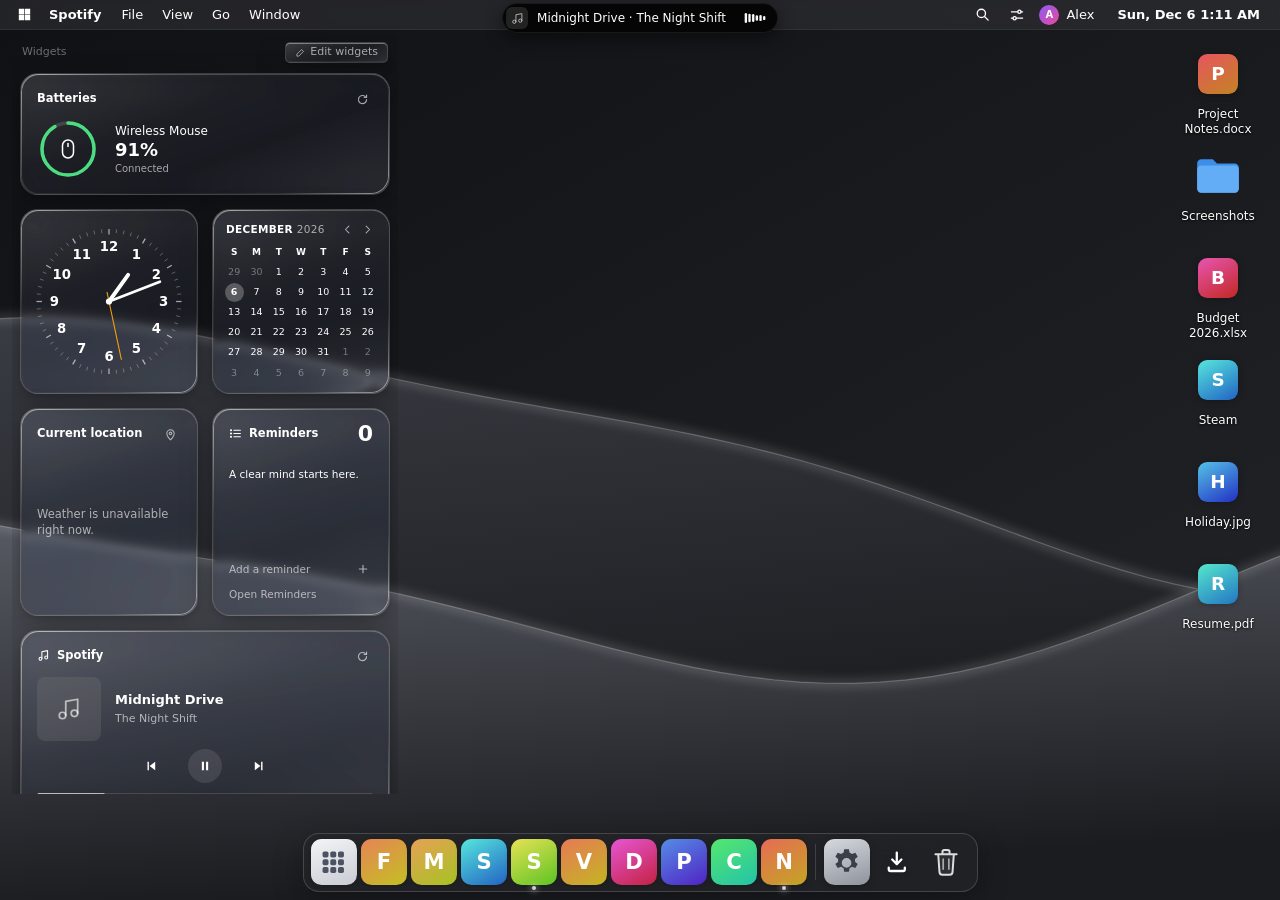
==== Haven/wwwroot/index.html @ d5eafc39 "Haven: desktop shell for Windows (baseline before release prep) Includes the settings fix: pages now" ====
<!doctype html>
<html lang="en">
<head>
  <meta charset="utf-8">
  <meta name="viewport" content="width=device-width, initial-scale=1">
  <title>Haven</title>
  <link rel="stylesheet" href="styles.css">
  <link rel="stylesheet" href="deep.css">
</head>
<body>
  <!-- Per-element refraction filters for the liquid glass effect are generated into here. -->
  <svg id="lg-defs" width="0" height="0" style="position:absolute" aria-hidden="true"><defs></defs></svg>
  <div id="wallpaper"></div>
  <div class="desktop-icons" id="desktop-icons"></div>

  <!-- ===== Menu bar ===== -->
  <header class="menubar">
    <button class="menu-title logo" id="logo-menu" aria-label="Start and system menu">
      <svg viewBox="0 0 16 16" width="13" height="13"><path fill="currentColor" d="M1 1h6.6v6.6H1zM8.4 1H15v6.6H8.4zM1 8.4h6.6V15H1zM8.4 8.4H15V15H8.4z"/></svg>
    </button>
    <button class="menu-title strong" data-menu="app">Haven</button>
    <span class="app-menus" id="app-menus"></span>
    <button class="menu-title" data-menu="file">File</button>
    <button class="menu-title" data-menu="view">View</button>
    <button class="menu-title" data-menu="go">Go</button>
    <button class="menu-title" data-menu="window">Window</button>
    <div class="spacer"></div>
    <span class="tray" id="tray" hidden></span>
    <button class="menu-icon status-icon" id="wifi-status" title="Wi-Fi" hidden></button>
    <button class="menu-icon status-icon" id="volume-status" title="Sound" hidden></button>
    <div class="status" id="battery" hidden></div>
    <button class="menu-icon" id="search-button" title="Search (Alt + Space)" aria-label="Search">
      <svg viewBox="0 0 20 20" width="15" height="15"><circle cx="8.5" cy="8.5" r="5.5" fill="none" stroke="currentColor" stroke-width="1.8"/><path d="M13 13l4.5 4.5" stroke="currentColor" stroke-width="1.8" stroke-linecap="round"/></svg>
    </button>
    <button class="menu-icon" id="control-button" title="Control Center" aria-label="Control Center">
      <svg viewBox="0 0 20 20" width="16" height="16"><g fill="none" stroke="currentColor" stroke-width="1.6" stroke-linecap="round"><path d="M3 6h8M15 6h2M3 14h2M9 14h8"/><circle cx="13" cy="6" r="2"/><circle cx="7" cy="14" r="2"/></g></svg>
    </button>
    <button class="menu-title lang" id="lang-button" title="Keyboard language (Win + Space)" hidden></button>
    <button class="menu-title account" id="account-button">
      <span class="avatar" id="avatar"></span>
      <span id="account-name"></span>
    </button>
    <div class="status clock" id="menubar-clock"></div>
  </header>

  <!-- Now-playing pill, centred at the top of the screen -->
  <div class="island" id="island" hidden>
    <span class="island-art" id="island-art"></span>
    <span class="island-title" id="island-title"></span>
    <span class="island-controls">
      <button data-island="previous" aria-label="Previous"><svg viewBox="0 0 20 20"><path d="M5 4h2v12H5zM16 4v12L8 10z" fill="currentColor"/></svg></button>
      <button data-island="toggle" id="island-toggle" aria-label="Play or pause"></button>
      <button data-island="next" aria-label="Next"><svg viewBox="0 0 20 20"><path d="M13 4h2v12h-2zM4 4v12l8-6z" fill="currentColor"/></svg></button>
    </span>
    <span class="island-eq" aria-hidden="true"><i></i><i></i><i></i><i></i></span>
  </div>

  <!-- ===== Widgets ===== -->
  <aside class="widget-panel" id="widget-panel">
    <div class="panel-head">
      <span class="panel-label">Widgets</span>
      <button class="edit-pill" id="edit-widgets">
        <svg viewBox="0 0 16 16" width="10" height="10"><path d="M10.5 2.5l3 3L6 13H3v-3z" fill="none" stroke="currentColor" stroke-width="1.4" stroke-linejoin="round"/></svg>
        <span>Edit widgets</span>
      </button>
    </div>
    <div class="hidden-widgets" id="hidden-widgets"></div>
    <div class="widget-grid" id="widget-grid">

      <section class="widget wide" data-widget="batteries">
        <div class="w-head">
          <span class="w-title">Batteries</span>
          <button class="w-icon-btn" id="batteries-refresh" aria-label="Refresh">
            <svg viewBox="0 0 16 16"><path d="M13 8a5 5 0 1 1-1.5-3.5M13 2.5v3h-3" fill="none" stroke="currentColor" stroke-width="1.4" stroke-linecap="round" stroke-linejoin="round"/></svg>
          </button>
        </div>
        <div class="battery-list" id="battery-list"></div>
      </section>

      <section class="widget square clock-widget" data-widget="clock">
        <svg class="analog" id="analog" viewBox="0 0 200 200"></svg>
      </section>

      <section class="widget square calendar-widget" data-widget="calendar">
        <div class="cal-head">
          <span class="cal-title"><b id="cal-month"></b> <span id="cal-year"></span></span>
          <span class="cal-nav">
            <button id="cal-prev" aria-label="Previous month"><svg viewBox="0 0 16 16"><path d="M10 3 5 8l5 5" fill="none" stroke="currentColor" stroke-width="1.5" stroke-linecap="round" stroke-linejoin="round"/></svg></button>
            <button id="cal-next" aria-label="Next month"><svg viewBox="0 0 16 16"><path d="m6 3 5 5-5 5" fill="none" stroke="currentColor" stroke-width="1.5" stroke-linecap="round" stroke-linejoin="round"/></svg></button>
          </span>
        </div>
        <div class="cal-grid" id="cal-grid"></div>
      </section>

      <section class="widget tall weather-widget" data-widget="weather" id="weather"></section>

      <section class="widget tall reminders-widget" data-widget="reminders">
        <div class="w-head">
          <span class="w-title with-icon">
            <svg viewBox="0 0 16 16"><g fill="none" stroke="currentColor" stroke-width="1.4" stroke-linecap="round"><path d="M6 4h8M6 8h8M6 12h8"/><circle cx="2.5" cy="4" r=".6" fill="currentColor"/><circle cx="2.5" cy="8" r=".6" fill="currentColor"/><circle cx="2.5" cy="12" r=".6" fill="currentColor"/></g></svg>
            Reminders
          </span>
          <span class="rem-count" id="reminder-count">0</span>
        </div>
        <ul class="rem-list" id="reminder-list"></ul>
        <form class="rem-add" id="reminder-form" autocomplete="off">
          <input id="reminder-input" placeholder="Add a reminder" maxlength="140">
          <button type="submit" aria-label="Add reminder">
            <svg viewBox="0 0 16 16"><path d="M8 3v10M3 8h10" stroke="currentColor" stroke-width="1.5" stroke-linecap="round"/></svg>
          </button>
        </form>
        <button class="w-link" id="open-reminders">Open Reminders</button>
      </section>

      <section class="widget wide media-widget idle" data-widget="media" id="media">
        <div class="w-head">
          <span class="w-title with-icon">
            <svg viewBox="0 0 16 16"><path d="M6 12V3.5l7-1.5v8.5" fill="none" stroke="currentColor" stroke-width="1.3" stroke-linejoin="round"/><circle cx="4.3" cy="12" r="1.8" fill="none" stroke="currentColor" stroke-width="1.3"/><circle cx="11.3" cy="10.5" r="1.8" fill="none" stroke="currentColor" stroke-width="1.3"/></svg>
            <span id="media-app">Now playing</span>
          </span>
          <button class="w-icon-btn" id="media-refresh" aria-label="Refresh">
            <svg viewBox="0 0 16 16"><path d="M13 8a5 5 0 1 1-1.5-3.5M13 2.5v3h-3" fill="none" stroke="currentColor" stroke-width="1.4" stroke-linecap="round" stroke-linejoin="round"/></svg>
          </button>
        </div>
        <div class="media-body">
          <div class="art" id="media-art"></div>
          <div class="media-text">
            <div class="media-title" id="media-title">Nothing playing</div>
            <div class="media-artist" id="media-artist">Play something in any app</div>
          </div>
        </div>
        <div class="media-controls">
          <button data-media="previous" aria-label="Previous"><svg viewBox="0 0 20 20"><path d="M5 4h2v12H5zM16 4v12L8 10z" fill="currentColor"/></svg></button>
          <button data-media="toggle" class="play" aria-label="Play or pause" id="media-toggle"></button>
          <button data-media="next" aria-label="Next"><svg viewBox="0 0 20 20"><path d="M13 4h2v12h-2zM4 4v12l8-6z" fill="currentColor"/></svg></button>
        </div>
        <div class="progress" id="media-progress"><div class="progress-fill" id="media-progress-fill"></div></div>
        <div class="media-times"><span id="media-elapsed"></span><span id="media-length"></span></div>
        <div class="media-wave" aria-hidden="true">
          <svg viewBox="0 0 800 40" preserveAspectRatio="none">
            <path class="wave-a" d="M0 20 C50 4 100 4 150 20 S250 36 300 20 S400 4 450 20 S550 36 600 20 S700 4 750 20 S850 36 900 20"/>
            <path class="wave-b" d="M0 20 C40 30 80 34 120 20 S200 6 240 20 S320 34 360 20 S440 6 480 20 S560 34 600 20 S680 6 720 20 S800 34 840 20"/>
          </svg>
        </div>
      </section>

      <section class="widget tall notes-widget" data-widget="notes">
        <div class="w-head"><span class="w-title with-icon">
          <svg viewBox="0 0 16 16"><path d="M3 2.5h7l3 3v8H3z" fill="none" stroke="currentColor" stroke-width="1.3" stroke-linejoin="round"/><path d="M5.5 7h5M5.5 9.5h5M5.5 12h3" stroke="currentColor" stroke-width="1.2" stroke-linecap="round"/></svg>
          Notes</span></div>
        <textarea id="notes-input" placeholder="Jot something down…" spellcheck="true"></textarea>
      </section>

      <section class="widget square system-widget" data-widget="system">
        <div class="w-head"><span class="w-title">System</span><span class="muted" id="sys-uptime" style="font-size:10px"></span></div>
        <div class="sys-rings" id="sys-rings"></div>
      </section>

      <section class="widget square worldclock-widget" data-widget="worldclock">
        <div class="w-head"><span class="w-title">World Clock</span></div>
        <div class="world-list" id="world-list"></div>
      </section>

      <section class="widget wide photos-widget" data-widget="photos">
        <div class="photo-frame" id="photo-frame"><div class="photo-empty muted">Photos from your Pictures folder appear here.</div></div>
      </section>

      <section class="widget wide events-widget" data-widget="events">
        <div class="w-head"><span class="w-title with-icon">
          <svg viewBox="0 0 16 16"><rect x="2" y="3" width="12" height="11" rx="2" fill="none" stroke="currentColor" stroke-width="1.3"/><path d="M2 6.5h12M5.5 1.5v3M10.5 1.5v3" stroke="currentColor" stroke-width="1.3" stroke-linecap="round"/></svg>
          Up Next</span></div>
        <ul class="event-list" id="event-list"></ul>
      </section>

      <section class="widget wide viz-widget" data-widget="visualizer">
        <canvas class="viz-canvas" id="viz-canvas"></canvas>
        <div class="viz-label" id="viz-label"></div>
      </section>

      <section class="widget wide tty-widget" data-widget="tty" tabindex="0"></section>

      <section class="widget square stocks-widget" data-widget="stocks">
        <div class="w-head"><span class="w-title">Stocks</span><span class="muted" id="stock-updated" style="font-size:10px"></span></div>
        <div class="stock-list" id="stock-list"></div>
      </section>

      <section class="widget square cpu-widget" data-widget="cpugraph">
        <div class="w-head"><span class="w-title">Activity</span><span class="muted" id="cpu-now" style="font-size:10px"></span></div>
        <canvas class="graph-canvas" id="cpu-canvas"></canvas>
        <div class="graph-legend"><span><i style="background:var(--accent)"></i>CPU</span><span><i style="background:#f5a524"></i>Memory</span></div>
      </section>

      <section class="widget square bathist-widget" data-widget="batteryhistory">
        <div class="w-head"><span class="w-title">Battery</span><span class="muted" id="bat-now" style="font-size:10px"></span></div>
        <canvas class="graph-canvas" id="bat-canvas"></canvas>
        <div class="graph-legend muted" id="bat-legend">Last 24 hours</div>
      </section>

      <section class="widget square countdown-widget" data-widget="countdown">
        <div class="w-head"><span class="w-title" id="countdown-title">Countdown</span></div>
        <div class="countdown-body" id="countdown-body"></div>
      </section>

      <section class="widget square spacenote-widget" data-widget="spacenote">
        <div class="w-head"><span class="w-title" id="spacenote-title">Space note</span></div>
        <textarea id="spacenote-input" placeholder="A note just for this space…" spellcheck="true"></textarea>
      </section>

    </div>
  </aside>

  <!-- Stack contents on the desktop -->
  <div class="desk-stack" id="desk-stack" hidden></div>

  <!-- ===== Dock ===== -->
  <nav class="dock-wrap" id="dock-wrap">
    <div class="dock" id="dock"></div>
  </nav>
  <!-- Touching the bottom edge brings back a hidden Dock. -->
  <div class="dock-reveal" id="dock-reveal"></div>

  <!-- ===== Launchpad ===== -->
  <div class="overlay launchpad" id="launchpad" hidden>
    <div class="launchpad-inner">
      <input class="launchpad-search" id="launchpad-search" placeholder="Search apps and games" autocomplete="off">
      <div class="launchpad-scroll" id="launchpad-grid"></div>
    </div>
  </div>

  <!-- ===== Search ===== -->
  <div class="overlay spotlight-backdrop" id="spotlight" hidden>
    <div class="spotlight">
      <div class="spotlight-field">
        <svg viewBox="0 0 20 20" width="22" height="22"><circle cx="8.5" cy="8.5" r="5.5" fill="none" stroke="currentColor" stroke-width="1.8"/><path d="M13 13l4.5 4.5" stroke="currentColor" stroke-width="1.8" stroke-linecap="round"/></svg>
        <input id="spotlight-input" placeholder="Search apps and games" autocomplete="off" spellcheck="false">
      </div>
      <div class="spotlight-answer" id="spotlight-answer" hidden></div>
      <ul class="spotlight-results" id="spotlight-results"></ul>
    </div>
  </div>

  <!-- ===== Modal (settings, reminders) ===== -->
  <div class="overlay modal-backdrop" id="modal" hidden>
    <div class="modal" role="dialog" aria-labelledby="modal-title">
      <div class="modal-head">
        <h2 id="modal-title"></h2>
        <button class="close" id="modal-close" aria-label="Close">×</button>
      </div>
      <div class="modal-body" id="modal-body"></div>
    </div>
  </div>

  <!-- Control Center -->
  <div class="overlay cc-backdrop" id="control-center" hidden>
    <div class="cc-panel" id="cc-panel"></div>
  </div>

  <!-- App switcher (Alt+Tab) and gesture HUD -->
  <div class="overlay switcher-backdrop" id="switcher" hidden>
    <div class="switcher" id="switcher-strip"></div>
  </div>

  <!-- Quick Look -->
  <div class="overlay ql-backdrop" id="quicklook" hidden>
    <div class="ql-panel" id="ql-panel"></div>
  </div>

  <!-- Downloads stack above the Dock -->
  <div class="overlay stack-backdrop" id="stack-pop" hidden>
    <div class="stack-panel" id="stack-panel"></div>
  </div>

  <!-- Notification Center (click the clock) -->
  <div class="overlay nc-backdrop" id="nc" hidden>
    <div class="nc-panel" id="nc-panel"></div>
  </div>

  <!-- Screen saver -->
  <div class="overlay saver" id="saver" hidden tabindex="-1">
    <div class="saver-bg"></div>
    <div class="saver-clock"><div class="saver-time" id="saver-time"></div><div class="saver-date" id="saver-date"></div></div>
  </div>

  <!-- Screenshot preview -->
  <div class="shot-preview" id="shot-preview" hidden></div>

  <!-- Lock screen (Ctrl + L) -->
  <div class="overlay lock" id="lock" hidden tabindex="-1">
    <div class="lock-bg"></div>
    <div class="lock-clock">
      <div class="lock-date" id="lock-date"></div>
      <div class="lock-time" id="lock-time"></div>
      <div class="lock-extras" id="lock-extras"></div>
    </div>
    <div class="lock-login">
      <div class="lock-avatar" id="lock-avatar"></div>
      <div class="lock-name" id="lock-name"></div>
      <form class="lock-form" id="lock-form" autocomplete="off">
        <input type="password" id="lock-input" placeholder="Enter Password" spellcheck="false" aria-label="Password">
        <button type="submit" aria-label="Unlock">
          <svg viewBox="0 0 20 20" width="14" height="14"><path d="M4 10h11M11 5.5 15.5 10 11 14.5" fill="none" stroke="currentColor" stroke-width="2" stroke-linecap="round" stroke-linejoin="round"/></svg>
        </button>
      </form>
      <div class="lock-hint" id="lock-hint"></div>
      <button class="lock-hello" id="lock-hello" hidden type="button">
        <svg viewBox="0 0 24 24" width="18" height="18"><path d="M8 3H5a2 2 0 0 0-2 2v3M16 3h3a2 2 0 0 1 2 2v3M8 21H5a2 2 0 0 1-2-2v-3M16 21h3a2 2 0 0 0 2-2v-3M9 9.5v1M15 9.5v1M12 9v4h-1M9 16c1.7 1.3 4.3 1.3 6 0" fill="none" stroke="currentColor" stroke-width="1.6" stroke-linecap="round" stroke-linejoin="round"/></svg>
        <span>Unlock with Windows Hello</span>
      </button>
    </div>
  </div>

  <div class="context-menu" id="context-menu" hidden></div>
  <div class="toast" id="toast" hidden></div>

  <script src="app.js"></script>
  <script src="settings.js"></script>
  <script src="customize.js"></script>
  <script src="shell-features.js"></script>
  <script src="desktop-features.js"></script>
  <script src="launchpad.js"></script>
  <script src="lock.js"></script>
  <script src="system-features.js"></script>
  <script src="extras.js"></script>
  <script src="looks.js"></script>
  <script src="dock-extras.js"></script>
  <script src="viz.js"></script>
  <script src="widgets2.js"></script>
  <script src="tty.js"></script>
  <script src="deep.js"></script>
  <script src="perf.js"></script>
  <script src="secondary.js"></script>
</body>
</html>
---- Haven/wwwroot/styles.css ----
:root {
  --font: "Segoe UI Variable Text", "Segoe UI", system-ui, sans-serif;
  --font-display: "Segoe UI Variable Display", "Segoe UI", system-ui, sans-serif;

  /* Dark is the primary look. */
  --text: #ffffff;
  --muted: rgba(255, 255, 255, .62);
  --faint: rgba(255, 255, 255, .38);
  --widget: rgba(66, 66, 70, .52);
  --widget-border: rgba(255, 255, 255, .10);
  --surface: rgba(40, 40, 44, .86);
  --surface-border: rgba(255, 255, 255, .12);
  --bar: rgba(52, 52, 56, .55);
  --dock: rgba(40, 40, 44, .45);
  --hover: rgba(255, 255, 255, .10);
  --pressed: rgba(255, 255, 255, .16);
  --accent: #3b82f6;
  --accent-text: #fff;
  --good: #4ade80;
  --low: #f87171;
  --shadow: 0 8px 30px rgba(0, 0, 0, .35);
  --separator: rgba(255, 255, 255, .14);
  --dock-size: 46px;
  --icon-size: 56px;
  color-scheme: dark;
}

:root[data-theme="light"] {
  --text: #1c1c1f;
  --muted: rgba(28, 28, 31, .6);
  --faint: rgba(28, 28, 31, .38);
  --widget: rgba(246, 246, 248, .62);
  --widget-border: rgba(255, 255, 255, .6);
  --surface: rgba(250, 250, 252, .9);
  --surface-border: rgba(0, 0, 0, .08);
  --bar: rgba(246, 246, 248, .55);
  --dock: rgba(246, 246, 248, .45);
  --hover: rgba(0, 0, 0, .06);
  --pressed: rgba(0, 0, 0, .1);
  --good: #16a34a;
  --low: #dc2626;
  --shadow: 0 8px 30px rgba(0, 0, 0, .15);
  --separator: rgba(0, 0, 0, .12);
  color-scheme: light;
}

* { box-sizing: border-box; }
[hidden] { display: none !important; }

html, body {
  margin: 0;
  height: 100%;
  overflow: hidden;
  background: #1a1a1d;
  color: var(--text);
  font: 13px/1.35 var(--font);
  user-select: none;
  -webkit-font-smoothing: antialiased;
}
button, input { font: inherit; color: inherit; }
button { cursor: default; }
input { user-select: text; }
svg { display: block; }

/* ===== Wallpaper ===== */

/* --wp is set from JS: an image or one of the gradient presets. */
#wallpaper {
  position: fixed; inset: 0;
  background: var(--wp, #1a1a1d);
}
.wp-dune { background: radial-gradient(120% 90% at 15% 10%, #ffd2a6 0%, transparent 55%), radial-gradient(90% 80% at 85% 20%, #ff9b8a 0%, transparent 60%), radial-gradient(120% 90% at 50% 100%, #7a4bd1 0%, transparent 65%), linear-gradient(160deg, #ffb37a, #d9668d 55%, #5a3aa8); }
.wp-lagoon { background: radial-gradient(100% 80% at 20% 15%, #a6f1e0 0%, transparent 55%), radial-gradient(90% 90% at 90% 30%, #57b7ff 0%, transparent 60%), radial-gradient(120% 100% at 40% 110%, #1e3a8a 0%, transparent 70%), linear-gradient(170deg, #6ee7d2, #2f8fe0 55%, #1b2f7a); }
.wp-dusk { background: radial-gradient(90% 70% at 80% 10%, #ffb3d9 0%, transparent 55%), radial-gradient(100% 90% at 10% 40%, #8f6bff 0%, transparent 60%), radial-gradient(120% 90% at 60% 110%, #13123a 0%, transparent 70%), linear-gradient(160deg, #f093c8, #6c4bd8 50%, #1c1848); }
.wp-meadow { background: radial-gradient(100% 80% at 25% 10%, #f4f7b0 0%, transparent 55%), radial-gradient(90% 90% at 85% 35%, #7fd4a0 0%, transparent 60%), radial-gradient(120% 90% at 50% 110%, #0f4c3a 0%, transparent 70%), linear-gradient(165deg, #d9ef8f, #3fae84 55%, #0f3d36); }
.wp-graphite { background: radial-gradient(90% 70% at 20% 0%, #4b5563 0%, transparent 60%), radial-gradient(80% 80% at 90% 90%, #312e81 0%, transparent 60%), linear-gradient(160deg, #2a2d34, #121318); }

/* ===== Glass ===== */

.menubar, .widget, .dock, .spotlight, .modal, .context-menu, .toast {
  backdrop-filter: blur(30px) saturate(160%);
  -webkit-backdrop-filter: blur(30px) saturate(160%);
}

/* ===== Menu bar ===== */

.menubar {
  position: fixed; top: 0; left: 0; right: 0;
  height: 30px;
  display: flex; align-items: center; gap: 1px;
  padding: 0 12px 0 10px;
  background: var(--bar);
  border-bottom: 1px solid rgba(255, 255, 255, .06);
  z-index: 20;
  font-size: 13px;
}
.menubar .spacer { flex: 1; }
.menu-title, .menu-icon {
  height: 24px; padding: 0 9px;
  border: 0; border-radius: 5px; background: transparent;
  display: inline-flex; align-items: center; gap: 7px;
  white-space: nowrap;
}
.menu-title:hover, .menu-icon:hover, .menu-title.open, .menu-icon.open { background: var(--hover); }
.menu-title.strong { font-weight: 700; }
.logo { padding: 0 8px; }
.exit-pill {
  height: 21px; padding: 0 9px; margin-right: 6px;
  display: inline-flex; align-items: center; gap: 6px;
  border: 1px solid var(--separator); border-radius: 5px;
  background: rgba(255, 255, 255, .06);
  font-size: 11.5px;
}
.exit-pill:hover { background: var(--hover); }
.bar-divider { width: 1px; height: 14px; background: var(--separator); margin: 0 6px; }
.status { padding: 0 8px; display: inline-flex; align-items: center; gap: 6px; font-variant-numeric: tabular-nums; white-space: nowrap; }
.clock { font-weight: 600; padding-left: 14px; }
.avatar {
  width: 20px; height: 20px; border-radius: 50%; flex: none;
  background: linear-gradient(135deg, #8b5cf6, #ec4899) center / cover;
  display: grid; place-items: center; font-size: 10px; font-weight: 700; color: #fff;
}
.account { padding: 0 8px 0 4px; }

/* ===== Widget panel ===== */

.widget-panel {
  position: fixed;
  top: 34px; left: 12px;
  width: 386px;
  padding: 8px 8px 12px; /* room for the edit-mode remove badges */
  z-index: 5;
  max-height: calc(100vh - 140px);
  overflow-y: auto;
  scrollbar-width: none;
}
.panel-head { display: flex; justify-content: space-between; align-items: center; margin-bottom: 10px; padding: 0 2px; }
.panel-label { color: var(--faint); font-size: 11px; }
.edit-pill {
  display: inline-flex; align-items: center; gap: 5px;
  height: 21px; padding: 0 9px;
  border: 1px solid var(--widget-border); border-radius: 5px;
  background: var(--widget); color: var(--muted); font-size: 11px;
  backdrop-filter: blur(20px);
}
.edit-pill:hover { color: var(--text); }
.editing .edit-pill { background: var(--accent); border-color: var(--accent); color: #fff; }

.hidden-widgets { display: flex; flex-wrap: wrap; gap: 6px; margin-bottom: 10px; }
.hidden-widgets:empty { display: none; }
.add-chip {
  border: 1px dashed var(--separator); border-radius: 999px; background: var(--widget);
  padding: 3px 10px; font-size: 11.5px; color: var(--muted);
}
.add-chip:hover { color: var(--text); border-color: var(--muted); }

.widget-grid { display: grid; grid-template-columns: 1fr 1fr; gap: 14px; }
.widget {
  position: relative;
  background: var(--widget);
  border: 1px solid var(--widget-border);
  border-radius: 18px;
  padding: 14px 16px;
  box-shadow: var(--shadow);
  min-width: 0;
}
.widget.wide { grid-column: span 2; }
.widget.square { height: 185px; padding: 10px; }
.widget.tall { height: 208px; display: flex; flex-direction: column; }
.editing .widget { animation: jiggle .3s ease-in-out infinite alternate; }
.editing .widget:nth-child(2n) { animation-delay: -.15s; }
@keyframes jiggle { from { transform: rotate(-.5deg); } to { transform: rotate(.5deg); } }
.remove-badge {
  position: absolute; top: -7px; left: -7px; z-index: 2;
  width: 22px; height: 22px; border-radius: 50%;
  border: 1px solid var(--surface-border); background: var(--surface);
  display: grid; place-items: center; font-size: 15px; line-height: 1; padding: 0 0 2px;
  box-shadow: 0 2px 6px rgba(0, 0, 0, .3);
}

.w-head { display: flex; align-items: center; justify-content: space-between; gap: 8px; min-height: 18px; }
.w-title { font-size: 11.5px; font-weight: 600; color: var(--text); display: inline-flex; align-items: center; gap: 7px; min-width: 0; }
.w-title span { white-space: nowrap; overflow: hidden; text-overflow: ellipsis; }
.w-title.with-icon svg { width: 13px; height: 13px; flex: none; }
.w-icon-btn { width: 22px; height: 22px; border: 0; border-radius: 6px; background: transparent; color: var(--muted); display: grid; place-items: center; padding: 0; }
.w-icon-btn:hover { background: var(--hover); color: var(--text); }
.w-icon-btn svg { width: 13px; height: 13px; }
.w-icon-btn.spin svg { animation: spin .7s linear; }
@keyframes spin { to { transform: rotate(360deg); } }
.w-link { border: 0; background: transparent; padding: 0; color: var(--muted); font-size: 10.5px; text-align: left; align-self: flex-start; }
.w-link:hover { color: var(--text); text-decoration: underline; }
.muted { color: var(--muted); }

/* Batteries */
.battery-list { display: flex; flex-direction: column; gap: 10px; margin-top: 8px; }
.battery-row { display: flex; align-items: center; gap: 16px; }
.ring { width: 62px; height: 62px; position: relative; flex: none; }
.ring svg.gauge { width: 100%; height: 100%; transform: rotate(-90deg); }
.ring .device-icon { position: absolute; inset: 0; display: grid; place-items: center; color: var(--text); }
.ring .device-icon svg { width: 24px; height: 24px; }
.battery-name { font-size: 12px; }
.battery-pct { font: 600 18px/1.25 var(--font-display); }
.battery-state { font-size: 10px; color: var(--muted); }
.battery-empty { color: var(--muted); font-size: 12px; padding: 6px 0 2px; }
.battery-list.multi .ring { width: 48px; height: 48px; }
.battery-list.multi .ring .device-icon svg { width: 19px; height: 19px; }
.battery-list.multi { display: grid; grid-template-columns: 1fr 1fr; gap: 10px 14px; }
.battery-list.multi .battery-row { gap: 10px; }
.battery-list.multi .battery-name { white-space: nowrap; overflow: hidden; text-overflow: ellipsis; max-width: 110px; }

/* Analog clock */
.clock-widget { display: grid; place-items: center; }
.analog { width: 100%; height: 100%; }
.analog .num { font: 600 17px var(--font-display); fill: var(--text); text-anchor: middle; dominant-baseline: central; }
.analog .tick { stroke: var(--faint); stroke-width: 1; }
.analog .tick.major { stroke: var(--muted); stroke-width: 1.6; }
.analog .hand { stroke: var(--text); stroke-linecap: round; }
.analog .hand.hour { stroke-width: 5; }
.analog .hand.minute { stroke-width: 3.5; }
.analog .hand.second { stroke: #f59e0b; stroke-width: 1.4; }
.analog .pin { fill: var(--text); }

/* Calendar */
.calendar-widget { display: flex; flex-direction: column; padding: 11px 10px 8px; }
.cal-head { display: flex; align-items: center; justify-content: space-between; padding: 0 3px 4px; }
.cal-title { font-size: 10.5px; text-transform: uppercase; letter-spacing: .03em; }
.cal-title b { font-weight: 700; }
.cal-title span { color: var(--muted); }
.cal-nav { display: flex; gap: 2px; }
.cal-nav button { width: 18px; height: 18px; border: 0; border-radius: 5px; background: transparent; color: var(--muted); padding: 0; display: grid; place-items: center; }
.cal-nav button:hover { background: var(--hover); color: var(--text); }
.cal-nav svg { width: 11px; height: 11px; }
.cal-grid { flex: 1; display: grid; grid-template-columns: repeat(7, 1fr); grid-auto-rows: 1fr; align-items: center; justify-items: center; font-size: 9.5px; font-variant-numeric: tabular-nums; }
.cal-grid .dow { font-weight: 700; font-size: 9px; }
.cal-grid .day { width: 19px; height: 19px; display: grid; place-items: center; border-radius: 50%; }
.cal-grid .day.other { color: var(--faint); }
.cal-grid .day.today { background: rgba(255, 255, 255, .26); font-weight: 700; }
:root[data-theme="light"] .cal-grid .day.today { background: var(--accent); color: #fff; }

/* Weather */
.weather-widget .temp { font: 300 42px/1 var(--font-display); margin-top: 14px; letter-spacing: -.02em; }
.weather-widget .now { display: flex; justify-content: space-between; align-items: flex-start; }
.weather-widget .w-glyph { width: 32px; height: 32px; margin-top: 16px; color: var(--text); }
.weather-widget .cond { font-size: 11.5px; font-weight: 600; margin-top: 12px; }
.weather-widget .range { font-size: 10.5px; color: var(--text); margin-top: 3px; }
.weather-widget .foot { margin-top: auto; font-size: 9px; color: var(--muted); line-height: 1.6; }
.weather-widget .foot a { color: inherit; text-decoration: none; }
.weather-widget .setup { margin-top: auto; margin-bottom: auto; display: flex; flex-direction: column; gap: 10px; align-items: flex-start; color: var(--muted); font-size: 11.5px; }
.pill-button { border: 0; background: var(--accent); color: #fff; border-radius: 999px; padding: 5px 12px; font-size: 11.5px; font-weight: 600; }
.pill-button:hover { filter: brightness(1.1); }

/* Reminders */
.rem-count { font: 600 22px/1 var(--font-display); }
.rem-list { list-style: none; margin: 10px 0 0; padding: 0; flex: 1; overflow: auto; scrollbar-width: none; min-height: 0; }
.rem-list li { display: flex; align-items: center; gap: 8px; padding: 3px 0; font-size: 11.5px; }
.rem-list li .text { flex: 1; min-width: 0; overflow: hidden; text-overflow: ellipsis; white-space: nowrap; }
.rem-list li.done .text { color: var(--muted); text-decoration: line-through; }
.rem-list li .remove { opacity: 0; border: 0; background: transparent; color: var(--muted); font-size: 14px; padding: 0 2px; }
.rem-list li:hover .remove { opacity: 1; }
.rem-list .empty-note { color: var(--text); font-size: 10.5px; padding-top: 12px; }
.check {
  width: 14px; height: 14px; border-radius: 50%; flex: none; padding: 0;
  border: 1.4px solid var(--muted); background: transparent; display: grid; place-items: center;
}
li.done .check { background: var(--accent); border-color: var(--accent); }
li.done .check::after { content: ""; width: 6px; height: 3.5px; border: 1.6px solid #fff; border-top: 0; border-right: 0; transform: translateY(-.5px) rotate(-45deg); }
.rem-add { display: flex; align-items: center; gap: 6px; margin: 6px 0 8px; }
.rem-add input { flex: 1; min-width: 0; border: 0; outline: 0; background: transparent; font-size: 10.5px; padding: 3px 0; }
.rem-add input::placeholder { color: var(--muted); }
.rem-add button { width: 20px; height: 20px; border: 0; border-radius: 50%; background: transparent; padding: 0; display: grid; place-items: center; color: var(--muted); }
.rem-add button:hover { background: var(--hover); color: var(--text); }
.rem-add button svg { width: 12px; height: 12px; }

/* Media */
.media-body { display: flex; align-items: center; gap: 14px; margin-top: 10px; }
.media-widget .art {
  width: 64px; height: 64px; border-radius: 8px; flex: none;
  background: rgba(127, 127, 127, .25) center / cover;
  display: grid; place-items: center; color: var(--muted);
}
.media-widget .art svg { width: 26px; height: 26px; }
.media-text { min-width: 0; flex: 1; }
.media-title { font-weight: 600; font-size: 13px; white-space: nowrap; overflow: hidden; text-overflow: ellipsis; }
.media-artist { font-size: 11px; color: var(--muted); margin-top: 3px; white-space: nowrap; overflow: hidden; text-overflow: ellipsis; }
.media-controls { display: flex; justify-content: center; align-items: center; gap: 22px; margin-top: 8px; }
.media-controls button { width: 30px; height: 30px; border: 0; border-radius: 50%; background: transparent; display: grid; place-items: center; padding: 0; }
.media-controls button:hover { background: var(--hover); }
.media-controls button svg { width: 14px; height: 14px; }
.media-controls .play { width: 34px; height: 34px; background: var(--hover); }
.media-controls .play:hover { background: var(--pressed); }
.media-widget.idle .media-controls { opacity: .35; pointer-events: none; }
.progress { height: 3px; border-radius: 2px; background: var(--separator); margin-top: 10px; overflow: hidden; }
.progress-fill { height: 100%; width: 0; background: var(--muted); border-radius: 2px; }
.progress.none { visibility: hidden; }

/* ===== Dock ===== */

.dock-wrap {
  position: fixed; left: 0; right: 0; bottom: 8px;
  display: flex; justify-content: center;
  pointer-events: none; z-index: 10;
}
.dock {
  pointer-events: auto;
  display: flex; align-items: flex-end; gap: 4px;
  padding: 5px 7px 6px;
  border-radius: 16px;
  background: var(--dock);
  border: 1px solid rgba(255, 255, 255, .16);
  box-shadow: 0 10px 30px rgba(0, 0, 0, .3);
}
.dock-item {
  --s: 1;
  position: relative;
  width: calc(var(--dock-size) * var(--s));
  height: calc(var(--dock-size) * var(--s));
  transition: width .12s ease-out, height .12s ease-out;
  border: 0; padding: 0; background: transparent; flex: none;
}
.dock-item .app-icon { width: 100%; height: 100%; }
.dock-item::after {
  content: ""; position: absolute; left: 50%; bottom: -5px;
  width: 4px; height: 4px; margin-left: -2px; border-radius: 50%;
  background: var(--text); opacity: 0;
}
.dock-item.running::after { opacity: .8; }
.dock-item .label {
  position: absolute; bottom: calc(100% + 12px); left: 50%; transform: translateX(-50%);
  white-space: nowrap; pointer-events: none;
  padding: 3px 9px; border-radius: 6px;
  background: var(--surface); border: 1px solid var(--surface-border); box-shadow: var(--shadow);
  font-size: 12px; opacity: 0; transition: opacity .1s;
}
.dock-item:hover .label { opacity: 1; }
.dock-item.bounce { animation: bounce .7s ease 2; }
@keyframes bounce { 0%, 100% { transform: translateY(0); } 40% { transform: translateY(-16px); } 70% { transform: translateY(-4px); } }
.dock-sep { width: 1px; align-self: stretch; margin: 5px 4px; background: var(--separator); flex: none; }

/* ===== Icons ===== */

.app-icon { display: block; object-fit: contain; filter: drop-shadow(0 1px 3px rgba(0, 0, 0, .25)); -webkit-user-drag: none; }
.letter-icon { display: grid; place-items: center; border-radius: 23%; color: #fff; font-weight: 700; container-type: size; }
.letter-icon span { font-size: 46cqh; }
.tile-icon { border-radius: 23%; display: grid; place-items: center; }
.tile-icon svg { width: 60%; height: 60%; }
.tile-launchpad { background: linear-gradient(160deg, #f4f4f6, #c9ccd4); color: #4b5262; }
.tile-launchpad svg { width: 62%; height: 62%; }
.tile-settings { background: linear-gradient(160deg, #d6d9de, #8e939c); color: #3a3f48; }
.tile-settings svg { width: 72%; height: 72%; }
.tile-folder { background: linear-gradient(160deg, #6cb6ff, #2a7de1); color: #fff; }
.tile-trash { background: transparent; color: var(--text); filter: none; }
.tile-trash svg { width: 74%; height: 74%; opacity: .85; }

/* ===== Overlays ===== */

.overlay { position: fixed; inset: 0; z-index: 30; }

.launchpad {
  background: rgba(10, 10, 14, .42);
  backdrop-filter: blur(40px) saturate(140%);
  -webkit-backdrop-filter: blur(40px) saturate(140%);
  animation: fade-in .16s ease;
  color: #fff;
}
.launchpad-inner { height: 100%; display: flex; flex-direction: column; align-items: center; padding-top: 58px; }
.launchpad-search {
  width: 260px; padding: 6px 12px; border-radius: 8px; outline: 0;
  border: 1px solid rgba(255, 255, 255, .22); background: rgba(255, 255, 255, .14); color: #fff;
  text-align: center;
}
.launchpad-search:focus { text-align: left; }
.launchpad-search::placeholder { color: rgba(255, 255, 255, .65); }
.launchpad-scroll { flex: 1; width: min(1100px, 92vw); overflow: auto; padding: 34px 0 120px; scrollbar-width: thin; }
.launchpad-scroll h3 { font-size: 12px; font-weight: 600; text-transform: uppercase; letter-spacing: .08em; opacity: .7; margin: 8px 12px 10px; }
.grid { display: grid; grid-template-columns: repeat(auto-fill, minmax(118px, 1fr)); gap: 22px 8px; margin-bottom: 30px; }
.tile {
  border: 0; background: transparent; border-radius: 14px;
  display: flex; flex-direction: column; align-items: center; gap: 8px; padding: 8px 4px;
  color: #fff; text-shadow: 0 1px 2px rgba(0, 0, 0, .4);
}
.tile:hover, .tile:focus-visible { background: rgba(255, 255, 255, .12); outline: 0; }
.tile .app-icon { width: 68px; height: 68px; }
.tile .name { font-size: 12px; max-width: 110px; text-align: center; line-height: 1.25; display: -webkit-box; -webkit-line-clamp: 2; -webkit-box-orient: vertical; overflow: hidden; }
.tile.game .app-icon { width: 60px; height: 88px; border-radius: 8px; object-fit: cover; }
.empty { text-align: center; opacity: .75; margin-top: 60px; font-size: 15px; }

.spotlight-backdrop { background: rgba(0, 0, 0, .15); animation: fade-in .12s ease; }
.spotlight {
  position: absolute; top: 20vh; left: 50%; transform: translateX(-50%);
  width: min(640px, 92vw);
  background: var(--surface); border: 1px solid var(--surface-border);
  border-radius: 16px; box-shadow: 0 24px 80px rgba(0, 0, 0, .4); overflow: hidden;
  animation: pop-center .14s ease;
}
.spotlight-field { display: flex; align-items: center; gap: 12px; padding: 13px 18px; color: var(--muted); }
#spotlight-input { flex: 1; border: 0; outline: 0; background: transparent; font-size: 21px; color: var(--text); }
#spotlight-input::placeholder { color: var(--muted); }
.spotlight-results { list-style: none; margin: 0; padding: 8px; border-top: 1px solid var(--separator); }
.spotlight-results:empty { display: none; }
.spotlight-results li { display: flex; align-items: center; gap: 12px; padding: 6px 10px; border-radius: 8px; }
.spotlight-results li .app-icon { width: 28px; height: 28px; }
.spotlight-results li .name { flex: 1; font-size: 14px; }
.spotlight-results li .kind { font-size: 12px; color: var(--muted); }
.spotlight-results li.active { background: var(--accent); color: #fff; }
.spotlight-results li.active .kind { color: rgba(255, 255, 255, .8); }

.modal-backdrop { background: rgba(0, 0, 0, .3); display: grid; place-items: center; animation: fade-in .14s ease; }
.modal {
  width: min(540px, 92vw); max-height: 86vh; display: flex; flex-direction: column;
  background: var(--surface); border: 1px solid var(--surface-border);
  border-radius: 16px; box-shadow: 0 24px 80px rgba(0, 0, 0, .4); animation: pop .14s ease;
}
.modal-head { display: flex; align-items: center; justify-content: space-between; padding: 14px 18px 4px; }
.modal-head h2 { margin: 0; font: 600 17px var(--font-display); }
.close { border: 0; background: transparent; font-size: 22px; line-height: 1; width: 28px; height: 28px; border-radius: 7px; }
.close:hover { background: var(--hover); }
.modal-body { overflow: auto; padding: 4px 18px 18px; }
.modal-body .rem-list { max-height: 50vh; }
.modal-body .rem-list li { font-size: 13px; padding: 6px 0; }
.modal-body .rem-list li .text { white-space: normal; overflow-wrap: anywhere; }
.modal-body .rem-add input { font-size: 13px; padding: 7px 10px; background: var(--hover); border-radius: 8px; }
.setting { padding: 12px 0; border-bottom: 1px solid var(--separator); }
.setting:last-child { border-bottom: 0; }
.setting > label, .setting > .setting-label { display: block; font-weight: 600; margin-bottom: 8px; }
.setting .hint { color: var(--muted); font-size: 12px; margin-top: 6px; }
.field { width: 100%; padding: 7px 10px; border-radius: 8px; border: 1px solid var(--separator); background: var(--hover); outline: 0; }
.field:focus { border-color: var(--accent); }
.row { display: flex; gap: 8px; align-items: center; flex-wrap: wrap; }
.row .field { flex: 1; }
.button { border: 1px solid var(--separator); background: var(--hover); border-radius: 8px; padding: 6px 13px; }
.button:hover { background: var(--pressed); }
.button.primary { background: var(--accent); border-color: var(--accent); color: #fff; }
.segmented { display: inline-flex; background: var(--hover); border-radius: 8px; padding: 2px; }
.segmented button { border: 0; background: transparent; padding: 4px 13px; border-radius: 6px; }
.segmented button.on { background: var(--pressed); font-weight: 600; }
.swatches { display: flex; gap: 10px; flex-wrap: wrap; }
.swatch {
  width: 64px; height: 42px; border-radius: 8px; padding: 0;
  border: 2px solid transparent; background-size: cover; background-position: center;
  box-shadow: inset 0 0 0 1px rgba(0, 0, 0, .15);
}
.swatch.on { border-color: var(--accent); }
.swatch.add { display: grid; place-items: center; background: var(--hover); font-size: 20px; color: var(--muted); }
.swatch-label { font-size: 10.5px; color: var(--muted); text-align: center; margin-top: 3px; }
.kbd-list { display: grid; grid-template-columns: auto 1fr; gap: 6px 14px; }
kbd { font: 12px var(--font); padding: 2px 7px; border-radius: 6px; border: 1px solid var(--separator); background: var(--hover); white-space: nowrap; }

/* ===== Menus & toast ===== */

.context-menu {
  position: fixed; z-index: 50; min-width: 210px; padding: 5px;
  background: var(--surface); border: 1px solid var(--surface-border);
  border-radius: 9px; box-shadow: var(--shadow); animation: pop .08s ease;
  max-height: 70vh; overflow: auto;
}
.context-menu button {
  display: flex; justify-content: space-between; gap: 24px; width: 100%; text-align: left;
  border: 0; background: transparent; padding: 4px 10px; border-radius: 5px;
}
.context-menu button:hover { background: var(--accent); color: #fff; }
.context-menu button .hint { color: var(--muted); font-size: 12px; }
.context-menu button:hover .hint { color: rgba(255, 255, 255, .8); }
.context-menu button.checked::before { content: "✓"; position: absolute; margin-left: -12px; }
.context-menu button.checked { padding-left: 22px; position: relative; }
.context-menu button:not(.checked).checkable { padding-left: 22px; }
.context-menu hr { border: 0; border-top: 1px solid var(--separator); margin: 4px 6px; }
.context-menu .menu-note { padding: 4px 10px; color: var(--muted); font-size: 12px; }

.toast {
  position: fixed; left: 50%; bottom: 90px; transform: translateX(-50%); z-index: 60;
  max-width: min(520px, 90vw); padding: 9px 15px; border-radius: 10px;
  background: var(--surface); border: 1px solid var(--surface-border); box-shadow: var(--shadow);
  animation: pop-center .14s ease;
}

/* ===== Desktop icons ===== */

.desktop-icons { position: fixed; inset: 0; z-index: 2; }
.desk-icon {
  position: absolute;
  display: flex; flex-direction: column; align-items: center; gap: 4px;
  padding: 4px 2px; border-radius: 8px;
  color: #fff;
}
.desk-img {
  width: var(--icon-size); height: var(--icon-size);
  display: grid; place-items: center;
  border-radius: 8px; padding: 3px;
}
.desk-img img { max-width: 100%; max-height: 100%; object-fit: contain; filter: drop-shadow(0 2px 4px rgba(0, 0, 0, .35)); -webkit-user-drag: none; }
.desk-img .letter-icon { width: 80%; height: 80%; }
.desk-label {
  max-width: 100%;
  font-size: 12px; line-height: 1.25; text-align: center;
  padding: 1px 5px; border-radius: 4px;
  text-shadow: 0 1px 3px rgba(0, 0, 0, .8), 0 0 1px rgba(0, 0, 0, .9);
  display: -webkit-box; -webkit-line-clamp: 2; -webkit-box-orient: vertical; overflow: hidden;
  overflow-wrap: anywhere;
}
.desk-icon.selected .desk-img { background: rgba(255, 255, 255, .2); }
.desk-icon.selected .desk-label { background: var(--accent); text-shadow: none; -webkit-line-clamp: 4; }
.desk-icon.dragging { opacity: .8; z-index: 3; pointer-events: none; }
.desk-rename {
  width: 100%; font-size: 12px; text-align: center; border: 1px solid var(--accent);
  border-radius: 4px; outline: 0; padding: 1px 4px; background: #fff; color: #111;
}

/* ===== Two-layer shell =====
   part-desktop: wallpaper, widgets and icons, kept behind every window.
   part-shell: menu bar, Dock and overlays in a see-through layer above every window. */

.part-desktop .menubar, .part-desktop .dock-wrap, .part-desktop .overlay,
.part-desktop .context-menu, .part-desktop .toast { display: none !important; }
.part-shell #wallpaper, .part-shell .widget-panel, .part-shell .desktop-icons { display: none !important; }
html.part-shell, html.part-shell body { background: transparent; }

/* In the shell layer, blur comes from native acrylic panes behind the bar and Dock (glass on);
   with glass off the bar and Dock are solid. --shell-alpha is set from JS. */
:root { --shell-rgb: 30 30 33; --shell-alpha: 1; }
:root[data-theme="light"] { --shell-rgb: 244 244 246; }
.part-shell .menubar { background: rgb(var(--shell-rgb) / var(--shell-alpha)); backdrop-filter: none; border-bottom-color: rgba(255, 255, 255, .08); }
/* No blur pane behind the Dock (see updateGlass), so its own tint never gets too thin to read icons over busy windows. */
.part-shell .dock { background: rgb(var(--shell-rgb) / max(.7, var(--shell-alpha))); backdrop-filter: none; }
.part-shell .spotlight, .part-shell .modal, .part-shell .context-menu, .part-shell .toast { background: rgba(36, 36, 40, .97); }
:root[data-theme="light"].part-shell .spotlight, :root[data-theme="light"].part-shell .modal,
:root[data-theme="light"].part-shell .context-menu, :root[data-theme="light"].part-shell .toast { background: rgba(250, 250, 252, .98); }
.part-shell .spotlight-backdrop { background: transparent; }

/* Glass off: widgets become solid panels too. */
.no-glass .widget, .no-glass .edit-pill { backdrop-filter: none; background: rgb(var(--shell-rgb) / .96); }

/* Auto-hiding Dock */
.dock-wrap { transition: transform .22s ease; }
.dock-wrap.tucked { transform: translateY(calc(100% + 14px)); }
.dock-reveal { position: fixed; left: 0; right: 0; bottom: 0; height: 3px; z-index: 11; }
.part-desktop .dock-reveal, .part-preview .dock-reveal { display: none; }
.exit-pill.off { display: none; }

/* ===== Liquid glass =====
   Clear, refractive glass: the backdrop bends at the edges (per-element SVG filters built in
   app.js), a bright rim catches the light, a soft sheen follows the pointer, and controls
   respond with a springy squish. */

:root { --spring: cubic-bezier(.34, 1.56, .64, 1); --lg-rim: rgba(255, 255, 255, .55); --lg-rim-faint: rgba(255, 255, 255, .06); }
:root[data-theme="light"] { --lg-rim: rgba(255, 255, 255, .95); --lg-rim-faint: rgba(255, 255, 255, .25); }

.liquid .widget,
.liquid .edit-pill {
  background:
    linear-gradient(160deg, rgb(255 255 255 / .14), rgb(255 255 255 / .03) 38%, rgb(255 255 255 / .01) 62%, rgb(255 255 255 / .08)),
    rgb(var(--shell-rgb) / calc(var(--shell-alpha) * .55));
  backdrop-filter: blur(4px) saturate(185%) brightness(1.06);
  border-color: rgb(255 255 255 / .14);
  box-shadow:
    inset 0 1px 0 rgb(255 255 255 / .38),
    inset 0 -1px 0 rgb(255 255 255 / .06),
    inset 0 0 22px rgb(255 255 255 / .05),
    0 12px 32px rgb(0 0 0 / .28),
    0 2px 6px rgb(0 0 0 / .12);
}

/* Bright rim: a thin gradient border, brightest where the light hits (top-left) and the opposite corner. */
.liquid .widget::before,
.liquid.part-shell .dock::before,
.liquid .spotlight::before,
.liquid .modal::before,
.liquid .context-menu::before {
  content: ""; position: absolute; inset: 0; border-radius: inherit; padding: 1.2px; pointer-events: none; z-index: 1;
  background: linear-gradient(135deg, var(--lg-rim), var(--lg-rim-faint) 28%, transparent 52%, var(--lg-rim-faint) 78%, var(--lg-rim));
  -webkit-mask: linear-gradient(#000 0 0) content-box, linear-gradient(#000 0 0);
  -webkit-mask-composite: xor;
  mask-composite: exclude;
}

/* Sheen that follows the pointer (--mx/--my set from JS). */
.liquid .widget::after,
.liquid.part-shell .dock::after {
  content: ""; position: absolute; inset: 0; border-radius: inherit; pointer-events: none; z-index: 1;
  background: radial-gradient(220px circle at var(--mx, -999px) var(--my, -999px), rgb(255 255 255 / .16), transparent 65%);
  opacity: var(--sheen, 0);
  transition: opacity .35s ease;
}

.liquid.part-shell .dock {
  position: relative;
  background:
    linear-gradient(180deg, rgb(255 255 255 / .16), rgb(255 255 255 / .03) 45%, rgb(255 255 255 / .07)),
    rgb(var(--shell-rgb) / max(.62, var(--shell-alpha)));
  border-color: rgb(255 255 255 / .2);
  border-radius: 20px;
  box-shadow:
    inset 0 1px 0 rgb(255 255 255 / .45),
    inset 0 -1px 1px rgb(255 255 255 / .1),
    inset 0 0 16px rgb(255 255 255 / .06),
    0 14px 36px rgb(0 0 0 / .35);
}
.liquid.part-shell .menubar {
  background:
    linear-gradient(180deg, rgb(255 255 255 / .08), rgb(255 255 255 / 0) 70%),
    rgb(var(--shell-rgb) / calc(var(--shell-alpha) * .6));
  border-bottom: 1px solid rgb(255 255 255 / .14);
  box-shadow: inset 0 -1px 0 rgb(0 0 0 / .18);
}
.liquid .spotlight, .liquid .modal, .liquid .context-menu, .liquid .toast {
  box-shadow: inset 0 1px 0 rgb(255 255 255 / .3), 0 24px 70px rgb(0 0 0 / .45);
}
.liquid .modal { position: relative; }
.liquid.part-shell .spotlight, .liquid.part-shell .modal, .liquid.part-shell .context-menu, .liquid.part-shell .toast {
  background: linear-gradient(160deg, rgb(255 255 255 / .1), rgb(255 255 255 / .02) 45%), rgb(var(--shell-rgb) / .9);
}

/* Springy motion */
.liquid .dock-item { transition: width .18s var(--spring), height .18s var(--spring), transform .25s var(--spring); }
.liquid .dock-item:active { transform: scale(.88); }
.liquid .dock-item.running::after { box-shadow: 0 0 6px 1px rgb(255 255 255 / .6); }
.liquid .widget { transition: transform .35s var(--spring), box-shadow .35s ease; }
.liquid .widget:hover { transform: translateY(-1px); }
.liquid .widget:active:not(:has(input:focus)) { transform: scale(.985); }
.liquid button:not(.dock-item):not(.switch):active { transform: scale(.93); transition: transform .12s var(--spring); }
.liquid .menu-title, .liquid .menu-icon, .liquid .w-icon-btn, .liquid .media-controls button { transition: background .15s, transform .25s var(--spring); }
.liquid .tile:hover .app-icon { transform: scale(1.06); }
.liquid .tile .app-icon { transition: transform .25s var(--spring); }
.liquid .context-menu, .liquid .spotlight, .liquid .modal { animation-timing-function: var(--spring); }

/* Content sits above the rim and sheen layers. */
.liquid .widget > *, .liquid.part-shell .dock > * { position: relative; z-index: 2; }

/* The refraction layer, clipped to the widget's rounded shape (set from JS). */
.lg-backdrop { position: absolute !important; inset: 0; z-index: 0 !important; border-radius: inherit; pointer-events: none; }
.widgets-solid .lg-backdrop { display: none; }
.liquid .widget > .remove-badge { position: absolute; z-index: 3; }

/* ===== Now-playing pill ===== */

.island {
  position: fixed; top: 3px; left: 50%; transform: translateX(-50%); z-index: 22;
  height: 30px; max-width: 360px;
  display: flex; align-items: center; gap: 9px; padding: 0 12px 0 4px;
  background: #050505; color: #fff; border-radius: 999px;
  box-shadow: 0 6px 18px rgba(0, 0, 0, .45), inset 0 0 0 1px rgba(255, 255, 255, .08);
  font-size: 12px; font-weight: 500;
  transition: max-width .35s var(--spring), padding .3s var(--spring);
}
.part-desktop .island { display: none !important; }
.island-art {
  width: 22px; height: 22px; border-radius: 6px; flex: none;
  background: #222 center / cover; display: grid; place-items: center; color: rgba(255, 255, 255, .7);
}
.island-art svg { width: 13px; height: 13px; }
.island-title { white-space: nowrap; overflow: hidden; text-overflow: ellipsis; max-width: 190px; }
.island-controls { display: flex; gap: 2px; max-width: 0; overflow: hidden; transition: max-width .3s var(--spring); }
.island:hover .island-controls { max-width: 100px; }
.island-controls button { width: 26px; height: 24px; border: 0; border-radius: 6px; background: transparent; color: #fff; display: grid; place-items: center; padding: 0; }
.island-controls button:hover { background: rgba(255, 255, 255, .14); }
.island-controls svg { width: 12px; height: 12px; }
.island-eq { display: flex; align-items: center; gap: 2px; height: 14px; flex: none; }
.island-eq i { width: 2.5px; height: 4px; border-radius: 2px; background: var(--accent); }
.island.playing .island-eq i { animation: eq .9s ease-in-out infinite alternate; }
.island-eq i:nth-child(2) { animation-delay: -.3s !important; }
.island-eq i:nth-child(3) { animation-delay: -.6s !important; }
.island-eq i:nth-child(4) { animation-delay: -.15s !important; }
@keyframes eq { from { height: 3px; } to { height: 14px; } }
.lang { font-size: 11.5px; font-weight: 600; letter-spacing: .03em; }

/* ===== Media widget extras ===== */

.media-times { display: flex; justify-content: space-between; font-size: 9.5px; color: var(--muted); margin-top: 4px; font-variant-numeric: tabular-nums; }
.media-wave { height: 34px; margin-top: 6px; overflow: hidden; opacity: .55; }
.media-wave svg { width: 200%; height: 100%; animation: wave 6s linear infinite; animation-play-state: paused; }
.media-widget.playing .media-wave svg { animation-play-state: running; }
.media-widget.idle .media-wave { opacity: .15; }
.media-wave path { fill: none; stroke-width: 1.6; }
.media-wave .wave-a { stroke: var(--text); opacity: .8; }
.media-wave .wave-b { stroke: var(--accent); opacity: .7; }
@keyframes wave { to { transform: translateX(-37.5%); } }

/* Reminder editing */
.rem-list li .edit { opacity: 0; border: 0; background: transparent; color: var(--muted); padding: 0 2px; width: 18px; height: 18px; display: grid; place-items: center; }
.rem-list li .edit svg { width: 11px; height: 11px; }
.rem-list li:hover .edit { opacity: 1; }
.rem-edit { flex: 1; min-width: 0; font-size: 11.5px; border: 0; border-bottom: 1px solid var(--accent); outline: 0; background: transparent; padding: 1px 0; }

/* ===== Icon styles (Dock, Launchpad, search) ===== */

.icons-dark :is(.dock, .tile, .spotlight-results) img.app-icon { filter: brightness(.66) saturate(.85) contrast(1.12) drop-shadow(0 1px 3px rgba(0, 0, 0, .35)); }
.icons-dark :is(.dock, .tile, .spotlight-results) .letter-icon { filter: brightness(.6) saturate(.8); }
.icons-clear :is(.dock, .tile, .spotlight-results) img.app-icon { filter: grayscale(1) brightness(1.5) contrast(.82) drop-shadow(0 1px 2px rgba(0, 0, 0, .4)); opacity: .9; }
.icons-clear :is(.dock, .tile, .spotlight-results) .letter-icon { background: rgba(255, 255, 255, .22) !important; box-shadow: inset 0 0 0 1px rgba(255, 255, 255, .35); }

/* ===== Widget styles ===== */

.widgets-solid .widget { background: rgb(var(--shell-rgb) / .97) !important; backdrop-filter: none !important; }
.widgets-tinted .widget {
  background: linear-gradient(160deg, rgb(255 255 255 / .14), rgb(255 255 255 / .02) 50%), rgb(var(--widget-tint) / .62) !important;
}

/* ===== System Settings window ===== */

.modal.settings-window {
  width: min(1000px, 94vw); height: min(720px, 90vh); max-height: none;
  padding: 0; overflow: hidden; display: flex; flex-direction: column;
  border-radius: 14px;
}
.modal.settings-window.zoomed { width: 96vw; height: 92vh; }
.settings-window .modal-head { display: none; }
.settings-window .modal-body { padding: 0; flex: 1; min-height: 0; display: flex; overflow: hidden; }
.sw { display: grid; grid-template-columns: 232px 1fr; grid-template-rows: 52px 1fr; flex: 1; min-height: 0; width: 100%; }
.sw-titlebar { grid-column: 1 / -1; display: grid; grid-template-columns: 232px 1fr; align-items: center; border-bottom: 1px solid var(--separator); cursor: default; }
.sw-lights { display: flex; gap: 8px; padding-left: 18px; height: 100%; align-items: center; border-right: 1px solid var(--separator); }
.sw-lights button { width: 12px; height: 12px; border-radius: 50%; border: 0; padding: 0; display: grid; place-items: center; color: transparent; font-size: 9px; line-height: 1; }
.sw-lights:hover button { color: rgba(0, 0, 0, .55); }
.sw-lights .red { background: #ff5f57; }
.sw-lights .yellow { background: #febc2e; }
.sw-lights .green { background: #28c840; }
.sw-title { font: 600 15px var(--font-display); padding-left: 22px; }
.sw-side { border-right: 1px solid var(--separator); overflow: auto; padding: 14px 12px; min-height: 0; scrollbar-width: thin; }
.sw-profile { display: flex; align-items: center; gap: 12px; padding: 6px 8px 14px; border: 0; background: transparent; width: 100%; text-align: left; border-radius: 10px; }
.sw-profile:hover { background: var(--hover); }
.sw-profile .avatar { width: 46px; height: 46px; font-size: 18px; }
.sw-profile b { display: block; font-size: 13px; }
.sw-profile span { font-size: 11.5px; color: var(--muted); }
.sw-search { display: flex; align-items: center; gap: 8px; border: 1px solid var(--separator); border-radius: 8px; padding: 6px 10px; margin-bottom: 12px; background: var(--hover); color: var(--muted); }
.sw-search input { flex: 1; border: 0; outline: 0; background: transparent; min-width: 0; }
.sw-exit {
  display: flex; align-items: center; gap: 10px; width: 100%; margin-top: 12px; padding: 8px 10px;
  border: 1px solid var(--separator); border-radius: 8px; background: transparent; color: var(--muted);
}
.sw-exit:hover { color: #fff; background: #d9443f; border-color: #d9443f; }
.sw-nav-sep { height: 1px; background: var(--separator); margin: 8px 6px; }
.sw-nav button {
  display: flex; align-items: center; gap: 10px; width: 100%; padding: 6px 8px; margin: 1px 0;
  border: 0; border-radius: 8px; background: transparent; text-align: left; font-size: 13px;
}
.sw-nav button:hover { background: var(--hover); }
.sw-nav button.on { background: var(--accent); color: var(--accent-text); }
.sw-nav .ext { margin-left: auto; opacity: .45; font-size: 11px; }
.nav-icon { width: 24px; height: 24px; border-radius: 7px; display: grid; place-items: center; color: #fff; flex: none; box-shadow: inset 0 1px 0 rgba(255, 255, 255, .25); }
.nav-icon svg { width: 15px; height: 15px; }
.sw-page { overflow: auto; padding: 18px 28px 36px; min-height: 0; scrollbar-width: thin; }
.sw-page-head { display: flex; align-items: center; gap: 14px; margin: 4px 0 18px; }
.sw-page-head .nav-icon { width: 44px; height: 44px; border-radius: 12px; }
.sw-page-head .nav-icon svg { width: 26px; height: 26px; }
.sw-page-head h3 { margin: 0; font: 700 24px var(--font-display); }
.sw-section { font-weight: 600; font-size: 13px; margin: 22px 2px 8px; }
.sw-section:first-of-type { margin-top: 4px; }
.sw-group { border: 1px solid var(--separator); border-radius: 12px; background: rgb(255 255 255 / .03); overflow: hidden; }
:root[data-theme="light"] .sw-group { background: rgb(255 255 255 / .55); }
.sw-row { display: flex; align-items: center; gap: 18px; padding: 13px 16px; min-height: 58px; }
.sw-row + .sw-row { border-top: 1px solid var(--separator); }
.sw-row-text { flex: 1; min-width: 0; }
.sw-row-title { font-size: 13.5px; font-weight: 500; }
.sw-row-desc { font-size: 11.5px; color: var(--muted); margin-top: 2px; }
.sw-row-control { display: flex; align-items: center; gap: 8px; flex-wrap: wrap; justify-content: flex-end; }
.sw-note { font-size: 11.5px; color: var(--muted); margin: 8px 4px 0; }
.sw-pad { padding: 16px; }

.card-grid { display: grid; grid-template-columns: repeat(auto-fill, minmax(124px, 1fr)); gap: 14px; }
.card-grid.wide { grid-template-columns: repeat(auto-fill, minmax(190px, 1fr)); }
.pick-card { border: 0; background: transparent; padding: 0; display: flex; flex-direction: column; align-items: center; gap: 7px; font-size: 12px; }
.pick-card .frame { width: 100%; border-radius: 10px; outline: 2px solid transparent; outline-offset: 2px; position: relative; overflow: hidden; box-shadow: inset 0 0 0 1px rgba(255, 255, 255, .1); }
.pick-card.on .frame { outline-color: var(--accent); }
.pick-card.on span { color: var(--muted); }
.pick-card.on .frame::after {
  content: "✓"; position: absolute; right: 6px; bottom: 6px; width: 18px; height: 18px; border-radius: 50%;
  background: var(--accent); color: var(--accent-text); font-size: 11px; display: grid; place-items: center; font-weight: 700;
}

/* Theme previews: a tiny desktop in each theme's colours */
.theme-prev { aspect-ratio: 16 / 10; background: linear-gradient(150deg, #8a94a3, #5d6774); display: block; padding: 10% 9% 0; }
.theme-prev .tp-win { display: grid; grid-template-columns: 34% 1fr; height: 70%; border-radius: 5px 5px 0 0; overflow: hidden; box-shadow: 0 2px 8px rgba(0, 0, 0, .3); }
.theme-prev .tp-side { background: rgb(var(--p) / .82); }
.theme-prev .tp-main { background: rgb(var(--p)); padding: 14% 12%; display: flex; flex-direction: column; gap: 5px; }
.theme-prev .tp-main i { height: 3px; border-radius: 2px; background: var(--p-line); opacity: .45; }
.theme-prev .tp-main i:first-child { background: var(--accent); opacity: 1; width: 70%; }
.theme-prev .tp-dock { width: 40%; height: 7%; margin: 6% auto 0; border-radius: 3px; background: rgb(var(--p) / .7); }
.theme-prev.split { background: linear-gradient(135deg, #b9c6d8 50%, #2a2e36 50%); }

.icon-sample { aspect-ratio: 16 / 8; background: linear-gradient(150deg, #8a94a3, #66717f); display: flex; align-items: center; justify-content: center; gap: 8px; }
.icon-sample i { width: 30px; height: 30px; border-radius: 8px; display: grid; place-items: center; }
.icon-sample svg { width: 17px; height: 17px; }

.wall-thumb { aspect-ratio: 16 / 10; display: block; background: #222 center / cover no-repeat; }
.wall-add { aspect-ratio: 16 / 10; display: grid; place-items: center; font-size: 26px; color: var(--muted); background: var(--hover); }

.accent-row { display: flex; gap: 18px; flex-wrap: wrap; padding: 16px; justify-content: space-around; }
.accent-pick { border: 0; background: transparent; padding: 0; display: flex; flex-direction: column; align-items: center; gap: 6px; font-size: 11px; }
.accent-pick i { width: 30px; height: 30px; border-radius: 50%; display: grid; place-items: center; box-shadow: inset 0 0 0 1px rgba(0, 0, 0, .2); }
.accent-pick.on i { outline: 2px solid var(--text); outline-offset: 2px; }
.accent-pick.on i::after { content: "✓"; color: var(--accent-text); font-size: 13px; font-weight: 700; }
.color-input { width: 34px; height: 28px; border: 1px solid var(--separator); border-radius: 7px; padding: 2px; background: transparent; }
.hex-input { width: 96px; font-family: ui-monospace, Consolas, monospace; }
.scale-sample { aspect-ratio: 4 / 3; display: grid; place-items: center; background: var(--hover); font-family: var(--font-display); font-weight: 600; }
.sw-profile-big { display: flex; align-items: center; gap: 18px; padding: 18px 16px; }
.sw-profile-big .avatar { width: 72px; height: 72px; font-size: 28px; }

/* ===== Menu bar status icons ===== */
.status-icon { padding: 0 6px; }
.status-icon svg { display: block; }

/* ===== Control Center ===== */
.cc-backdrop { background: transparent; }
.cc-panel {
  position: absolute; top: 36px; right: 10px; width: 330px;
  display: flex; flex-direction: column; gap: 10px; padding: 12px;
  border-radius: 20px; background: rgb(var(--shell-rgb) / .94);
  border: 1px solid rgb(255 255 255 / .14);
  box-shadow: inset 0 1px 0 rgb(255 255 255 / .2), 0 20px 60px rgb(0 0 0 / .45);
  animation: pop .16s var(--spring); transform-origin: top right;
}
.cc-grid { display: grid; grid-template-columns: 1.25fr 1fr; gap: 10px; }
.cc-block { background: rgb(255 255 255 / .07); border: 1px solid rgb(255 255 255 / .08); border-radius: 14px; }
:root[data-theme="light"] .cc-block { background: rgb(0 0 0 / .05); border-color: rgb(0 0 0 / .06); }
.cc-tiles { padding: 6px; display: flex; flex-direction: column; gap: 2px; }
.cc-tile { display: flex; align-items: center; gap: 10px; border: 0; background: transparent; padding: 6px; border-radius: 10px; text-align: left; }
.cc-tile:hover { background: var(--hover); }
.cc-tile.disabled { opacity: .45; }
.cc-tile-icon { width: 30px; height: 30px; border-radius: 50%; background: rgb(255 255 255 / .14); display: grid; place-items: center; flex: none; }
.cc-tile-icon svg { width: 16px; height: 16px; }
.cc-tile.on .cc-tile-icon, .cc-square.on .cc-tile-icon { background: var(--accent); color: var(--accent-text); }
.cc-tile-text { display: flex; flex-direction: column; min-width: 0; }
.cc-tile-text b { font-size: 12px; }
.cc-tile-text span { font-size: 11px; color: var(--muted); white-space: nowrap; overflow: hidden; text-overflow: ellipsis; max-width: 110px; }
.cc-col { display: flex; flex-direction: column; gap: 10px; }
.cc-square { flex: 1; display: flex; flex-direction: column; align-items: center; justify-content: center; gap: 6px; font-size: 11.5px; padding: 8px; }
.cc-square:hover { background: var(--hover); }
.cc-block > .cc-label { font-size: 12px; font-weight: 600; padding: 9px 12px 0; }
.cc-slider { display: flex; align-items: center; gap: 8px; padding: 8px 12px 11px; }
.cc-slider-icon svg { width: 15px; height: 15px; opacity: .8; }
.cc-range {
  flex: 1; height: 22px; -webkit-appearance: none; appearance: none; border-radius: 999px; outline: 0;
  background: linear-gradient(90deg, rgb(255 255 255 / .92) var(--fill, 50%), rgb(255 255 255 / .14) var(--fill, 50%));
}
:root[data-theme="light"] .cc-range { background: linear-gradient(90deg, #fff var(--fill, 50%), rgb(0 0 0 / .1) var(--fill, 50%)); box-shadow: inset 0 0 0 1px rgb(0 0 0 / .08); }
.cc-range::-webkit-slider-thumb { -webkit-appearance: none; width: 22px; height: 22px; border-radius: 50%; background: #fff; box-shadow: 0 1px 4px rgb(0 0 0 / .35); }
.cc-mute { width: 28px; height: 28px; border: 0; border-radius: 50%; background: transparent; display: grid; place-items: center; }
.cc-mute:hover { background: var(--hover); }
.cc-mute svg { width: 15px; height: 15px; }
.cc-media { display: flex; align-items: center; gap: 10px; padding: 10px; }
.cc-art { width: 42px; height: 42px; border-radius: 8px; background: rgb(127 127 127 / .3) center / cover; flex: none; display: grid; place-items: center; }
.cc-art svg { width: 18px; height: 18px; }
.cc-media-text { flex: 1; min-width: 0; display: flex; flex-direction: column; }
.cc-media-text b, .cc-media-text span { white-space: nowrap; overflow: hidden; text-overflow: ellipsis; font-size: 12px; }
.cc-media-text span { color: var(--muted); font-size: 11px; }
.cc-media-controls { display: flex; }
.cc-media-controls button { width: 28px; height: 28px; border: 0; border-radius: 8px; background: transparent; display: grid; place-items: center; }
.cc-media-controls button:hover { background: var(--hover); }
.cc-media-controls svg { width: 13px; height: 13px; }
.cc-links { display: flex; gap: 4px; justify-content: space-between; }
.cc-links button { border: 0; background: transparent; color: var(--muted); font-size: 11.5px; padding: 4px 6px; border-radius: 6px; }
.cc-links button:hover { color: var(--text); background: var(--hover); }

/* ===== App switcher / swipe HUD ===== */
.switcher-backdrop { background: transparent; display: grid; place-items: center; pointer-events: none; }
.switcher {
  display: flex; gap: 10px; padding: 16px; max-width: 92vw; overflow: hidden;
  border-radius: 24px; background: rgb(var(--shell-rgb) / .9);
  border: 1px solid rgb(255 255 255 / .16);
  box-shadow: inset 0 1px 0 rgb(255 255 255 / .25), 0 24px 70px rgb(0 0 0 / .5);
  animation: fade-in .1s ease;
}
.sw-app { width: 96px; display: flex; flex-direction: column; align-items: center; gap: 8px; padding: 10px 6px; border-radius: 16px; }
.sw-app .app-icon { width: 64px; height: 64px; }
.sw-app span { font-size: 11.5px; opacity: 0; white-space: nowrap; overflow: hidden; text-overflow: ellipsis; max-width: 100%; }
.sw-app.on { background: rgb(255 255 255 / .16); box-shadow: inset 0 0 0 1px rgb(255 255 255 / .2); }
.sw-app.on span { opacity: 1; }

/* ===== Quick Look ===== */
.ql-backdrop { background: rgb(0 0 0 / .35); display: grid; place-items: center; animation: fade-in .14s ease; }
.ql-panel {
  width: min(900px, 90vw); max-height: 86vh; display: flex; flex-direction: column; overflow: hidden;
  border-radius: 16px; background: rgb(var(--shell-rgb) / .97); border: 1px solid rgb(255 255 255 / .14);
  box-shadow: 0 30px 90px rgb(0 0 0 / .55); animation: pop .18s var(--spring);
}
.ql-head { display: flex; align-items: center; gap: 10px; padding: 10px 14px; border-bottom: 1px solid var(--separator); }
.ql-close { width: 26px; height: 26px; border: 0; border-radius: 50%; background: var(--hover); font-size: 18px; line-height: 1; }
.ql-title { flex: 1; min-width: 0; display: flex; flex-direction: column; }
.ql-title b { white-space: nowrap; overflow: hidden; text-overflow: ellipsis; }
.ql-title span { font-size: 11.5px; color: var(--muted); }
.ql-body { overflow: auto; display: grid; place-items: center; min-height: 240px; background: rgb(0 0 0 / .15); }
.ql-image { max-width: 100%; max-height: 74vh; object-fit: contain; display: block; }
.ql-text { margin: 0; padding: 18px 22px; width: 100%; align-self: start; white-space: pre-wrap; font: 12.5px/1.55 ui-monospace, Consolas, monospace; user-select: text; }

/* ===== Downloads stack & desktop stacks ===== */
.stack-backdrop { background: transparent; }
.stack-panel, .desk-stack {
  position: absolute; width: 380px; max-height: 62vh; overflow: auto; padding: 12px;
  border-radius: 18px; background: rgb(var(--shell-rgb) / .95); border: 1px solid rgb(255 255 255 / .14);
  box-shadow: inset 0 1px 0 rgb(255 255 255 / .2), 0 20px 60px rgb(0 0 0 / .45);
  animation: pop .18s var(--spring); transform-origin: bottom center;
}
.desk-stack { position: fixed; z-index: 8; transform-origin: top center; }
.stack-head { display: flex; justify-content: space-between; align-items: center; padding: 2px 4px 10px; }
.link { border: 0; background: transparent; color: var(--accent); font-size: 12px; padding: 0; }
.link:hover { text-decoration: underline; }
.stack-grid { display: grid; grid-template-columns: repeat(4, 1fr); gap: 6px; }
.stack-item { border: 0; background: transparent; border-radius: 10px; padding: 8px 4px; display: flex; flex-direction: column; align-items: center; gap: 6px; font-size: 11px; min-width: 0; }
.stack-item:hover { background: var(--hover); }
.stack-item img, .stack-item svg, .stack-item .letter-icon { width: 52px; height: 52px; object-fit: contain; }
.stack-item span { max-width: 100%; overflow: hidden; text-overflow: ellipsis; white-space: nowrap; }
.desk-icon.stack .desk-img { position: relative; }
.stack-card {
  position: absolute; inset: 8%; border-radius: 8px; background: rgb(255 255 255 / .85);
  box-shadow: 0 2px 6px rgb(0 0 0 / .35); overflow: hidden; display: grid; place-items: center;
}
.stack-card img { width: 100%; height: 100%; object-fit: cover; }
.desk-icon.stack .desk-img > img { position: relative; z-index: 1; }

/* ===== Dock extras ===== */
.dock-item.drag-source { opacity: .35; }
.dock-item.drop-before { box-shadow: -6px 0 0 -3px var(--accent); }
.dock-item.drop-after { box-shadow: 6px 0 0 -3px var(--accent); }
.dock-item.drop-target { transform: scale(1.12); filter: brightness(1.15); }
.dock-item.attention { animation: bounce .8s ease 3; }
.dock-item.attention::before {
  content: ""; position: absolute; top: -2px; right: -2px; width: 11px; height: 11px; border-radius: 50%;
  background: #ff3b30; box-shadow: 0 0 0 2px rgb(var(--shell-rgb)); z-index: 3;
}
.minimized-icon { width: 100%; height: 100%; border-radius: 10px; background: rgb(255 255 255 / .12); display: grid; place-items: center; box-shadow: inset 0 0 0 1px rgb(255 255 255 / .18); }
.minimized-icon .app-icon { width: 62%; height: 62%; }

/* ===== Search results ===== */
.spotlight-results { max-height: 60vh; overflow: auto; }
.sl-group { font-size: 11px; font-weight: 600; color: var(--muted); padding: 8px 10px 3px !important; text-transform: uppercase; letter-spacing: .04em; }
.sl-row .name { display: flex; flex-direction: column; min-width: 0; }
.sl-row .name small { font-size: 11px; color: var(--muted); white-space: nowrap; overflow: hidden; text-overflow: ellipsis; }
.sl-row.active .name small { color: rgb(255 255 255 / .8); }
.sl-glyph { width: 28px; height: 28px; border-radius: 8px; display: grid; place-items: center; background: var(--hover); font-weight: 700; flex: none; }
.sl-glyph svg { width: 16px; height: 16px; }
.sl-nav-icon { width: 28px !important; height: 28px !important; }

/* ===== New widgets ===== */
#notes-input {
  flex: 1; margin-top: 8px; width: 100%; resize: none; border: 0; outline: 0; background: transparent;
  font: 12px/1.5 var(--font); color: var(--text);
}
#notes-input::placeholder { color: var(--muted); }
.sys-rings { display: flex; justify-content: space-around; align-items: center; height: calc(100% - 22px); }
.sys-ring { display: flex; flex-direction: column; align-items: center; gap: 3px; font-size: 10.5px; }
.sys-ring-g { position: relative; width: 50px; height: 50px; }
.sys-gauge { width: 100%; height: 100%; }
.sys-ring-g b { position: absolute; inset: 0; display: grid; place-items: center; font-size: 11px; }
.sys-ring small { font-size: 9px; }
.world-list { display: flex; flex-direction: column; gap: 8px; margin-top: 10px; }
.world-row { display: flex; justify-content: space-between; align-items: center; }
.world-row b { display: block; font-size: 12px; }
.world-row small { font-size: 10px; }
.world-time { font: 600 15px var(--font-display); font-variant-numeric: tabular-nums; }
.photos-widget { padding: 6px; height: 200px; }
.photo-frame { position: relative; width: 100%; height: 100%; border-radius: 13px; overflow: hidden; display: grid; place-items: center; }
.photo { position: absolute; inset: 0; background: center / cover; opacity: 0; transform: scale(1.04); transition: opacity .8s ease, transform 9s linear; }
.photo.in { opacity: 1; transform: scale(1.12); }
.photo-empty { font-size: 12px; text-align: center; padding: 20px; }
.event-list { list-style: none; margin: 8px 0 0; padding: 0; display: flex; flex-direction: column; gap: 8px; font-size: 12px; }
.event-list li { display: flex; gap: 10px; align-items: flex-start; }
.event-list li small { display: block; font-size: 10.5px; }
.event-dot { width: 4px; align-self: stretch; border-radius: 2px; background: var(--accent); flex: none; }

/* ===== Launchpad pages & folders ===== */
.launchpad-scroll { overflow: hidden; position: relative; display: flex; flex-direction: column; }
.launchpad-scroll.searching { overflow: auto; }
.lp-track { display: flex; flex: 1; transition: transform .45s cubic-bezier(.2, .8, .2, 1); }
.lp-page { flex: 0 0 100%; display: grid; align-content: start; gap: 18px 6px; padding: 0 6px; }
.lp-dots { display: flex; justify-content: center; gap: 8px; padding: 14px 0 6px; }
.lp-dots button { width: 8px; height: 8px; border-radius: 50%; border: 0; padding: 0; background: rgb(255 255 255 / .35); }
.lp-dots button.on { background: #fff; }
.tile.drag-source { opacity: .3; }
.tile.drop-into .app-icon, .tile.drop-into .folder-icon { transform: scale(1.18); box-shadow: 0 0 0 3px rgb(255 255 255 / .55); border-radius: 22%; }
.tile.drop-before { box-shadow: -4px 0 0 -1px rgb(255 255 255 / .8); }
.folder-icon {
  width: 68px; height: 68px; border-radius: 22%; padding: 7px; background: rgb(255 255 255 / .22);
  display: grid; grid-template-columns: repeat(3, 1fr); grid-auto-rows: 1fr; gap: 3px;
  box-shadow: inset 0 0 0 1px rgb(255 255 255 / .25); transition: transform .25s var(--spring);
}
.folder-icon .app-icon { width: 100% !important; height: 100% !important; filter: none; }
.lp-folder { position: absolute; inset: 0; display: grid; place-items: center; background: rgb(0 0 0 / .25); animation: fade-in .15s ease; z-index: 2; }
.folder-panel {
  width: min(640px, 86vw); max-height: 70vh; overflow: auto; padding: 18px 22px 22px; border-radius: 28px;
  background: rgb(255 255 255 / .16); border: 1px solid rgb(255 255 255 / .22);
  box-shadow: inset 0 1px 0 rgb(255 255 255 / .35), 0 30px 80px rgb(0 0 0 / .4);
  animation: pop .2s var(--spring);
}
.folder-name { display: block; margin: 0 auto 16px; width: 70%; text-align: center; font: 600 22px var(--font-display); color: #fff; background: transparent; border: 0; outline: 0; }
.folder-name:focus { background: rgb(255 255 255 / .12); border-radius: 8px; }
.folder-hint { text-align: center; font-size: 11.5px; opacity: .6; margin-top: 10px; }
.launchpad.dragging-out { opacity: .15; pointer-events: none; transition: opacity .2s; }

/* Hot corners picker: a little screen with a menu in each corner */
.corner-grid { display: grid; grid-template-columns: 1fr 1.2fr 1fr; grid-template-rows: auto 70px auto; gap: 10px; padding: 16px; align-items: center; }
.corner { display: flex; flex-direction: column; gap: 4px; font-size: 11.5px; color: var(--muted); }
.corner-tl { grid-area: 1 / 1; } .corner-tr { grid-area: 1 / 3; } .corner-bl { grid-area: 3 / 1; } .corner-br { grid-area: 3 / 3; }
.corner-select { padding: 5px 8px; }
.corner-screen { grid-area: 1 / 2 / 4 / 3; height: 100%; min-height: 120px; border-radius: 10px; background: var(--wp, #333); box-shadow: inset 0 0 0 1px rgb(255 255 255 / .2); }

/* ===== Custom icons ===== */
.custom-icon { object-fit: contain; border-radius: 0; }
.custom-logo { width: 15px; height: 15px; object-fit: contain; display: block; }
.custom-thumb { width: 34px; height: 34px; object-fit: contain; border-radius: 8px; background: var(--hover); padding: 3px; }
.css-editor {
  width: 100%; min-height: 220px; resize: vertical; border: 1px solid var(--separator); border-radius: 10px;
  background: rgb(0 0 0 / .25); color: var(--text); padding: 12px; outline: 0;
  font: 12.5px/1.55 ui-monospace, Consolas, monospace; tab-size: 2;
}
.css-editor:focus { border-color: var(--accent); }
.part-row-label { display: flex; align-items: center; gap: 10px; }

/* ===== Widgets placed anywhere ===== */
.widget-float { position: fixed; inset: 0; z-index: 5; pointer-events: none; }
.widget-float > .widget { position: absolute; pointer-events: auto; }
.widget.lifted, .widget.dragging { transform: scale(1.03) !important; box-shadow: 0 24px 60px rgb(0 0 0 / .45) !important; z-index: 10; animation: none !important; }
.widget.dragging { transition: none !important; cursor: grabbing; opacity: .96; }
/* Resize grip: bottom-right corner, shown on hover (always while editing widgets). */
.widget > .widget-resize {
  position: absolute; right: 3px; bottom: 3px; width: 18px; height: 18px; z-index: 4;
  cursor: nwse-resize; opacity: 0; transition: opacity .15s; border-radius: 0 0 14px 0;
  background:
    linear-gradient(135deg, transparent 52%, rgb(255 255 255 / .75) 52% 60%, transparent 60% 70%, rgb(255 255 255 / .75) 70% 78%, transparent 78%);
  filter: drop-shadow(0 0 1px rgb(0 0 0 / .5));
}
.widget:hover > .widget-resize, .editing .widget > .widget-resize, .widget.resizing > .widget-resize { opacity: 1; }
.widget.resizing { transition: none !important; }
.widget-panel.drop-zone .widget-grid { outline: 2px dashed transparent; outline-offset: 6px; border-radius: 20px; transition: outline-color .15s; }
.widget-panel.drop-zone.drop-hover .widget-grid { outline-color: rgb(255 255 255 / .45); }
.widget-panel.drop-zone .widget-grid:empty { min-height: 120px; }

/* ===== Lock screen ===== */
.lock { z-index: 200; color: #fff; overflow: hidden; outline: 0; animation: fade-in .35s ease; user-select: none; }
.part-desktop .lock { display: none !important; }
.lock-bg { position: absolute; inset: -40px; background: var(--wp, #1a1a1d); transition: filter .5s ease, transform .5s ease; }
.lock.login .lock-bg { filter: blur(22px) brightness(.85); transform: scale(1.04); }
.lock-clock {
  position: absolute; left: 0; right: 0; top: 9vh; text-align: center;
  text-shadow: 0 2px 24px rgb(0 0 0 / .25);
  transition: transform .5s cubic-bezier(.2, .8, .2, 1), opacity .5s;
}
.lock-date { font: 600 clamp(15px, 1.5vw, 22px) var(--font-display); opacity: .92; letter-spacing: .01em; }
.lock-time {
  font: 700 clamp(60px, 7vw, 112px)/1 var(--font-display); letter-spacing: -.02em;
  font-variant-numeric: tabular-nums; margin-top: .06em;
  color: rgb(255 255 255 / .9); mix-blend-mode: overlay;
}
.lock-time { mix-blend-mode: normal; background: linear-gradient(180deg, rgb(255 255 255 / .96), rgb(255 255 255 / .78)); -webkit-background-clip: text; background-clip: text; color: transparent; }
.lock-login {
  position: absolute; left: 50%; bottom: 24vh; transform: translate(-50%, 24px);
  display: flex; flex-direction: column; align-items: center; gap: 14px;
  opacity: 0; pointer-events: none;
  transition: opacity .35s ease, transform .45s cubic-bezier(.2, .8, .2, 1);
}
.lock.login .lock-login { opacity: 1; transform: translate(-50%, 0); pointer-events: auto; }
.lock-avatar {
  width: 128px; height: 128px; border-radius: 50%;
  background: linear-gradient(135deg, #8b5cf6, #ec4899) center / cover;
  display: grid; place-items: center; font: 600 52px var(--font-display);
  box-shadow: 0 8px 30px rgb(0 0 0 / .35), inset 0 0 0 1px rgb(255 255 255 / .25);
}
.lock-name { font: 600 22px var(--font-display); text-shadow: 0 1px 8px rgb(0 0 0 / .35); }
.lock-form {
  position: relative; display: flex; align-items: center; width: 290px; height: 42px; margin-top: 4px;
  border-radius: 999px; background: rgb(255 255 255 / .2); backdrop-filter: blur(20px) saturate(160%);
  box-shadow: inset 0 0 0 1px rgb(255 255 255 / .25);
}
.lock-form input {
  flex: 1; min-width: 0; height: 100%; border: 0; outline: 0; background: transparent; color: #fff;
  padding: 0 42px 0 18px; font-size: 15px; letter-spacing: .08em;
}
.lock-form input::placeholder { color: rgb(255 255 255 / .7); letter-spacing: 0; }
.lock-form button {
  position: absolute; right: 5px; width: 32px; height: 32px; border: 0; border-radius: 50%;
  background: rgb(255 255 255 / .25); color: #fff; display: grid; place-items: center; padding: 0;
}
.lock-form button:hover { background: rgb(255 255 255 / .38); }
.lock-form.shake { animation: lock-shake .42s cubic-bezier(.36, .07, .19, .97); }
@keyframes lock-shake { 10%, 90% { transform: translateX(-2px); } 20%, 80% { transform: translateX(5px); } 30%, 50%, 70% { transform: translateX(-9px); } 40%, 60% { transform: translateX(9px); } }
.lock-hint { min-height: 18px; font-size: 13.5px; color: rgb(255 255 255 / .85); text-shadow: 0 1px 6px rgb(0 0 0 / .4); }
.lock.unlocking { animation: lock-out .38s ease forwards; }
@keyframes lock-out { to { opacity: 0; transform: scale(1.04); } }

/* ===== Tray icons & app menus in the menu bar ===== */
.tray { display: inline-flex; align-items: center; gap: 0; margin-right: 2px; }
.tray-icon { padding: 0 5px; }
.tray-icon img { width: 16px; height: 16px; display: block; object-fit: contain; }
.tray-icon span { font-size: 11px; font-weight: 700; }
.app-menus { display: inline-flex; }

/* ===== Notification Center ===== */
.nc-backdrop { background: transparent; }
.nc-panel {
  position: absolute; top: 36px; right: 10px; bottom: 10px; width: 350px; overflow: auto; padding: 14px 12px;
  display: flex; flex-direction: column; gap: 8px; scrollbar-width: none;
  border-radius: 20px; background: rgb(var(--shell-rgb) / .9); border: 1px solid rgb(255 255 255 / .14);
  box-shadow: inset 0 1px 0 rgb(255 255 255 / .2), 0 20px 60px rgb(0 0 0 / .45);
  animation: nc-in .28s var(--spring);
}
@keyframes nc-in { from { transform: translateX(40px); opacity: 0; } }
.nc-date { padding: 4px 6px 8px; display: flex; flex-direction: column; }
.nc-date b { font: 700 22px var(--font-display); }
.nc-date span { color: var(--muted); font-size: 13px; }
.nc-head { display: flex; justify-content: space-between; align-items: center; padding: 8px 6px 2px; font-size: 12px; font-weight: 600; color: var(--muted); }
.nc-list { display: flex; flex-direction: column; gap: 6px; }
.nc-card { display: flex; align-items: center; gap: 10px; padding: 10px 12px; border-radius: 14px; background: rgb(255 255 255 / .07); border: 1px solid rgb(255 255 255 / .06); cursor: default; }
.nc-card:hover { background: rgb(255 255 255 / .11); }
:root[data-theme="light"] .nc-card { background: rgb(0 0 0 / .04); }
.nc-text { flex: 1; min-width: 0; display: flex; flex-direction: column; gap: 1px; font-size: 12px; }
.nc-text b { white-space: nowrap; overflow: hidden; text-overflow: ellipsis; }
.nc-text span { color: var(--muted); white-space: nowrap; overflow: hidden; text-overflow: ellipsis; }
.nc-row { display: flex; justify-content: space-between; gap: 8px; }
.nc-row small { color: var(--muted); flex: none; }
.nc-thumb { width: 54px; height: 36px; object-fit: cover; border-radius: 6px; flex: none; }
.nc-empty { color: var(--muted); font-size: 12px; padding: 6px 8px 10px; }
.menubar .clock { cursor: default; border-radius: 5px; }
.menubar .clock:hover { background: var(--hover); }

/* ===== Screen saver ===== */
.saver { z-index: 190; overflow: hidden; color: #fff; outline: 0; cursor: none; animation: fade-in 1.2s ease; }
.saver-bg { position: absolute; inset: -6%; background: var(--wp, #111); animation: saver-drift 60s ease-in-out infinite alternate; }
@keyframes saver-drift { from { transform: scale(1.04) translate(-1.5%, -1%); } to { transform: scale(1.14) translate(1.5%, 1%); } }
.saver-clock { position: absolute; left: 6vw; bottom: 9vh; text-shadow: 0 2px 30px rgb(0 0 0 / .35); }
.saver-time { font: 300 clamp(70px, 9vw, 150px)/1 var(--font-display); letter-spacing: -.02em; font-variant-numeric: tabular-nums; }
.saver-date { font: 500 clamp(16px, 1.6vw, 24px) var(--font-display); opacity: .9; margin-top: 8px; }

/* ===== Screenshot preview ===== */
.shot-preview {
  position: fixed; right: 18px; bottom: 90px; z-index: 40; width: 220px; border-radius: 10px; overflow: hidden;
  box-shadow: 0 12px 40px rgb(0 0 0 / .45), 0 0 0 1px rgb(255 255 255 / .25); animation: shot-in .35s var(--spring); cursor: default;
}
.shot-preview img { width: 100%; display: block; }
.shot-preview.leaving { animation: shot-out .3s ease forwards; }
@keyframes shot-in { from { transform: translateX(60px) scale(.9); opacity: 0; } }
@keyframes shot-out { to { transform: translateX(260px); opacity: 0; } }
.part-desktop .shot-preview, .part-desktop .nc-backdrop, .part-desktop .saver { display: none !important; }

/* ===== Settings window ===== */

.modal.settings { width: min(820px, 94vw); height: min(600px, 88vh); max-height: none; }
.settings .modal-body { display: flex; padding: 0; overflow: hidden; flex: 1; min-height: 0; border-top: 1px solid var(--separator); }
.settings-nav { width: 190px; flex: none; padding: 10px 8px; border-right: 1px solid var(--separator); overflow: auto; }
.settings-nav button {
  display: flex; align-items: center; gap: 10px; width: 100%;
  border: 0; background: transparent; border-radius: 7px; padding: 6px 10px; text-align: left;
}
.settings-nav button:hover { background: var(--hover); }
.settings-nav button.on { background: var(--accent); color: #fff; }
.settings-nav .nav-icon { width: 22px; height: 22px; border-radius: 6px; display: grid; place-items: center; color: #fff; flex: none; }
.settings-nav .nav-icon svg { width: 14px; height: 14px; }
.settings-page { flex: 1; overflow: auto; padding: 6px 22px 22px; }
.settings-page h3 { font: 600 20px var(--font-display); margin: 12px 0 8px; }
.group { background: var(--hover); border-radius: 10px; padding: 2px 14px; margin: 10px 0 4px; }
.group .setting { display: flex; align-items: center; gap: 16px; padding: 11px 0; }
.group .setting.stack { display: block; }
.group .setting > .setting-label { margin: 0; font-weight: 500; flex: 1; }
.group .setting .hint { margin-top: 3px; }
.group-title { font-size: 12px; font-weight: 600; color: var(--muted); margin: 18px 4px 0; }
.switch {
  position: relative; width: 38px; height: 22px; border-radius: 999px; border: 0; padding: 0; flex: none;
  background: var(--pressed); transition: background .15s;
}
.switch::after {
  content: ""; position: absolute; top: 2px; left: 2px; width: 18px; height: 18px; border-radius: 50%;
  background: #fff; box-shadow: 0 1px 3px rgba(0, 0, 0, .3); transition: transform .15s;
}
.switch.on { background: var(--accent); }
.switch.on::after { transform: translateX(16px); }
.accent-swatches { display: flex; gap: 8px; }
.accent-dot { width: 22px; height: 22px; border-radius: 50%; border: 2px solid transparent; padding: 0; box-shadow: inset 0 0 0 1px rgba(0, 0, 0, .15); }
.accent-dot.on { border-color: var(--text); }

/* Launchpad shows a blurred copy of the wallpaper behind the app grid. */
.launchpad { isolation: isolate; overflow: hidden; }
.launchpad::before {
  content: ""; position: absolute; inset: -80px; z-index: -1;
  background: var(--wp, #1a1a1d);
  filter: blur(40px) brightness(.55) saturate(1.2);
}
.part-shell .launchpad { backdrop-filter: none; background: rgba(10, 10, 14, .25); }

.range-row { display: flex; align-items: center; gap: 12px; }
.range-row input[type=range] { flex: 1; accent-color: var(--accent); }
.range-row .value { width: 44px; text-align: right; color: var(--muted); font-variant-numeric: tabular-nums; }
.confirm-actions { display: flex; justify-content: flex-end; gap: 8px; margin-top: 16px; }

@keyframes fade-in { from { opacity: 0; } }
@keyframes pop { from { opacity: 0; transform: scale(.97); } }
@keyframes pop-center { from { opacity: 0; transform: translateX(-50%) scale(.97); } }

@media (prefers-reduced-motion: reduce) {
  *, *::before, *::after { animation: none !important; transition: none !important; }
}

/* ---------- Search: Claude answers and clipboard history ---------- */
.spotlight-answer { border-top: 1px solid var(--line, rgb(255 255 255 / .08)); padding: 12px 16px 14px; display: flex; flex-direction: column; gap: 8px; }
.sa-head { display: flex; align-items: center; gap: 10px; }
.sa-q { flex: 1; font-weight: 600; overflow: hidden; text-overflow: ellipsis; white-space: nowrap; }
.sa-actions { display: flex; gap: 6px; }
.sa-body { white-space: pre-wrap; line-height: 1.5; max-height: 38vh; overflow: auto; font-size: 14px; user-select: text; }
.sa-error { color: #ff8a80; }
.sa-dots { display: inline-flex; gap: 4px; }
.sa-dots i { width: 6px; height: 6px; border-radius: 50%; background: currentColor; opacity: .3; animation: sa-dot 1s infinite; }
.sa-dots i:nth-child(2) { animation-delay: .15s; } .sa-dots i:nth-child(3) { animation-delay: .3s; }
@keyframes sa-dot { 50% { opacity: 1; } }
.claude-glyph { color: #d97757; }
.sl-glyph.pinned { color: var(--accent); }
.clip-thumb { object-fit: cover; border-radius: 6px; }
.spotlight-backdrop.clip-mode .spotlight-results { max-height: 60vh; }

/* ---------- System check ---------- */
.check-row { align-items: flex-start; gap: 12px; }
.check-dot { flex: none; width: 20px; height: 20px; border-radius: 50%; display: grid; place-items: center; font: 700 12px/1 var(--font-display, system-ui); color: #fff; margin-top: 2px; }
.check-dot.ok { background: #30b158; } .check-dot.bad { background: #e5484d; } .check-dot.info { background: #8e8e93; }
.check-fix { color: var(--accent); }

/* ---------- Lock screen extras ---------- */
.lock-extras { display: flex; flex-direction: column; align-items: center; gap: 10px; margin-top: 18px; }
.lock-media { display: flex; align-items: center; gap: 12px; padding: 10px 12px; min-width: 300px; max-width: 380px; border-radius: 18px;
  background: rgb(255 255 255 / .16); backdrop-filter: blur(24px) saturate(1.4); color: #fff; }
.lock-art { width: 46px; height: 46px; border-radius: 10px; background: rgb(255 255 255 / .18) center / cover; display: grid; place-items: center; flex: none; }
.lock-art svg { width: 22px; height: 22px; }
.lock-media-text { flex: 1; min-width: 0; display: flex; flex-direction: column; text-align: left; }
.lock-media-text b, .lock-media-text span { overflow: hidden; text-overflow: ellipsis; white-space: nowrap; }
.lock-media-text span { opacity: .75; font-size: 13px; }
.lock-media-controls { display: flex; gap: 2px; }
.lock-media-controls button { width: 32px; height: 32px; border: 0; border-radius: 50%; background: transparent; color: #fff; display: grid; place-items: center; cursor: pointer; }
.lock-media-controls button:hover { background: rgb(255 255 255 / .16); }
.lock-media-controls svg { width: 16px; height: 16px; }
.lock-status { display: flex; gap: 14px; font-size: 13px; color: rgb(255 255 255 / .85); text-shadow: 0 1px 6px rgb(0 0 0 / .4); }
.lock-hello { margin-top: 14px; display: inline-flex; align-items: center; gap: 8px; padding: 7px 14px; border-radius: 999px; border: 0;
  background: rgb(255 255 255 / .16); color: #fff; backdrop-filter: blur(20px); cursor: pointer; font: inherit; font-size: 13px; }
.lock-hello:hover { background: rgb(255 255 255 / .26); }
.lock:not(.login) .lock-hello { display: none; }

/* ---------- Themes, Focus ---------- */
.look-prev { aspect-ratio: 16 / 10; position: relative; display: block; border-radius: 6px; overflow: hidden; }
.look-bar { position: absolute; inset: 0 0 auto; height: 9%; background: rgb(255 255 255 / .28); backdrop-filter: blur(4px); }
.look-dock { position: absolute; left: 50%; bottom: 7%; transform: translateX(-50%); display: flex; gap: 3px; padding: 3px 5px; border-radius: 6px; background: rgb(255 255 255 / .3); }
.look-dock i { width: 9px; height: 9px; border-radius: 3px; background: rgb(255 255 255 / .8); }
.focus-indicator { border: 0; background: transparent; display: inline-grid; place-items: center; padding: 0 6px; cursor: pointer; }
.focus-indicator svg { width: 14px; height: 14px; }
.mini-prompt { position: absolute; left: 50%; top: 30%; transform: translateX(-50%); z-index: 50; width: 300px; padding: 16px; border-radius: 14px;
  display: flex; flex-direction: column; gap: 10px; background: var(--menu, rgb(40 40 44 / .97)); box-shadow: 0 20px 60px rgb(0 0 0 / .45); border: 1px solid var(--separator); }
.mini-prompt-actions { display: flex; justify-content: flex-end; gap: 8px; }

/* ---------- Dock folders ---------- */
.folder-tile { width: 100%; height: 100%; display: grid; place-items: center; border-radius: 22%; background: linear-gradient(160deg, #5ab0ff, #2a7de1); color: #fff; }
.folder-tile svg { width: 58%; height: 58%; }

/* ---------- Visualizers ---------- */
.viz-widget { height: 150px; padding: 10px; position: relative; overflow: hidden; }
.viz-canvas { width: 100%; height: 100%; display: block; }
.viz-label { position: absolute; left: 14px; top: 10px; font-size: 10px; opacity: 0; transition: opacity .2s; color: var(--muted); }
.viz-widget:hover .viz-label { opacity: 1; }
.ambient-viz { position: fixed; left: 0; right: 0; z-index: 1; pointer-events: none; width: 100vw; opacity: .85; }
.ambient-viz.bottom { bottom: 0; height: 22vh; }
.ambient-viz.center { top: 25vh; height: 50vh; opacity: .55; }
.saver-viz { position: absolute; inset: 0; width: 100%; height: 100%; z-index: 1; }
.island-eq.live { display: inline-block; width: 22px; height: 14px; }
.island-viz { width: 22px; height: 14px; display: block; }
.viz-prev-wrap { padding: 10px; }
.viz-prev { width: 100%; height: 90px; display: block; border-radius: 10px; background: rgb(0 0 0 / .25); }

/* ---------- New widgets ---------- */
.stock-list { display: flex; flex-direction: column; gap: 7px; margin-top: 6px; }
.stock-row { display: grid; grid-template-columns: 1fr 52px auto; align-items: center; gap: 8px; }
.stock-name { display: flex; flex-direction: column; min-width: 0; line-height: 1.15; }
.stock-name small { font-size: 9px; overflow: hidden; white-space: nowrap; text-overflow: ellipsis; }
.stock-price { display: flex; flex-direction: column; align-items: flex-end; line-height: 1.2; font-variant-numeric: tabular-nums; font-size: 12px; }
.stock-chip { font-size: 10px; padding: 0 5px; border-radius: 5px; color: #fff; }
.stock-chip.up { background: #30b158; } .stock-chip.down { background: #e5484d; }
.sparkline { width: 52px; height: 20px; }
.cpu-widget, .bathist-widget { display: flex; flex-direction: column; }
.graph-canvas { flex: 1; width: 100%; min-height: 0; display: block; margin-top: 6px; }
.graph-legend { display: flex; gap: 10px; font-size: 10px; margin-top: 4px; }
.graph-legend i { display: inline-block; width: 8px; height: 8px; border-radius: 2px; margin-right: 4px; vertical-align: -1px; }
.countdown-widget { display: flex; flex-direction: column; }
.countdown-body { flex: 1; display: flex; flex-direction: column; align-items: center; justify-content: center; text-align: center; gap: 2px; }
.countdown-num { font: 700 48px/1 var(--font-display, system-ui); letter-spacing: -1px; }
.countdown-date { font-size: 11px; margin-top: 6px; }
.spacenote-widget { display: flex; flex-direction: column; }
.spacenote-widget textarea { flex: 1; resize: none; border: 0; outline: 0; background: transparent; color: inherit; font: inherit; font-size: 13px; margin-top: 6px; }

/* ---------- Widget Gallery ---------- */
.widget-gallery { width: min(720px, 92vw); }
.wg-grid { display: grid; grid-template-columns: repeat(auto-fill, minmax(300px, 1fr)); gap: 8px; margin-bottom: 8px; }
.wg-card { display: flex; align-items: center; gap: 12px; padding: 10px 12px; border-radius: 12px; background: var(--hover); }
.wg-card.on { outline: 1px solid color-mix(in srgb, var(--accent) 50%, transparent); }
.wg-glyph { font-size: 26px; width: 40px; text-align: center; }
.wg-text { flex: 1; display: flex; flex-direction: column; min-width: 0; }
.wg-text span { font-size: 12px; }

/* ---------- Haven terminal widget ---------- */
.tty-widget { height: 330px; padding: 0 !important; display: flex; flex-direction: column; overflow: hidden;
  background: #0d0d0d !important; color: #ececec; border-color: #262626 !important; font: 11px/1.4 ui-monospace, Consolas, monospace; outline: none; }
.tty-widget:focus-visible { box-shadow: 0 0 0 1px #e5483a; }
.tty-top { display: flex; align-items: center; gap: 10px; padding: 8px 12px; border-bottom: 1px solid #1f1f1f; }
.tty-lights { display: flex; gap: 6px; }
.tty-lights i { width: 9px; height: 9px; border-radius: 50%; background: #3a3a3a; }
.tty-lights i.r { background: #e5483a; }
.tty-title { flex: 1; text-align: center; font-weight: 700; }
.tty-size { color: #6b6b6b; font-size: 10px; }
.tty-frame { flex: 1; min-height: 0; margin: 8px 10px 4px; border: 1px solid #262626; border-radius: 4px; display: flex; flex-direction: column; padding: 4px 8px 6px; }
.tty-frame-head { display: flex; justify-content: space-between; color: #9a9a9a; font-size: 10px; }
.tty-dot { display: inline-block; width: 5px; height: 5px; border-radius: 50%; background: #e5483a; vertical-align: 1px; }
.tty-sub { color: #6b6b6b; font-size: 10px; margin-top: 2px; }
.tty-screen { flex: 1; min-height: 0; width: 100%; display: block; cursor: crosshair; }
.tty-prompt { display: flex; justify-content: space-between; gap: 10px; padding: 0 12px; font-size: 10.5px; white-space: nowrap; overflow: hidden; }
.tty-prompt > span { overflow: hidden; text-overflow: ellipsis; }
.tty-tab { white-space: nowrap; }
.tty-title { white-space: nowrap; overflow: hidden; text-overflow: ellipsis; }
.tty-hint { color: #6b6b6b; }
.tty-red { color: #e5483a; }
.muted-ink { color: #8a8a8a; }
.tty-status { display: flex; justify-content: space-between; align-items: center; padding: 6px 10px 8px; border-top: 1px solid #1a1a1a; margin-top: 6px; font-size: 10px; }
.tty-tabs { display: flex; gap: 4px; }
.tty-tab { border: 0; background: transparent; color: #8a8a8a; font: inherit; padding: 1px 5px; border-radius: 3px; cursor: pointer; }
.tty-tab.on { background: #ececec; color: #0d0d0d; font-weight: 700; }
.tty-now { color: #cfcfcf; white-space: nowrap; overflow: hidden; text-overflow: ellipsis; max-width: 60%; }
---- Haven/wwwroot/deep.css ----
/* =================== Deep Customization =================== */

/* Surfaces that follow the corner, border and shadow settings. */
:root { --corner: 14px; --corner-shape: round; --dc-bw: 1px; }
html[data-corners] :is(.widget, .context-menu, .spotlight, .cc-panel, .dock, .modal, .nc-panel, .stack-panel, .ql-panel, .lock-media, .lock-w, .dc-surface, .wg-card, .shot-preview) {
  border-radius: var(--corner) !important; corner-shape: var(--corner-shape);
}
html[data-corners] :is(.widget, .modal, .dock, .dc-surface) > .lg-backdrop { border-radius: var(--corner) !important; corner-shape: var(--corner-shape); }
html[data-corners="sharp"] .dock-item img, html[data-corners="sharp"] .dock-item .app-icon { border-radius: 2px; }

html[data-dc-border="none"] :is(.widget, .context-menu, .spotlight, .cc-panel, .dock, .modal, .nc-panel, .stack-panel, .dc-surface) { border-color: transparent !important; }
html[data-dc-border="none"].liquid :is(.widget, .dock, .spotlight, .modal, .context-menu)::before { display: none; }
html[data-dc-border="hairline"] :is(.widget, .context-menu, .spotlight, .cc-panel, .modal, .nc-panel, .stack-panel, .dc-surface) { border-width: var(--dc-bw) !important; }
html[data-dc-border="glow"] :is(.widget, .spotlight, .cc-panel, .modal, .nc-panel, .stack-panel, .dc-surface, .dock) {
  border-color: color-mix(in srgb, var(--accent) 70%, transparent) !important; border-width: var(--dc-bw) !important;
  box-shadow: 0 0 0 1px color-mix(in srgb, var(--accent) 25%, transparent), 0 0 22px color-mix(in srgb, var(--accent) 35%, transparent), var(--shadow) !important;
}
@property --dc-angle { syntax: '<angle>'; initial-value: 0deg; inherits: false; }
html[data-dc-border="gradient"] :is(.widget, .spotlight, .cc-panel, .modal, .nc-panel, .stack-panel, .dc-surface, .dock) { border-color: transparent !important; }
html[data-dc-border="gradient"] :is(.widget, .spotlight, .cc-panel, .modal, .nc-panel, .stack-panel, .dc-surface, .dock)::before {
  content: ""; position: absolute; inset: 0; border-radius: inherit; corner-shape: inherit; padding: calc(var(--dc-bw) + .5px); pointer-events: none; z-index: 2; display: block !important;
  background: conic-gradient(from var(--dc-angle), var(--accent), #ff4fd8, #3aa0ff, #1fd1c1, var(--accent)) !important;
  -webkit-mask: linear-gradient(#000 0 0) content-box, linear-gradient(#000 0 0); -webkit-mask-composite: xor; mask-composite: exclude;
}
html[data-dc-spin="1"][data-dc-border="gradient"] :is(.widget, .spotlight, .cc-panel, .modal, .nc-panel, .stack-panel, .dc-surface, .dock)::before { animation: dc-spin 6s linear infinite; }
@keyframes dc-spin { to { --dc-angle: 360deg; } }

html[data-dc-shadow="none"] :is(.widget, .context-menu, .spotlight, .cc-panel, .modal, .nc-panel, .stack-panel, .dock, .dc-surface) { box-shadow: none !important; }
html[data-dc-shadow="deep"] :is(.widget, .context-menu, .spotlight, .cc-panel, .modal, .nc-panel, .stack-panel, .dock, .dc-surface) { box-shadow: 0 30px 80px rgb(0 0 0 / .55), 0 8px 24px rgb(0 0 0 / .35) !important; }

/* Type and titles. */
html[data-dc-font="mono"] { --font-display: ui-monospace, "Cascadia Mono", Consolas, monospace; }
html[data-dc-font="mono"] body { font-family: ui-monospace, "Cascadia Mono", Consolas, monospace; }
html[data-dc-font="rounded"] { --font-display: ui-rounded, "Segoe UI Variable Display", "Nunito", "Segoe UI", sans-serif; }
html[data-dc-font="serif"] { --font-display: "Iowan Old Style", Georgia, "Times New Roman", serif; }
html[data-titles="caps"] :is(.modal-head h2, .w-title, .sw-title, .sw-page-head h3, .sw-section, .menubar .app-name, .stack-head b, .dc-title, .tty-title) { text-transform: uppercase; letter-spacing: .08em; }

/* Window controls in Haven's own windows. */
html[data-dc-controls="mono"] .sw-lights button, html[data-dc-controls="mono"] .dc-lights i { background: #6b6b70 !important; }
html[data-dc-controls="signal"] .sw-lights .red, html[data-dc-controls="signal"] .dc-lights .c { background: #e5483a !important; }
html[data-dc-controls="signal"] .sw-lights :is(.yellow, .green), html[data-dc-controls="signal"] .dc-lights :is(.m, .x) { background: transparent !important; box-shadow: inset 0 0 0 1.5px #8a8a8e; }
html[data-dc-controls="windows"] .sw-lights button { width: 34px !important; height: 26px !important; border-radius: 5px !important; background: transparent !important; font-size: 0 !important; }
html[data-dc-controls="windows"] .sw-lights button::after { font-size: 14px; color: var(--text); }
html[data-dc-controls="windows"] .sw-lights button:hover { background: var(--hover) !important; }
html[data-dc-controls="windows"] .sw-lights .red:hover { background: #c42b1c !important; }
html[data-dc-controls="windows"] .sw-lights .red::after { content: "\00D7"; }
html[data-dc-controls="windows"] .sw-lights .yellow::after { content: "\2013"; }
html[data-dc-controls="windows"] .sw-lights .green::after { content: "\25A1"; font-size: 12px; }
html[data-dc-controls="windows"] .sw-lights { flex-direction: row-reverse; gap: 2px !important; }
html[data-dc-controls="windows"] .dc-lights i { width: 12px !important; height: 7px !important; border-radius: 2px !important; background: var(--hover) !important; }
html[data-dc-side="right"] .sw-titlebar { display: flex !important; }
html[data-dc-side="right"] .sw-lights { order: 2; margin-left: auto; padding: 0 12px !important; border-right: 0 !important; border-left: 1px solid var(--separator); }
html[data-dc-side="right"] .sw-title { order: 1; padding-left: 250px !important; }
html[data-dc-side="right"] .dc-titlebar { flex-direction: row-reverse; }

/* Motion: how Haven's windows and panels open. */
html[data-motion]:not([data-motion="none"]) :is(.modal-backdrop:not([hidden]) .modal, .spotlight-backdrop:not([hidden]) .spotlight, .cc-backdrop:not([hidden]) .cc-panel, .overlay:not([hidden]) > .stack-panel),
html:not([data-motion="none"]) .dc-window.dc-play {
  animation: var(--dc-open, dc-scale) .34s cubic-bezier(.2, .9, .3, 1.1) both;
}
html[data-motion="genie"] { --dc-open: dc-genie; }
html[data-motion="scale"] { --dc-open: dc-scale; }
html[data-motion="popin"] { --dc-open: dc-popin; }
html[data-motion="slide"] { --dc-open: dc-slide; }
html[data-motion="zoom"] { --dc-open: dc-zoom; }
html[data-motion="fade"] { --dc-open: dc-fade; }
html[data-motion="fold"] { --dc-open: dc-fold; }
html[data-motion="signal"] { --dc-open: dc-signal; }
html[data-motion="dots"] { --dc-open: dc-dots; }
@keyframes dc-genie { from { opacity: .2; transform: translateY(42%) scale(.18, .08); transform-origin: 50% 100%; filter: blur(2px); } 55% { transform: translateY(6%) scale(.75, .7); } to { opacity: 1; transform: none; } }
@keyframes dc-scale { from { opacity: 0; transform: scale(.86) translateY(12px); } to { opacity: 1; transform: none; } }
@keyframes dc-popin { from { opacity: 0; transform: scale(.6); } 70% { opacity: 1; transform: scale(1.04); } to { transform: none; } }
@keyframes dc-slide { from { opacity: 0; transform: translateY(46px); } to { opacity: 1; transform: none; } }
@keyframes dc-zoom { from { opacity: 0; transform: scale(1.16); } to { opacity: 1; transform: none; } }
@keyframes dc-fade { from { opacity: 0; } to { opacity: 1; } }
@keyframes dc-fold { from { opacity: 0; transform: perspective(900px) rotateX(-72deg); transform-origin: 50% 0; } to { opacity: 1; transform: none; } }
@keyframes dc-signal { 0% { clip-path: inset(49.5% 50% 49.5% 50%); filter: brightness(3); } 40% { clip-path: inset(49.5% 0 49.5% 0); } 100% { clip-path: inset(0 0 0 0); filter: none; } }
@keyframes dc-dots { from { -webkit-mask: radial-gradient(circle, #000 0 0, transparent 1px) 0 0 / 10px 10px; opacity: .4; } 60% { -webkit-mask: radial-gradient(circle, #000 0 3px, transparent 4px) 0 0 / 10px 10px; } to { -webkit-mask: radial-gradient(circle, #000 0 8px, transparent 8px) 0 0 / 10px 10px; opacity: 1; } }

/* Screen effects. */
html.part-desktop[data-fx-grain="1"] body::after, html.part-preview[data-fx-grain="1"] body::after {
  content: ""; position: fixed; inset: 0; pointer-events: none; z-index: 3;
  background-image: radial-gradient(rgb(255 255 255 / .09) .6px, transparent .9px); background-size: 4px 4px; mix-blend-mode: overlay;
}
html.part-desktop[data-fx-scan="1"] body::before, html.part-preview[data-fx-scan="1"] body::before {
  content: ""; position: fixed; inset: 0; pointer-events: none; z-index: 3;
  background: repeating-linear-gradient(to bottom, rgb(0 0 0 / .22) 0 1px, transparent 1px 3px); mix-blend-mode: multiply;
}
html[data-fx-scan="1"] :is(.modal, .spotlight, .cc-panel)::after { content: ""; position: absolute; inset: 0; border-radius: inherit; pointer-events: none; z-index: 3; background: repeating-linear-gradient(to bottom, rgb(0 0 0 / .14) 0 1px, transparent 1px 3px); }
html[data-fx-grain="1"] :is(.modal, .spotlight, .cc-panel) { background-image: radial-gradient(rgb(255 255 255 / .05) .6px, transparent .9px); background-size: 4px 4px; }
html[data-fx-hud="1"] { --hud: color-mix(in srgb, var(--accent) 80%, #fff); }
html[data-fx-hud="1"] :is(.widget, .modal, .dc-window) {
  background-image:
    linear-gradient(var(--hud), var(--hud)), linear-gradient(var(--hud), var(--hud)),
    linear-gradient(var(--hud), var(--hud)), linear-gradient(var(--hud), var(--hud)),
    linear-gradient(var(--hud), var(--hud)), linear-gradient(var(--hud), var(--hud)),
    linear-gradient(var(--hud), var(--hud)), linear-gradient(var(--hud), var(--hud)) !important;
  background-size: 14px 2px, 2px 14px, 14px 2px, 2px 14px, 14px 2px, 2px 14px, 14px 2px, 2px 14px !important;
  background-position: 6px 6px, 6px 6px, calc(100% - 6px) 6px, calc(100% - 6px) 6px, 6px calc(100% - 6px), 6px calc(100% - 6px), calc(100% - 6px) calc(100% - 6px), calc(100% - 6px) calc(100% - 6px) !important;
  background-repeat: no-repeat !important;
}
.led-spectrum { position: fixed; top: 34px; left: 50%; transform: translateX(-50%); width: min(720px, 56vw); height: 58px; z-index: 2; pointer-events: none; opacity: .9; }

/* Wallpaper transitions: the old wallpaper sits on top and leaves. */
.wall-ghost { position: fixed; inset: 0; z-index: 0; pointer-events: none; animation: .9s cubic-bezier(.6, 0, .25, 1) forwards; }
.wall-ghost.t-circle { animation-name: wt-circle; }
.wall-ghost.t-wipe { animation-name: wt-wipe; }
.wall-ghost.t-fade { animation-name: wt-fade; }
.wall-ghost.t-dots { animation-name: wt-dots; }
/* The new wallpaper grows in a circle from the click: the old one keeps everything outside it. */
@keyframes wt-circle { from { -webkit-mask: radial-gradient(circle at var(--wx) var(--wy), transparent 0, #000 1px); } to { -webkit-mask: radial-gradient(circle at var(--wx) var(--wy), transparent 150vmax, #000 150vmax); } }
@keyframes wt-wipe { from { clip-path: inset(0 0 0 0); } to { clip-path: inset(0 0 0 100%); } }
@keyframes wt-fade { to { opacity: 0; } }
@keyframes wt-dots { from { -webkit-mask: radial-gradient(circle, #000 0 9px, transparent 9px) 0 0 / 14px 14px; } to { -webkit-mask: radial-gradient(circle, #000 0 0, transparent 0) 0 0 / 14px 14px; } }

/* Wallpaper switcher. */
.wall-switcher { background: rgb(0 0 0 / .55); backdrop-filter: blur(18px); display: flex; flex-direction: column; align-items: center; justify-content: center; gap: 22px; overflow: hidden; outline: none; }
.ws-title { font: 600 22px var(--font-display); color: #fff; }
.ws-track { display: flex; gap: 22px; transform: translateX(calc(50vw - 160px - var(--i) * 342px)); align-self: flex-start; transition: transform .35s cubic-bezier(.2, .8, .2, 1); }
.ws-card { flex: none; width: 320px; height: 200px; border: 0; border-radius: 18px; position: relative; cursor: pointer; opacity: .55; transform: scale(.88); transition: transform .3s, opacity .3s; box-shadow: 0 20px 50px rgb(0 0 0 / .5); }
.ws-card.on { opacity: 1; transform: scale(1.04); outline: 2px solid #fff; outline-offset: 3px; }
.ws-card span { position: absolute; left: 12px; bottom: 10px; color: #fff; font-weight: 600; text-shadow: 0 1px 8px rgb(0 0 0 / .6); }
.ws-hint { color: rgb(255 255 255 / .7); font-size: 13px; }

/* The Deep Customization page. */
.dc-hero { display: grid; grid-template-columns: minmax(0, 1.2fr) minmax(0, 1fr); gap: 20px; align-items: center; margin: 4px 0 18px; }
.dc-preview { position: relative; aspect-ratio: 16 / 10; border-radius: 16px; overflow: hidden; box-shadow: inset 0 0 0 1px var(--separator); }
.dc-wall { position: absolute; inset: 0; background: var(--wp, #222); }
.dc-window { position: absolute; left: 14%; right: 14%; top: 13%; bottom: 26%; background: var(--panel, rgb(30 30 33 / .92)); border: 1px solid var(--separator); border-radius: var(--corner); display: flex; flex-direction: column; overflow: hidden; }
.dc-titlebar { display: flex; align-items: center; gap: 8px; padding: 6px 9px; border-bottom: 1px solid var(--separator); font-size: 10px; }
.dc-lights { display: flex; gap: 4px; }
.dc-lights i { width: 7px; height: 7px; border-radius: 50%; background: #ff5f57; }
.dc-lights .m { background: #febc2e; } .dc-lights .x { background: #28c840; }
.dc-body { flex: 1; display: grid; grid-template-columns: 30% 1fr; gap: 8px; padding: 8px; }
.dc-side { display: flex; flex-direction: column; gap: 5px; }
.dc-side i { height: 5px; border-radius: 3px; background: var(--hover); }
.dc-side i.on { background: var(--accent); }
.dc-tiles { display: grid; grid-template-columns: 1fr 1fr; gap: 6px; }
.dc-tiles i { border-radius: calc(var(--corner) / 2.5); background: var(--hover); }
.dc-tiles i.on { background: linear-gradient(120deg, var(--accent), color-mix(in srgb, var(--accent) 60%, #fff)); }
.dc-dock { position: absolute; left: 50%; bottom: 6%; transform: translateX(-50%); display: flex; gap: 5px; padding: 5px 7px; background: var(--panel, rgb(30 30 33 / .8)); border: 1px solid var(--separator); border-radius: var(--corner); }
.dc-dock i { width: 16px; height: 16px; border-radius: calc(var(--corner) / 3); background: var(--hover); }
.dc-dock i.icon { background: linear-gradient(150deg, #f6b26b, #e06a2c); }
.dc-dock i.on { background: var(--accent); }
.dc-kicker { font-size: 11px; letter-spacing: .12em; color: var(--muted); }
.dc-name { font: 700 26px var(--font-display); margin: 6px 0 4px; }
.dc-actions { display: flex; flex-wrap: wrap; gap: 6px; margin-top: 12px; }
.dt-grid { display: grid; grid-template-columns: repeat(auto-fill, minmax(130px, 1fr)); gap: 10px; }
.dt-card { display: flex; flex-direction: column; gap: 2px; padding: 6px 6px 8px; border-radius: 12px; border: 1px solid var(--separator); background: var(--hover); text-align: left; cursor: pointer; color: inherit; font: inherit; }
.dt-card:hover { border-color: color-mix(in srgb, var(--accent) 60%, transparent); }
.dt-card.on { border-color: var(--accent); box-shadow: 0 0 0 1px var(--accent); }
.dt-card b { font-size: 12.5px; margin-top: 4px; }
.dt-card span { font-size: 11px; color: var(--muted); }
.dt-mini { position: relative; aspect-ratio: 16 / 10; border-radius: 8px; overflow: hidden; display: grid; place-items: center; }
.dt-mini.dt-plus { background: repeating-linear-gradient(135deg, var(--hover) 0 8px, transparent 8px 16px); font-size: 28px; color: var(--muted); }
.dt-dots { position: absolute; top: 6px; right: 7px; width: 16px; height: 4px; background: radial-gradient(circle at 2px 2px, var(--a) 2px, transparent 2.4px) 0 0 / 6px 4px repeat-x; }
.dt-win { width: 60%; height: 52%; padding: 7px; display: flex; flex-direction: column; gap: 5px; box-shadow: 0 8px 20px rgb(0 0 0 / .4); border: 1px solid rgb(255 255 255 / .08); color: #fff; }
.dt-line { height: 3px; width: 70%; border-radius: 2px; background: currentColor; opacity: .3; }
.dt-line.short { width: 45%; }
.dt-btn { height: 26%; border-radius: 3px; }
.dc-picks { display: flex; flex-wrap: wrap; gap: 8px; }
.dc-pick { display: flex; flex-direction: column; align-items: center; gap: 6px; padding: 10px 12px; min-width: 74px; border-radius: 10px; border: 1px solid var(--separator); background: var(--hover); color: inherit; font: inherit; font-size: 11.5px; cursor: pointer; }
.dc-pick.on { border-color: var(--accent); box-shadow: 0 0 0 1px var(--accent); }
.dc-glyph { display: flex; gap: 5px; align-items: center; height: 14px; }
.dc-glyph i { width: 9px; height: 9px; border-radius: 50%; background: #6b6b70; }
.dc-glyph i.r { background: #ff5f57; } .dc-glyph i.y { background: #febc2e; } .dc-glyph i.g { background: #28c840; }
.ctl-signal i.r { background: #e5483a; } .ctl-signal i.o { background: transparent; box-shadow: inset 0 0 0 1.5px #8a8a8e; }
.dc-glyph b { font-weight: 400; font-size: 12px; width: 10px; text-align: center; }
.motion-pick { min-width: 76px; }
.mp-glyph { width: 30px; height: 18px; display: grid; place-items: center; }
.mp-glyph i { width: 18px; height: 12px; border-radius: 3px; background: var(--accent); }
.motion-pick:hover .mp-glyph i { animation: var(--mp) .7s ease both; }
.mp-genie { --mp: dc-genie; } .mp-scale { --mp: dc-scale; } .mp-popin { --mp: dc-popin; } .mp-slide { --mp: dc-slide; } .mp-zoom { --mp: dc-zoom; }
.mp-fade { --mp: dc-fade; } .mp-fold { --mp: dc-fold; } .mp-signal { --mp: dc-signal; } .mp-dots { --mp: dc-dots; } .mp-none i { opacity: .35; }
.icon-picks { margin-top: 4px; }
.icon-pick img { width: 40px; height: 40px; }
.ip-plus { width: 40px; height: 40px; border-radius: 10px; border: 1px dashed var(--separator); display: grid; place-items: center; font-size: 20px; color: var(--muted); }

/* Lock screen editor and the custom layout. */
.lock-editor { width: min(680px, 94vw); }
.le-grid { display: grid; grid-template-columns: repeat(4, 1fr); grid-template-rows: repeat(2, 74px); gap: 8px; padding: 12px; border-radius: 14px; background: var(--wp, #222); }
.le-cell { border: 0; border-radius: 12px; cursor: pointer; font: inherit; color: #fff; }
.le-empty { background: rgb(255 255 255 / .08); border: 1px dashed rgb(255 255 255 / .35); font-size: 22px; }
.le-w { background: rgb(255 255 255 / .2); backdrop-filter: blur(12px); display: flex; flex-direction: column; align-items: flex-start; justify-content: center; padding: 8px 12px; text-align: left; }
.le-w span { font-size: 11px; opacity: .75; }
.le-w.st-solid { background: rgb(20 20 22 / .85); }
.le-w.st-clear { background: transparent; box-shadow: inset 0 0 0 1px rgb(255 255 255 / .35); }
.lock-grid { display: grid; grid-template-columns: repeat(4, 150px); grid-auto-rows: 74px; gap: 10px; justify-content: center; }
.lock-w { display: flex; flex-direction: column; justify-content: center; gap: 2px; padding: 10px 14px; border-radius: 18px; color: #fff; background: rgb(255 255 255 / .16); backdrop-filter: blur(24px) saturate(1.4); overflow: hidden; }
.lock-w.lw-media { flex-direction: row; align-items: center; gap: 10px; }
.lock-w.st-solid { background: rgb(18 18 20 / .82); }
.lock-w.st-clear { background: transparent; backdrop-filter: none; text-shadow: 0 1px 8px rgb(0 0 0 / .5); }
.lock-w span { font-size: 12px; opacity: .8; }
.lw-big { font: 600 24px/1.1 var(--font-display); }
.lw-note { font-size: 12px; white-space: pre-wrap; }
.lock .lock-time { transform: scale(var(--clock-scale, 1)); transform-origin: 50% 100%; }
.lock[data-clock-font="mono"] .lock-time { font-family: ui-monospace, Consolas, monospace; }
.lock[data-clock-font="rounded"] .lock-time { font-family: ui-rounded, "Segoe UI Variable Display", sans-serif; }
.lock[data-clock-font="serif"] .lock-time { font-family: Georgia, "Times New Roman", serif; }
.lock[data-clock-font="thin"] .lock-time { font-weight: 200; }
.lock[data-clock-color="accent"] .lock-time { color: var(--accent); }
.lock[data-clock-color="soft"] .lock-time { color: rgb(255 255 255 / .72); }
.lock[data-clock-pos="center"] .lock-clock { top: 30vh; }

/* Speed: nothing animates behind an app that fills the screen. */
html.covered *, html.covered *::before, html.covered *::after { animation-play-state: paused !important; }

/* ---------- Other displays ---------- */
html.part-secondary body > *:not(#wallpaper):not(.sec-root):not(script) { display: none !important; }
.sec-root { position: fixed; inset: 0; pointer-events: none; }
.sec-bar { pointer-events: auto; position: absolute; inset: 0 0 auto; height: 28px; display: flex; align-items: center; gap: 12px; padding: 0 14px;
  background: rgb(20 20 24 / .55); backdrop-filter: blur(24px) saturate(1.5); color: #fff; font-size: 13px; }
.sec-logo, .sec-icon { border: 0; background: transparent; color: inherit; display: grid; place-items: center; padding: 3px; border-radius: 5px; cursor: pointer; }
.sec-logo:hover, .sec-icon:hover { background: rgb(255 255 255 / .14); }
.sec-app { font-weight: 700; }
.sec-spacer { flex: 1; }
.sec-dock-wrap { position: absolute; left: 0; right: 0; bottom: 6px; display: flex; justify-content: center; pointer-events: none; }
.sec-dock { pointer-events: auto; position: static !important; transform: none !important; display: flex; gap: 6px; padding: 6px 8px; border-radius: 20px;
  background: rgb(30 30 34 / .55); backdrop-filter: blur(28px) saturate(1.6); border: 1px solid rgb(255 255 255 / .14); }
.sec-dock .dock-item { width: 52px; height: 52px; }
.sec-dock:empty { display: none; }
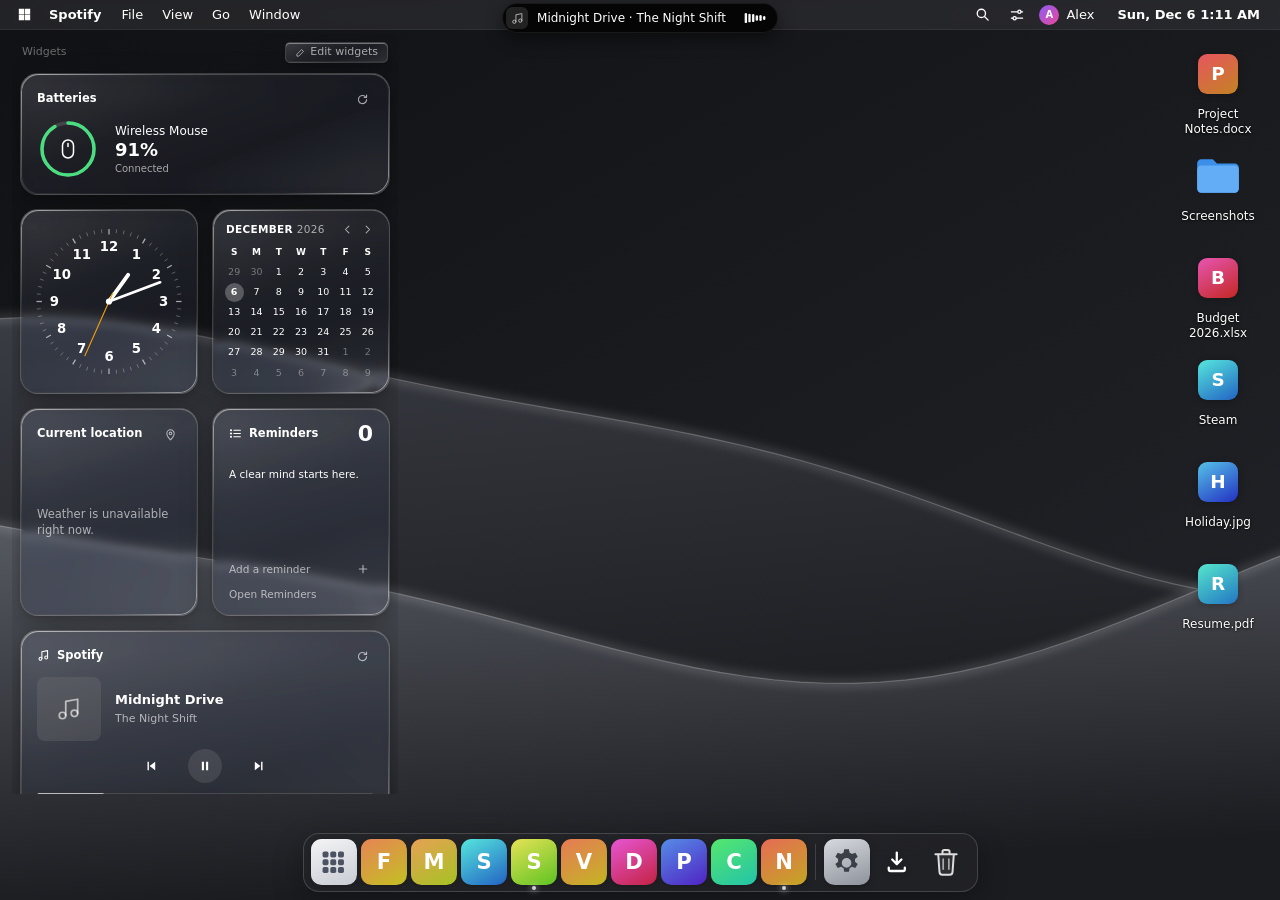
==== commit ab0bade9: "Release prep: reliable settings, installer, updates, crash logs, renames - Settings: pages send only" ====
--- a/Haven/wwwroot/index.html
+++ b/Haven/wwwroot/index.html
@@ -32,7 +32,7 @@
     <button class="menu-icon" id="search-button" title="Search (Alt + Space)" aria-label="Search">
       <svg viewBox="0 0 20 20" width="15" height="15"><circle cx="8.5" cy="8.5" r="5.5" fill="none" stroke="currentColor" stroke-width="1.8"/><path d="M13 13l4.5 4.5" stroke="currentColor" stroke-width="1.8" stroke-linecap="round"/></svg>
     </button>
-    <button class="menu-icon" id="control-button" title="Control Center" aria-label="Control Center">
+    <button class="menu-icon" id="control-button" title="Quick Controls" aria-label="Quick Controls">
       <svg viewBox="0 0 20 20" width="16" height="16"><g fill="none" stroke="currentColor" stroke-width="1.6" stroke-linecap="round"><path d="M3 6h8M15 6h2M3 14h2M9 14h8"/><circle cx="13" cy="6" r="2"/><circle cx="7" cy="14" r="2"/></g></svg>
     </button>
     <button class="menu-title lang" id="lang-button" title="Keyboard language (Win + Space)" hidden></button>
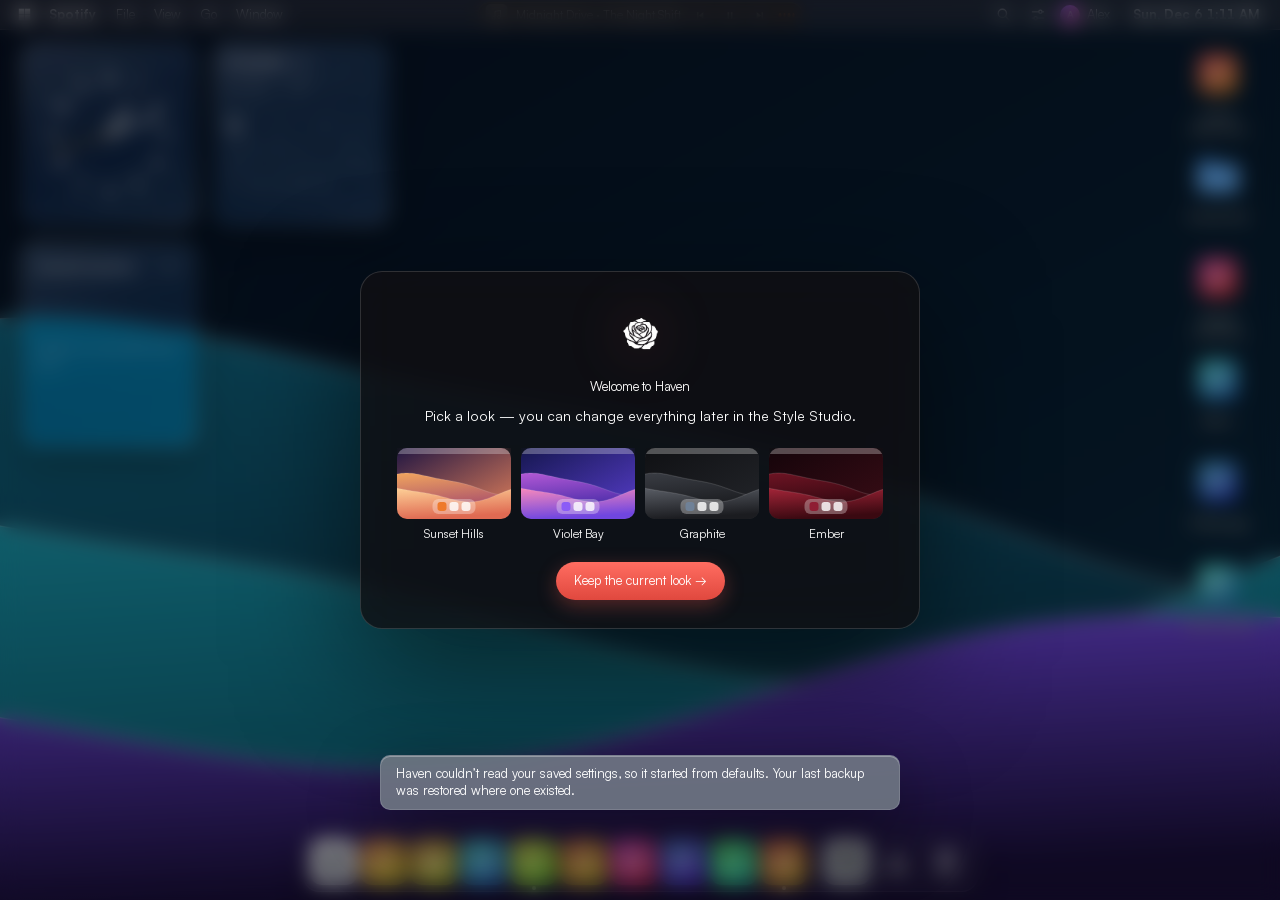
==== commit c724228e: "Update comments and commit workspace changes" ====
--- a/Haven/wwwroot/index.html
+++ b/Haven/wwwroot/index.html
@@ -4,6 +4,7 @@
   <meta charset="utf-8">
   <meta name="viewport" content="width=device-width, initial-scale=1">
   <title>Haven</title>
+  <link rel="stylesheet" href="fonts.css">
   <link rel="stylesheet" href="styles.css">
   <link rel="stylesheet" href="deep.css">
 </head>
@@ -12,6 +13,8 @@
   <svg id="lg-defs" width="0" height="0" style="position:absolute" aria-hidden="true"><defs></defs></svg>
   <div id="wallpaper"></div>
   <div class="desktop-icons" id="desktop-icons"></div>
+  <div class="boot-splash" id="boot-splash" hidden aria-hidden="true"><img class="boot-mark" src="rose-logo.png" alt="Haven"><div class="boot-caption">A CALMER DESKTOP</div><div class="boot-progress"><i></i></div></div>
+  <div class="hud-overlay" id="hud-overlay" hidden aria-hidden="true"><div class="hud-corner hud-tl"></div><div class="hud-corner hud-tr"></div><div class="hud-corner hud-bl"></div><div class="hud-corner hud-br"></div><div class="hud-readout" id="hud-readout"></div><div class="hud-pointer" id="hud-pointer"></div></div>
 
   <!-- ===== Menu bar ===== -->
   <header class="menubar">
@@ -43,7 +46,10 @@
     <div class="status clock" id="menubar-clock"></div>
   </header>
 
-  <!-- Now-playing pill, centred at the top of the screen -->
+  <!-- Now-playing player pinned to the top of the screen -->
+  <span class="bar-player" id="bar-player" hidden></span>
+
+    <!-- Now-playing pill, centred at the top of the screen -->
   <div class="island" id="island" hidden>
     <span class="island-art" id="island-art"></span>
     <span class="island-title" id="island-title"></span>
@@ -55,17 +61,16 @@
     <span class="island-eq" aria-hidden="true"><i></i><i></i><i></i><i></i></span>
   </div>
 
+  <!-- Media panel pulled down from the pill -->
+  <div class="overlay media-backdrop" id="media-panel" hidden>
+    <div class="media-panel" id="media-panel-box" role="dialog" aria-label="Now playing"></div>
+  </div>
+
   <!-- ===== Widgets ===== -->
   <aside class="widget-panel" id="widget-panel">
-    <div class="panel-head">
-      <span class="panel-label">Widgets</span>
-      <button class="edit-pill" id="edit-widgets">
-        <svg viewBox="0 0 16 16" width="10" height="10"><path d="M10.5 2.5l3 3L6 13H3v-3z" fill="none" stroke="currentColor" stroke-width="1.4" stroke-linejoin="round"/></svg>
-        <span>Edit widgets</span>
-      </button>
-    </div>
     <div class="hidden-widgets" id="hidden-widgets"></div>
     <div class="widget-grid" id="widget-grid">
+      <div class="widget-empty-state" id="widget-empty-state" hidden><b>Your desktop, your way.</b><span>Add a widget, then place it anywhere on screen.</span><button type="button" onclick="toShell('openWidgetGallery')">＋ Add widgets</button></div>
 
       <section class="widget wide" data-widget="batteries">
         <div class="w-head">
@@ -77,8 +82,25 @@
         <div class="battery-list" id="battery-list"></div>
       </section>
 
+      <section class="widget square network-widget" data-widget="network">
+        <div class="w-head"><span class="w-title">Network</span><span class="muted" id="net-state" style="font-size:10px"></span></div>
+        <div class="net-body">
+          <div class="net-name" id="net-name">—</div>
+          <div class="net-meta"><span id="net-type"></span><span class="net-bars" id="net-bars"></span></div>
+        </div>
+      </section>
+
+      <section class="widget tall clipboard-widget" data-widget="clipboard">
+        <div class="w-head"><span class="w-title">Clipboard</span><span class="muted" id="clip-widget-count" style="font-size:10px"></span></div>
+        <div class="clip-list" id="clip-list"></div>
+      </section>
+
       <section class="widget square clock-widget" data-widget="clock">
         <svg class="analog" id="analog" viewBox="0 0 200 200"></svg>
+        <div class="clock-digital" id="clock-digital" aria-live="off">
+          <div class="clock-digital-time" id="clock-digital-time"></div>
+          <div class="clock-digital-date" id="clock-digital-date"></div>
+        </div>
       </section>
 
       <section class="widget square calendar-widget" data-widget="calendar">
@@ -172,12 +194,30 @@
         <ul class="event-list" id="event-list"></ul>
       </section>
 
+      <section class="widget wide audio-deck-widget" data-widget="audiodeck">
+        <div class="w-head"><span class="w-title">SIGNAL / AUDIO</span><span class="audio-deck-meta" id="audio-deck-meta">LIVE FEED</span></div>
+        <div class="audio-deck-tabs" id="audio-deck-tabs"></div>
+        <div class="audio-deck-stage" id="audio-deck-stage"></div>
+        <div class="audio-deck-foot"><span id="audio-deck-track">NO SIGNAL</span><span id="audio-deck-clock">00:00</span></div>
+      </section>
+
+      <section class="widget wide signal-widget" data-widget="signal">
+        <div class="w-head"><span class="w-title">SIGNAL / 01</span><span class="signal-status" id="signal-status">STANDBY</span></div>
+        <div class="signal-tabs" id="signal-tabs"></div>
+        <div class="signal-stage" id="signal-stage"><canvas id="signal-canvas"></canvas></div>
+        <div class="signal-foot"><span id="signal-track">NO SIGNAL</span><div class="signal-controls"><button data-media="previous" aria-label="Previous track">|◀</button><button data-media="toggle" aria-label="Play or pause">▶</button><button data-media="next" aria-label="Next track">▶|</button></div></div>
+      </section>
+
+      <section class="widget wide cava-widget" data-widget="cava">
+        <div class="w-head"><span class="w-title">cava / DOT MATRIX</span><span class="signal-status">AUDIO REACTIVE</span></div>
+        <div class="cava-stage"><canvas id="cava-canvas"></canvas></div>
+      </section>
+
       <section class="widget wide viz-widget" data-widget="visualizer">
         <canvas class="viz-canvas" id="viz-canvas"></canvas>
         <div class="viz-label" id="viz-label"></div>
       </section>
 
-      <section class="widget wide tty-widget" data-widget="tty" tabindex="0"></section>
 
       <section class="widget square stocks-widget" data-widget="stocks">
         <div class="w-head"><span class="w-title">Stocks</span><span class="muted" id="stock-updated" style="font-size:10px"></span></div>
@@ -199,6 +239,12 @@
       <section class="widget square countdown-widget" data-widget="countdown">
         <div class="w-head"><span class="w-title" id="countdown-title">Countdown</span></div>
         <div class="countdown-body" id="countdown-body"></div>
+      </section>
+
+      <section class="widget square timer-widget" data-widget="timer">
+        <div class="w-head"><span class="w-title" id="timer-title">Timer</span><span class="muted" id="timer-state" style="font-size:10px"></span></div>
+        <div class="timer-display" id="timer-display">25:00</div>
+        <div class="timer-controls" id="timer-controls"></div>
       </section>
 
       <section class="widget square spacenote-widget" data-widget="spacenote">
@@ -281,8 +327,8 @@
     <div class="saver-clock"><div class="saver-time" id="saver-time"></div><div class="saver-date" id="saver-date"></div></div>
   </div>
 
-  <!-- Screenshot preview -->
-  <div class="shot-preview" id="shot-preview" hidden></div>
+  <!-- First-run onboarding (shell layer only) -->
+  <div class="overlay onboard" id="onboard" hidden></div>
 
   <!-- Lock screen (Ctrl + L) -->
   <div class="overlay lock" id="lock" hidden tabindex="-1">
@@ -310,6 +356,7 @@
   </div>
 
   <div class="context-menu" id="context-menu" hidden></div>
+  <button id="edit-done" type="button">Done arranging</button>
   <div class="toast" id="toast" hidden></div>
 
   <script src="app.js"></script>
@@ -325,9 +372,10 @@
   <script src="dock-extras.js"></script>
   <script src="viz.js"></script>
   <script src="widgets2.js"></script>
-  <script src="tty.js"></script>
+  <script src="signal.js"></script>
   <script src="deep.js"></script>
   <script src="perf.js"></script>
+  <script>document.getElementById("edit-done")?.addEventListener("click", () => toggleEditing(false));</script>
   <script src="secondary.js"></script>
 </body>
 </html>
--- a/Haven/wwwroot/fonts.css
+++ b/Haven/wwwroot/fonts.css
@@ -0,0 +1,10 @@
+/* ===== Bundled webfonts ===== */
+/* Sora — SIL Open Font License. Satoshi — ITF Free Font License (Fontshare). */
+
+@font-face { font-family: 'Sora'; src: url('fonts/sora-400.woff2') format('woff2'); font-weight: 400; font-style: normal; font-display: swap; }
+@font-face { font-family: 'Sora'; src: url('fonts/sora-500.woff2') format('woff2'); font-weight: 500; font-style: normal; font-display: swap; }
+@font-face { font-family: 'Sora'; src: url('fonts/sora-700.woff2') format('woff2'); font-weight: 700; font-style: normal; font-display: swap; }
+
+@font-face { font-family: 'Satoshi'; src: url('fonts/satoshi-400.woff2') format('woff2'); font-weight: 400; font-style: normal; font-display: swap; }
+@font-face { font-family: 'Satoshi'; src: url('fonts/satoshi-500.woff2') format('woff2'); font-weight: 500; font-style: normal; font-display: swap; }
+@font-face { font-family: 'Satoshi'; src: url('fonts/satoshi-700.woff2') format('woff2'); font-weight: 700; font-style: normal; font-display: swap; }
--- a/Haven/wwwroot/styles.css
+++ b/Haven/wwwroot/styles.css
@@ -1,6 +1,6 @@
 :root {
-  --font: "Segoe UI Variable Text", "Segoe UI", system-ui, sans-serif;
-  --font-display: "Segoe UI Variable Display", "Segoe UI", system-ui, sans-serif;
+  --font: "Satoshi", "Sora", "Segoe UI Variable Text", "Segoe UI", system-ui, sans-serif;
+  --font-display: "Satoshi", "Sora", "Segoe UI Variable Display", "Segoe UI", system-ui, sans-serif;
 
   /* Dark is the primary look. */
   --text: #ffffff;
@@ -67,8 +67,10 @@
 /* --wp is set from JS: an image or one of the gradient presets. */
 #wallpaper {
   position: fixed; inset: 0;
-  background: var(--wp, #1a1a1d);
-}
+  background: var(--wp, #1a1a1d), #151515;
+  overflow: hidden;
+}
+#wallpaper .live-wallpaper { position: absolute; inset: 0; width: 100%; height: 100%; object-fit: cover; object-position: var(--wallpaper-position, 50% 50%); pointer-events: none; }
 .wp-dune { background: radial-gradient(120% 90% at 15% 10%, #ffd2a6 0%, transparent 55%), radial-gradient(90% 80% at 85% 20%, #ff9b8a 0%, transparent 60%), radial-gradient(120% 90% at 50% 100%, #7a4bd1 0%, transparent 65%), linear-gradient(160deg, #ffb37a, #d9668d 55%, #5a3aa8); }
 .wp-lagoon { background: radial-gradient(100% 80% at 20% 15%, #a6f1e0 0%, transparent 55%), radial-gradient(90% 90% at 90% 30%, #57b7ff 0%, transparent 60%), radial-gradient(120% 100% at 40% 110%, #1e3a8a 0%, transparent 70%), linear-gradient(170deg, #6ee7d2, #2f8fe0 55%, #1b2f7a); }
 .wp-dusk { background: radial-gradient(90% 70% at 80% 10%, #ffb3d9 0%, transparent 55%), radial-gradient(100% 90% at 10% 40%, #8f6bff 0%, transparent 60%), radial-gradient(120% 90% at 60% 110%, #13123a 0%, transparent 70%), linear-gradient(160deg, #f093c8, #6c4bd8 50%, #1c1848); }
@@ -78,8 +80,8 @@
 /* ===== Glass ===== */
 
 .menubar, .widget, .dock, .spotlight, .modal, .context-menu, .toast {
-  backdrop-filter: blur(30px) saturate(160%);
-  -webkit-backdrop-filter: blur(30px) saturate(160%);
+  backdrop-filter: blur(var(--window-blur, 30px)) saturate(160%);
+  -webkit-backdrop-filter: blur(var(--window-blur, 30px)) saturate(160%);
 }
 
 /* ===== Menu bar ===== */
@@ -155,9 +157,13 @@
 .add-chip:hover { color: var(--text); border-color: var(--muted); }
 
 .widget-grid { display: grid; grid-template-columns: 1fr 1fr; gap: 14px; }
+.widget-empty-state { grid-column: 1 / -1; min-height: 150px; padding: 22px; display: flex; flex-direction: column; align-items: flex-start; justify-content: center; gap: 8px; border: 1px dashed rgb(255 255 255 / .28); border-radius: 16px; color: var(--text); background: rgb(255 255 255 / .035); }
+.widget-empty-state[hidden] { display: none; }
+.widget-empty-state span { color: var(--faint); font-size: 12px; }
+.widget-empty-state button { margin-top: 4px; border: 1px solid var(--accent); border-radius: 8px; padding: 7px 10px; color: var(--text); background: color-mix(in srgb, var(--accent) 18%, transparent); }
 .widget {
   position: relative;
-  background: var(--widget);
+  background: color-mix(in srgb, var(--widget) calc(var(--window-opacity, 1) * 100%), transparent);
   border: 1px solid var(--widget-border);
   border-radius: 18px;
   padding: 14px 16px;
@@ -187,6 +193,15 @@
 .w-icon-btn svg { width: 13px; height: 13px; }
 .w-icon-btn.spin svg { animation: spin .7s linear; }
 @keyframes spin { to { transform: rotate(360deg); } }
+
+/* Custom widgets */
+.cw-header { display: flex; justify-content: space-between; align-items: center; gap: 8px; padding-bottom: 6px; border-bottom: 1px solid var(--widget-border); margin-bottom: 8px; }
+.cw-header b { font-size: 11px; font-weight: 600; color: var(--text); }
+.cw-header .cw-type { font-size: 8px; text-transform: uppercase; letter-spacing: .08em; color: var(--mixed, var(--muted)); padding: 1px 6px; border-radius: 3px; background: rgba(255 255 255 / .08); }
+.cw-body { min-height: 60px; }
+.cw-text { font-size: 12px; color: var(--mixed, var(--text)); line-height: 1.4; white-space: pre-wrap; }
+.cw-frame { width: 100%; height: 140px; border: 0; border-radius: 8px; background: #0a0a0a; }
+.cw-color { width: 40px; height: 40px; border-radius: 8px; box-shadow: 0 2px 8px rgba(0,0,0,.3); }
 .w-link { border: 0; background: transparent; padding: 0; color: var(--muted); font-size: 10.5px; text-align: left; align-self: flex-start; }
 .w-link:hover { color: var(--text); text-decoration: underline; }
 .muted { color: var(--muted); }
@@ -211,6 +226,36 @@
 /* Analog clock */
 .clock-widget { display: grid; place-items: center; }
 .analog { width: 100%; height: 100%; }
+.clock-digital { display: none; width: 100%; color: var(--clock-color, var(--widget-design-color, var(--accent))); text-align: var(--clock-align, center); }
+.clock-digital-time { font: 650 var(--clock-size, 48px)/.98 var(--font-display); font-variant-numeric: tabular-nums; letter-spacing: var(--clock-tracking, .08em); white-space: nowrap; }
+.clock-digital-date { margin-top: 8px; color: var(--muted); font: 600 10px/1.3 var(--font); text-transform: uppercase; letter-spacing: .13em; }
+.clock-widget[data-face="digital"], .clock-widget[data-face="dots"] { display: flex; align-items: center; justify-content: center; padding: 12px; }
+.clock-widget[data-face="digital"] .analog, .clock-widget[data-face="dots"] .analog { display: none; }
+.clock-widget[data-face="digital"] .clock-digital, .clock-widget[data-face="dots"] .clock-digital { display: block; }
+.clock-widget[data-align="left"] .clock-digital { text-align: left; }
+.clock-widget[data-align="right"] .clock-digital { text-align: right; }
+.clock-widget[data-face="dots"] .clock-digital-time { font-family: "Cascadia Mono", Consolas, ui-monospace, monospace; font-weight: 500; letter-spacing: var(--clock-tracking, .08em); color: transparent; background: radial-gradient(circle, var(--widget-design-color, var(--accent)) 0 1.4px, transparent 1.7px) 0 0 / 6px 6px; -webkit-background-clip: text; background-clip: text; filter: drop-shadow(0 0 8px color-mix(in srgb, var(--widget-design-color, var(--accent)) 40%, transparent)); }
+.clock-widget[data-face="dots"] .clock-digital-date { color: var(--widget-design-color, var(--accent)); }
+:root[data-widget-design="dot"] [data-widget="batteries"], :root[data-widget-design="dot"] [data-widget="media"],
+:root[data-widget-design="dot"] .clock-widget[data-face="analog"] { background-image: radial-gradient(color-mix(in srgb, var(--widget-design-color, var(--accent)) 15%, transparent) .7px, transparent .9px); background-size: 6px 6px; }
+:root[data-widget-design="dot"] .battery-pct, :root[data-widget-design="dot"] .media-title { color: var(--widget-design-color, var(--accent)); }
+:root[data-widget-design="mono"] :is([data-widget="batteries"], [data-widget="media"], [data-widget="clock"]) { font-family: "Cascadia Mono", Consolas, ui-monospace, monospace; }
+:root[data-widget-design="mono"] .clock-digital-time { font-family: "Cascadia Mono", Consolas, ui-monospace, monospace; }
+:root[data-widget-design="soft"] :is([data-widget="batteries"], [data-widget="media"], [data-widget="clock"]) { border-radius: 24px; }
+.widget-style-preview { display: grid; grid-template-columns: 1fr 1fr; gap: 8px; margin-top: 10px; padding: 12px; border: 1px solid var(--widget-border); border-radius: 14px; background: var(--widget); color: var(--text); }
+.widget-style-preview-clock { grid-row: span 2; display: flex; flex-direction: column; justify-content: center; gap: 8px; color: var(--widget-design-color, var(--accent)); }
+.widget-style-preview-clock b { font: 650 32px/1 var(--font-display); letter-spacing: .06em; }
+.widget-style-preview-clock span, .widget-style-preview small { color: var(--muted); font: 600 9px/1.4 var(--font); letter-spacing: .12em; }
+.widget-style-preview-row, .widget-style-preview-media { display: flex; gap: 9px; align-items: center; padding: 8px; border-radius: 10px; background: color-mix(in srgb, var(--surface) 55%, transparent); }
+.widget-style-preview-row > span, .widget-style-preview-media > span { display: flex; min-width: 0; flex-direction: column; }
+.widget-style-preview-row b, .widget-style-preview-media b { overflow: hidden; font-size: 10px; text-overflow: ellipsis; white-space: nowrap; }
+.widget-style-preview-ring { width: 28px; height: 28px; border: 3px solid var(--widget-design-color, var(--accent)); border-right-color: color-mix(in srgb, var(--widget-design-color, var(--accent)) 25%, transparent); border-radius: 50%; }
+.widget-style-preview-media > i { width: 28px; height: 28px; flex: none; border-radius: 7px; background: linear-gradient(135deg, var(--widget-design-color, var(--accent)), #171717); }
+.widget-style-preview[data-design="dot"] { background-image: radial-gradient(color-mix(in srgb, var(--widget-design-color, var(--accent)) 18%, transparent) .7px, transparent .9px); background-size: 6px 6px; }
+.widget-style-preview[data-design="dot"] .widget-style-preview-clock b, .widget-style-preview[data-design="dot"] .widget-style-preview-row b { color: var(--widget-design-color, var(--accent)); }
+.widget-style-preview[data-design="mono"] { font-family: "Cascadia Mono", Consolas, monospace; }
+.widget-style-preview[data-design="soft"] { border-radius: 22px; }
+.widget-design-color-custom { width: 36px; height: 32px; padding: 2px; border: 1px solid var(--surface-border); border-radius: 8px; background: transparent; }
 .analog .num { font: 600 17px var(--font-display); fill: var(--text); text-anchor: middle; dominant-baseline: central; }
 .analog .tick { stroke: var(--faint); stroke-width: 1; }
 .analog .tick.major { stroke: var(--muted); stroke-width: 1.6; }
@@ -457,9 +502,9 @@
   display: flex; justify-content: space-between; gap: 24px; width: 100%; text-align: left;
   border: 0; background: transparent; padding: 4px 10px; border-radius: 5px;
 }
-.context-menu button:hover { background: var(--accent); color: #fff; }
+.context-menu button:hover { background: var(--accent); color: var(--accent-text, #fff); }
 .context-menu button .hint { color: var(--muted); font-size: 12px; }
-.context-menu button:hover .hint { color: rgba(255, 255, 255, .8); }
+.context-menu button:hover .hint { color: var(--accent-text, #fff); opacity: .8; }
 .context-menu button.checked::before { content: "✓"; position: absolute; margin-left: -12px; }
 .context-menu button.checked { padding-left: 22px; position: relative; }
 .context-menu button:not(.checked).checkable { padding-left: 22px; }
@@ -518,12 +563,12 @@
    with glass off the bar and Dock are solid. --shell-alpha is set from JS. */
 :root { --shell-rgb: 30 30 33; --shell-alpha: 1; }
 :root[data-theme="light"] { --shell-rgb: 244 244 246; }
-.part-shell .menubar { background: rgb(var(--shell-rgb) / var(--shell-alpha)); backdrop-filter: none; border-bottom-color: rgba(255, 255, 255, .08); }
+.part-shell .menubar { background: rgb(var(--shell-rgb) / calc(var(--bar-alpha, var(--shell-alpha)) * var(--window-opacity, 1))); backdrop-filter: blur(var(--window-blur, 0px)); border-bottom-color: rgba(255, 255, 255, .08); }
 /* No blur pane behind the Dock (see updateGlass), so its own tint never gets too thin to read icons over busy windows. */
-.part-shell .dock { background: rgb(var(--shell-rgb) / max(.7, var(--shell-alpha))); backdrop-filter: none; }
-.part-shell .spotlight, .part-shell .modal, .part-shell .context-menu, .part-shell .toast { background: rgba(36, 36, 40, .97); }
+.part-shell .dock { background: rgb(var(--shell-rgb) / max(.35, var(--shell-alpha))); backdrop-filter: none; }
+.part-shell .spotlight, .part-shell .modal, .part-shell .context-menu, .part-shell .toast { background: rgb(36 36 40 / calc(.97 * var(--window-opacity, 1))); backdrop-filter: blur(var(--window-blur, 0px)) saturate(160%); }
 :root[data-theme="light"].part-shell .spotlight, :root[data-theme="light"].part-shell .modal,
-:root[data-theme="light"].part-shell .context-menu, :root[data-theme="light"].part-shell .toast { background: rgba(250, 250, 252, .98); }
+:root[data-theme="light"].part-shell .context-menu, :root[data-theme="light"].part-shell .toast { background: rgb(250 250 252 / calc(.98 * var(--window-opacity, 1))); }
 .part-shell .spotlight-backdrop { background: transparent; }
 
 /* Glass off: widgets become solid panels too. */
@@ -532,7 +577,15 @@
 /* Auto-hiding Dock */
 .dock-wrap { transition: transform .22s ease; }
 .dock-wrap.tucked { transform: translateY(calc(100% + 14px)); }
+.dock-wrap[data-dock-pos="left"] { left: 8px; right: auto; top: 0; bottom: 0; height: auto; width: auto; flex-direction: column; justify-content: center; }
+.dock-wrap[data-dock-pos="right"] { right: 8px; left: auto; top: 0; bottom: 0; height: auto; width: auto; flex-direction: column; justify-content: center; }
+.dock-wrap[data-dock-pos="left"] .dock { flex-direction: column; align-items: center; padding: 6px 5px; }
+.dock-wrap[data-dock-pos="right"] .dock { flex-direction: column; align-items: center; padding: 6px 5px; }
+.dock-wrap[data-dock-pos="left"] .dock-item .label, .dock-wrap[data-dock-pos="right"] .dock-item .label { left: auto; right: calc(100% + 12px); top: 50%; transform: translateY(-50%); bottom: auto; }
 .dock-reveal { position: fixed; left: 0; right: 0; bottom: 0; height: 3px; z-index: 11; }
+/* Side docks reveal from their own edge: full-height 3px strip pinned to that edge. */
+.dock-wrap[data-dock-pos="left"] ~ .dock-reveal { left: 0; right: auto; top: 0; bottom: 0; width: 3px; height: auto; }
+.dock-wrap[data-dock-pos="right"] ~ .dock-reveal { left: auto; right: 0; top: 0; bottom: 0; width: 3px; height: auto; }
 .part-desktop .dock-reveal, .part-preview .dock-reveal { display: none; }
 .exit-pill.off { display: none; }
 
@@ -597,7 +650,7 @@
 .liquid.part-shell .menubar {
   background:
     linear-gradient(180deg, rgb(255 255 255 / .08), rgb(255 255 255 / 0) 70%),
-    rgb(var(--shell-rgb) / calc(var(--shell-alpha) * .6));
+    rgb(var(--shell-rgb) / var(--bar-alpha, var(--shell-alpha)));
   border-bottom: 1px solid rgb(255 255 255 / .14);
   box-shadow: inset 0 -1px 0 rgb(0 0 0 / .18);
 }
@@ -633,11 +686,11 @@
 /* ===== Now-playing pill ===== */
 
 .island {
-  position: fixed; top: 3px; left: 50%; transform: translateX(-50%); z-index: 22;
+  position: fixed; top: 3px; left: 50%; transform: translate(-50%, 0); z-index: 22;
   height: 30px; max-width: 360px;
   display: flex; align-items: center; gap: 9px; padding: 0 12px 0 4px;
   background: #050505; color: #fff; border-radius: 999px;
-  box-shadow: 0 6px 18px rgba(0, 0, 0, .45), inset 0 0 0 1px rgba(255, 255, 255, .08);
+  box-shadow: 0 3px 12px rgba(0, 0, 0, .28), inset 0 0 0 1px rgba(255, 255, 255, .08);
   font-size: 12px; font-weight: 500;
   transition: max-width .35s var(--spring), padding .3s var(--spring);
 }
@@ -797,12 +850,95 @@
 .status-icon { padding: 0 6px; }
 .status-icon svg { display: block; }
 
+/* ===== Familiar-inspired boot, cursor and HUD ===== */
+.boot-splash { position: fixed; inset: 0; z-index: 999; display: grid; place-content: center; justify-items: center; gap: 14px; background: #090a0b; color: #f4f2eb; opacity: 0; transition: opacity .55s ease; pointer-events: none; }
+.boot-splash[hidden] { display: none; }
+.boot-splash.ready { opacity: 1; }
+.boot-splash.leaving { opacity: 0; }
+.boot-mark { width: 110px; height: auto; filter: drop-shadow(0 0 26px rgb(255 255 255 / .35)); animation: boot-mark-in .85s cubic-bezier(.2,.8,.2,1) both; }
+.boot-caption { color: #9a9a93; font: 9px ui-monospace, Consolas, monospace; letter-spacing: .28em; }
+.boot-progress { width: 130px; height: 2px; background: #ffffff1c; overflow: hidden; }
+.boot-progress i { display: block; width: 100%; height: 100%; background: #ef5144; transform: scaleX(0); transform-origin: left; }
+.boot-splash.ready .boot-progress i { animation: boot-progress-in 1.1s .12s ease-out forwards; }
+@keyframes boot-mark-in { from { opacity: 0; transform: scale(.72); filter: blur(8px); } to { opacity: 1; transform: scale(1); filter: blur(0); } }
+@keyframes boot-progress-in { to { transform: scaleX(1); } }
+.hud-overlay { position: fixed; inset: 34px 16px 60px; z-index: 3; pointer-events: none; color: #e8e8e8b8; font: 9px ui-monospace, Consolas, monospace; letter-spacing: .12em; }
+.hud-corner { display: none; position: absolute; width: 22px; height: 22px; border-color: #ef514488; border-style: solid; }
+.show-corners .hud-corner { display: block; }
+.hud-tl { top: 8px; left: 8px; border-width: 1px 0 0 1px; }.hud-tr { top: 8px; right: 8px; border-width: 1px 1px 0 0; }.hud-bl { bottom: 8px; left: 8px; border-width: 0 0 1px 1px; }.hud-br { bottom: 8px; right: 8px; border-width: 0 1px 1px 0; }
+.hud-readout { display: none; position: absolute; top: 12px; left: 38px; }.show-telemetry .hud-readout { display: block; }
+.hud-pointer { display: none; position: absolute; right: 38px; bottom: 12px; }.show-pointer .hud-pointer { display: block; }
+:root[data-cursor="dot"] { cursor: crosshair; }
+:root[data-cursor="dot"] button, :root[data-cursor="dot"] a { cursor: crosshair; }
+:root[data-cursor="signal"] { cursor: url("data:image/svg+xml,%3Csvg xmlns='http://www.w3.org/2000/svg' width='24' height='24' viewBox='0 0 24 24'%3E%3Ccircle cx='5' cy='5' r='3' fill='%23ef5144' stroke='white' stroke-width='1.4'/%3E%3C/svg%3E") 5 5, crosshair; }
+:root[data-cursor="signal"] button, :root[data-cursor="signal"] a { cursor: pointer; }
+:root { --window-opacity: 1; --window-blur: 0px; --motion-speed: 1; }
+@media (prefers-reduced-motion: no-preference) { .overlay:not([hidden]) { animation-duration: calc(.18s * var(--motion-speed)); } }
+
+/* ===== Familiar-inspired SIGNAL / 01 and cava widgets ===== */
+.signal-widget, .cava-widget { --signal-ink: #f2f0e9; --signal-dim: #858987; --signal-red: #ef5144; min-height: 270px; background: #101112; color: var(--signal-ink); }
+.signal-widget .w-head, .cava-widget .w-head { padding-bottom: 6px; }
+.signal-widget.tape-surround { background: linear-gradient(155deg,#b8a77a,#332f24 24%,#171714 38%,#25231d 68%,#776b50); border: 1px solid #8a805f; box-shadow: inset 0 1px 5px #ddd2a555, inset 0 -12px 24px #0009; }
+.signal-widget.tape-surround .signal-stage { margin: 0 10px; border: 8px solid #211f19; box-shadow: inset 0 0 0 1px #aaa48666, 0 3px 10px #0009; }
+.signal-widget.tape-surround .signal-stage::before, .signal-widget.tape-surround .signal-stage::after { content: ''; position: absolute; z-index: 1; top: 50%; width: 28px; height: 28px; border: 2px solid #b8aa78; border-radius: 50%; background: repeating-conic-gradient(#c5b88b 0 8deg,#514c39 9deg 15deg); transform: translateY(-50%); box-shadow: 0 0 8px #000; }
+.signal-widget.tape-surround .signal-stage::before { left: 8%; }
+.signal-widget.tape-surround .signal-stage::after { right: 8%; }
+.signal-status { color: var(--signal-dim); font: 9px ui-monospace, Consolas, monospace; letter-spacing: .14em; }
+.signal-tabs { display: flex; gap: 4px; padding: 0 0 7px; flex-wrap: wrap; }
+.signal-tab { border: 1px solid rgb(255 255 255 / .13); border-radius: 3px; background: transparent; color: var(--signal-dim); padding: 4px 7px; font: 8px ui-monospace, Consolas, monospace; letter-spacing: .1em; }
+.signal-tab.on { border-color: var(--signal-red); color: var(--signal-ink); background: rgb(239 81 68 / .16); }
+.signal-stage, .cava-stage { position: relative; height: 190px; overflow: hidden; border: 1px solid rgb(255 255 255 / .11); background: radial-gradient(ellipse at 50% 65%, #251716, #101112 74%); }
+.signal-stage canvas, .cava-stage canvas { display: block; width: 100%; height: 100%; }
+.signal-foot { display: flex; align-items: center; justify-content: space-between; gap: 10px; padding-top: 8px; color: var(--signal-dim); font: 9px ui-monospace, Consolas, monospace; letter-spacing: .08em; }
+.signal-foot > span { overflow: hidden; text-overflow: ellipsis; white-space: nowrap; }
+.signal-controls { display: flex; gap: 4px; flex: none; }
+.signal-controls button { border: 1px solid rgb(255 255 255 / .13); border-radius: 3px; background: transparent; color: var(--signal-ink); padding: 4px 7px; font: 9px ui-monospace, Consolas, monospace; }
+.cava-widget { min-height: 150px; }
+.cava-stage { height: 84px; background: #101112; }
+
 /* ===== Control Center ===== */
+.audio-deck-widget { min-height: 300px; --deck-ink: #e8e9e8; --deck-dim: #858987; --deck-line: rgb(255 255 255 / .12); }
+.audio-deck-widget .w-head { padding-bottom: 8px; }
+.audio-deck-meta, .audio-deck-foot { color: var(--deck-dim); font: 9px/1.2 ui-monospace, Consolas, monospace; letter-spacing: .12em; }
+.audio-deck-tabs { display: flex; gap: 5px; padding: 0 0 8px; }
+.audio-deck-tab { border: 1px solid var(--deck-line); border-radius: 4px; background: transparent; color: var(--deck-dim); padding: 4px 8px; font: 9px ui-monospace, Consolas, monospace; letter-spacing: .08em; }
+.audio-deck-tab.on { color: var(--deck-ink); border-color: var(--accent); background: color-mix(in srgb, var(--accent) 18%, transparent); }
+.audio-deck-stage { position: relative; height: 205px; overflow: hidden; border: 1px solid var(--deck-line); border-radius: 5px; background: radial-gradient(ellipse at 50% 100%, color-mix(in srgb, var(--accent) 15%, #101112), #101112 68%); }
+.audio-deck-stage.style-mono { --accent: #e7e9e8; }
+.audio-deck-stage.style-sunset { --accent: #ed6655; }
+.audio-deck-stage.style-ocean { --accent: #39c6c6; }
+.audio-deck-canvas { display: block; width: 100%; height: 100%; }
+.audio-deck-stage.view-spectrum::before { content: 'LOW  /  MID  /  HIGH'; position: absolute; top: 8px; left: 9px; color: var(--deck-dim); font: 8px ui-monospace, Consolas, monospace; letter-spacing: .14em; pointer-events: none; }
+.audio-deck-foot { display: flex; justify-content: space-between; gap: 12px; padding-top: 7px; white-space: nowrap; overflow: hidden; }
+.audio-deck-foot span:first-child { overflow: hidden; text-overflow: ellipsis; }
+.view-track { display: grid; grid-template-columns: 84px minmax(0,1fr); grid-template-rows: 1fr auto; align-items: center; gap: 12px; padding: 14px; }
+.audio-track-art { grid-row: 1 / 3; width: 84px; height: 84px; display: grid; place-items: center; background: #252829 center / cover; border: 1px solid var(--deck-line); color: var(--deck-dim); }
+.audio-track-art svg { width: 26px; }
+.audio-track-info { min-width: 0; display: flex; flex-direction: column; gap: 6px; color: var(--deck-ink); }
+.audio-track-info small { color: var(--accent); font: 9px ui-monospace, Consolas, monospace; letter-spacing: .15em; }
+.audio-track-info b, .audio-track-info span { overflow: hidden; text-overflow: ellipsis; white-space: nowrap; }
+.audio-track-info b { font-size: 16px; }
+.audio-track-info span { color: var(--deck-dim); font-size: 11px; }
+.audio-track-controls { display: flex; gap: 6px; }
+.audio-track-controls button { border: 1px solid var(--deck-line); border-radius: 4px; color: var(--deck-ink); background: transparent; padding: 5px 9px; font: 10px ui-monospace, Consolas, monospace; }
+.audio-track-controls button:hover { border-color: var(--accent); }
+.audio-track-progress { grid-column: 2; height: 2px; background: var(--deck-line); }
+.audio-track-progress i { display: block; height: 100%; background: var(--accent); }
+
+.cc-panel { --cc-radius: 14px; --cc-density: 1; --cc-glow: 0; }
+.cc-panel.customized { border-radius: var(--cc-radius); padding: calc(14px * var(--cc-density)); transform: scale(var(--cc-scale, 1)); transform-origin: top right; }
+.cc-panel.customized .cc-block { border-radius: calc(var(--cc-radius) * .72); }
+.cc-panel.cc-compact { --cc-density: .78; }
+.cc-panel.cc-spacious { --cc-density: 1.22; }
+.cc-panel.cc-luminous { box-shadow: 0 18px 70px rgb(0 0 0 / .42), 0 0 34px color-mix(in srgb, var(--cc-accent, var(--accent)) 24%, transparent); }
+.cc-panel.cc-sharp { --cc-radius: 7px; }
+.cc-customize { display: flex; align-items: center; justify-content: space-between; color: var(--muted); font: 9px ui-monospace, Consolas, monospace; letter-spacing: .14em; }
+.cc-customize button { border: 1px solid var(--separator); border-radius: 5px; background: transparent; padding: 5px 8px; color: var(--text); font: inherit; font-size: 10px; }
 .cc-backdrop { background: transparent; }
 .cc-panel {
   position: absolute; top: 36px; right: 10px; width: 330px;
   display: flex; flex-direction: column; gap: 10px; padding: 12px;
-  border-radius: 20px; background: rgb(var(--shell-rgb) / .94);
+  border-radius: var(--cc-radius, 20px); background: rgb(var(--shell-rgb) / .94);
   border: 1px solid rgb(255 255 255 / .14);
   box-shadow: inset 0 1px 0 rgb(255 255 255 / .2), 0 20px 60px rgb(0 0 0 / .45);
   animation: pop .16s var(--spring); transform-origin: top right;
@@ -816,7 +952,7 @@
 .cc-tile.disabled { opacity: .45; }
 .cc-tile-icon { width: 30px; height: 30px; border-radius: 50%; background: rgb(255 255 255 / .14); display: grid; place-items: center; flex: none; }
 .cc-tile-icon svg { width: 16px; height: 16px; }
-.cc-tile.on .cc-tile-icon, .cc-square.on .cc-tile-icon { background: var(--accent); color: var(--accent-text); }
+.cc-tile.on .cc-tile-icon, .cc-square.on .cc-tile-icon { background: var(--cc-accent, var(--accent)); color: var(--accent-text); }
 .cc-tile-text { display: flex; flex-direction: column; min-width: 0; }
 .cc-tile-text b { font-size: 12px; }
 .cc-tile-text span { font-size: 11px; color: var(--muted); white-space: nowrap; overflow: hidden; text-overflow: ellipsis; max-width: 110px; }
@@ -1006,8 +1142,13 @@
 /* ===== Widgets placed anywhere ===== */
 .widget-float { position: fixed; inset: 0; z-index: 5; pointer-events: none; }
 .widget-float > .widget { position: absolute; pointer-events: auto; }
-.widget.lifted, .widget.dragging { transform: scale(1.03) !important; box-shadow: 0 24px 60px rgb(0 0 0 / .45) !important; z-index: 10; animation: none !important; }
-.widget.dragging { transition: none !important; cursor: grabbing; opacity: .96; }
+/* Lift/drag pop via shadow + brightness only — a transform here would fight any inline sizing. */
+.widget.lifted, .widget.dragging { box-shadow: 0 24px 60px rgb(0 0 0 / .45) !important; filter: brightness(1.05); z-index: 10; animation: none !important; }
+.widget.dragging { transition: none !important; cursor: grabbing; }
+#snap-lines { position: fixed; inset: 0; z-index: 9; pointer-events: none; }
+.snap-line { position: absolute; background: rgb(255 255 255 / .55); box-shadow: 0 0 6px rgb(255 255 255 / .35); }
+.snap-line.v { width: 1px; top: 0; }
+.snap-line.h { height: 1px; left: 0; }
 /* Resize grip: bottom-right corner, shown on hover (always while editing widgets). */
 .widget > .widget-resize {
   position: absolute; right: 3px; bottom: 3px; width: 18px; height: 18px; z-index: 4;
@@ -1039,6 +1180,23 @@
   color: rgb(255 255 255 / .9); mix-blend-mode: overlay;
 }
 .lock-time { mix-blend-mode: normal; background: linear-gradient(180deg, rgb(255 255 255 / .96), rgb(255 255 255 / .78)); -webkit-background-clip: text; background-clip: text; color: transparent; }
+/* Optional Nothing-inspired dot treatment. It is opt-in and never changes the default Haven look. */
+html[data-dot-ui="1"] :is(.widget, .dock, .modal, .cc-panel, .spotlight, .nc-panel, .stack-panel, .ql-panel, .island) {
+  background-image: radial-gradient(rgb(255 255 255 / .12) .65px, transparent .9px), var(--surface-image, none);
+  background-size: 5px 5px, auto; background-blend-mode: soft-light, normal;
+}
+.island-moving { transition: none !important; cursor: grabbing; }
+html[data-dot-ui="1"] :is(.w-title, .sw-title, .sw-page-head h3, .panel-label, .menubar .app-name) { letter-spacing: .045em; }
+html[data-lock-clock="dots"] .lock-time {
+  font-family: ui-monospace, "Cascadia Mono", Consolas, monospace !important;
+  font-weight: 500; letter-spacing: .12em; font-variant-numeric: tabular-nums;
+  background: radial-gradient(circle, #fff 0 1.35px, transparent 1.65px) 0 0 / 6px 6px;
+  color: transparent; -webkit-background-clip: text; background-clip: text;
+  filter: drop-shadow(0 0 12px color-mix(in srgb, var(--accent) 45%, transparent));
+}
+html[data-lock-clock="mono"] .lock-time { font-family: ui-monospace, "Cascadia Mono", Consolas, monospace !important; letter-spacing: .03em; }
+html[data-lock-clock="soft"] .lock-time { font-weight: 300; letter-spacing: -.055em; }
+html[data-lock-clock="dots"] .lock-date { font-family: ui-monospace, "Cascadia Mono", Consolas, monospace; text-transform: uppercase; letter-spacing: .16em; font-size: clamp(11px, 1vw, 15px); }
 .lock-login {
   position: absolute; left: 50%; bottom: 24vh; transform: translate(-50%, 24px);
   display: flex; flex-direction: column; align-items: center; gap: 14px;
@@ -1117,16 +1275,7 @@
 .saver-time { font: 300 clamp(70px, 9vw, 150px)/1 var(--font-display); letter-spacing: -.02em; font-variant-numeric: tabular-nums; }
 .saver-date { font: 500 clamp(16px, 1.6vw, 24px) var(--font-display); opacity: .9; margin-top: 8px; }
 
-/* ===== Screenshot preview ===== */
-.shot-preview {
-  position: fixed; right: 18px; bottom: 90px; z-index: 40; width: 220px; border-radius: 10px; overflow: hidden;
-  box-shadow: 0 12px 40px rgb(0 0 0 / .45), 0 0 0 1px rgb(255 255 255 / .25); animation: shot-in .35s var(--spring); cursor: default;
-}
-.shot-preview img { width: 100%; display: block; }
-.shot-preview.leaving { animation: shot-out .3s ease forwards; }
-@keyframes shot-in { from { transform: translateX(60px) scale(.9); opacity: 0; } }
-@keyframes shot-out { to { transform: translateX(260px); opacity: 0; } }
-.part-desktop .shot-preview, .part-desktop .nc-backdrop, .part-desktop .saver { display: none !important; }
+.part-desktop .nc-backdrop, .part-desktop .saver { display: none !important; }
 
 /* ===== Settings window ===== */
 
@@ -1311,3 +1460,335 @@
 .tty-tab { border: 0; background: transparent; color: #8a8a8a; font: inherit; padding: 1px 5px; border-radius: 3px; cursor: pointer; }
 .tty-tab.on { background: #ececec; color: #0d0d0d; font-weight: 700; }
 .tty-now { color: #cfcfcf; white-space: nowrap; overflow: hidden; text-overflow: ellipsis; max-width: 60%; }
+
+/* ===== Split menu bar: floating islands ===== */
+.menubar.split { left: 8px; right: 8px; justify-content: space-between; background: transparent; border-bottom: none; box-shadow: none; backdrop-filter: none; -webkit-backdrop-filter: none; pointer-events: none; }
+html.part-shell .menubar.split { background: transparent; border-bottom-color: transparent; backdrop-filter: none; -webkit-backdrop-filter: none; }
+.menubar.split .bar-group {
+  display: flex; align-items: center; gap: 1px; height: 30px; padding: 0 5px;
+  border-radius: 10px; border: 1px solid rgb(255 255 255 / .09);
+  background: rgb(var(--shell-rgb) / calc(var(--bar-alpha, var(--shell-alpha)) * var(--window-opacity, 1)));
+  box-shadow: 0 3px 10px rgb(0 0 0 / .16);
+  pointer-events: auto;
+}
+:root[data-theme="light"] .menubar.split .bar-group { border-color: rgb(0 0 0 / .1); }
+.menubar.split .spacer { display: none; }
+
+/* ===== Menu-bar clock faces ===== */
+.menubar .clock[data-face="dots"] {
+  font-family: "Cascadia Mono", Consolas, ui-monospace, monospace; font-weight: 500; letter-spacing: .12em;
+  color: transparent;
+  background: radial-gradient(circle, var(--text, #fff) 0 1.2px, transparent 1.6px) 0 0 / 4.6px 4.6px;
+  -webkit-background-clip: text; background-clip: text;
+}
+.menubar .clock[data-face="analog"] { display: grid; place-items: center; padding-left: 12px; }
+.bar-analog { width: 16px; height: 16px; display: block; }
+.bar-analog .tick { stroke: currentColor; stroke-width: 3.5; stroke-linecap: round; opacity: .38; }
+.bar-analog .tick.major { stroke-width: 6; opacity: .85; }
+.bar-analog .hand { stroke: currentColor; stroke-width: 6; stroke-linecap: round; }
+.bar-analog .hand.minute { stroke-width: 4; opacity: .9; }
+.bar-analog .pin { fill: currentColor; }
+.menubar .clock[data-face="binary"] { display: flex; gap: 3.5px; align-items: center; padding-left: 12px; }
+.menubar .clock[data-face="binary"] .col { display: flex; flex-direction: column; gap: 2.5px; }
+.menubar .clock[data-face="binary"] .col i { width: 4px; height: 4px; border-radius: 50%; background: color-mix(in srgb, currentColor 20%, transparent); }
+.menubar .clock[data-face="binary"] .col i.on { background: currentColor; }
+
+/* ===== Extra clock widget faces (glass-matched) ===== */
+[data-widget="clock"][data-face="flip"] :is(#analog, #clock-digital),
+[data-widget="clock"][data-face="city"] :is(#analog, #clock-digital),
+[data-widget="clock"][data-face="grid"] :is(#analog, #clock-digital) { display: none !important; }
+.clock-extra { position: absolute; inset: 0; }
+.clock-flip { display: flex; flex-direction: column; align-items: center; justify-content: center; gap: 4px; margin: 4px; border-radius: 14px; background: color-mix(in srgb, #000 52%, transparent); color: #fff; box-shadow: inset 0 0 0 1px rgb(255 255 255 / .08); }
+:root[data-theme="light"] .clock-flip { background: color-mix(in srgb, #fff 66%, transparent); color: #1c1c1e; box-shadow: inset 0 0 0 1px rgb(0 0 0 / .06); }
+.clock-flip .flip-time { font: 600 clamp(30px, 42%, 64px) / 1 var(--font-display); letter-spacing: .01em; }
+.clock-flip .flip-sub { font-size: 10.5px; opacity: .6; }
+.mini-analog { width: 54%; max-width: 72px; aspect-ratio: 1; display: block; }
+.mini-analog .tick, .bar-analog .tick { stroke: currentColor; stroke-width: 3.5; stroke-linecap: round; opacity: .38; }
+.mini-analog .tick.major, .bar-analog .tick.major { stroke-width: 6; opacity: .85; }
+.mini-analog .hand, .bar-analog .hand { stroke: currentColor; stroke-width: 6; stroke-linecap: round; }
+.mini-analog .hand.minute, .bar-analog .hand.minute { stroke-width: 4; opacity: .9; }
+.mini-analog .pin, .bar-analog .pin { fill: currentColor; }
+.clock-city { display: flex; flex-direction: column; align-items: center; justify-content: center; gap: 2px; }
+.clock-city .city-name { font-size: 12.5px; font-weight: 600; }
+.clock-city .city-offset { font-size: 10px; opacity: .55; }
+.clock-grid { display: grid; grid-template-columns: 1fr 1fr; grid-template-rows: 1fr 1fr; gap: 8px; padding: 4px; }
+.clock-grid .cell { display: flex; flex-direction: column; align-items: center; justify-content: center; gap: 1px; border-radius: 12px; background: color-mix(in srgb, #000 30%, transparent); box-shadow: inset 0 0 0 1px rgb(255 255 255 / .06); }
+:root[data-theme="light"] .clock-grid .cell { background: color-mix(in srgb, #fff 55%, transparent); box-shadow: inset 0 0 0 1px rgb(0 0 0 / .05); }
+.clock-grid .cell b { font-size: 11px; font-weight: 600; }
+.clock-grid .cell span { font-size: 9px; opacity: .55; }
+
+/* ===== Media panel pulled down from the pill ===== */
+.media-backdrop { background: transparent; animation: none; }
+.media-panel {
+  position: fixed; width: 360px; z-index: 40; border-radius: 18px; overflow: hidden;
+  background: rgb(var(--shell-rgb) / calc(.97 * var(--window-opacity, 1)));
+  backdrop-filter: blur(var(--window-blur, 30px)) saturate(160%);
+  -webkit-backdrop-filter: blur(var(--window-blur, 30px)) saturate(160%);
+  border: 1px solid var(--surface-border); box-shadow: 0 24px 60px rgb(0 0 0 / .45);
+  animation: fade-in .14s ease;
+}
+.mp-head { display: flex; align-items: center; justify-content: space-between; padding: 10px 12px 4px; }
+.mp-tabs { display: flex; align-items: center; gap: 10px; font-size: 13px; font-weight: 600; }
+.mp-source { font-weight: 400; font-size: 11px; }
+.mp-close { border: 0; background: var(--hover); color: var(--faint); width: 22px; height: 22px; border-radius: 50%; display: grid; place-items: center; }
+.mp-close:hover { color: var(--text); }
+.mp-close svg { width: 10px; height: 10px; }
+.mp-body { display: grid; grid-template-columns: 76px minmax(0, 1fr); gap: 12px; align-items: center; padding: 8px 14px; }
+.mp-art { width: 76px; height: 76px; border-radius: 10px; background: #252829 center / cover; display: grid; place-items: center; color: var(--faint); }
+.mp-meta { min-width: 0; display: flex; flex-direction: column; gap: 3px; }
+.mp-meta b { font-size: 15px; overflow: hidden; text-overflow: ellipsis; white-space: nowrap; }
+.mp-meta > span { font-size: 12px; overflow: hidden; text-overflow: ellipsis; white-space: nowrap; }
+.mp-controls { display: flex; gap: 4px; margin-top: 5px; }
+.mp-controls button { border: 0; background: transparent; color: var(--text); width: 30px; height: 26px; border-radius: 7px; display: grid; place-items: center; }
+.mp-controls button:hover { background: var(--hover); }
+.mp-controls button[data-mp="toggle"] { background: var(--hover); width: 36px; }
+.mp-controls svg { width: 15px; height: 15px; }
+.mp-progress { display: flex; align-items: center; gap: 8px; padding: 2px 16px 6px; }
+.mp-time { font-size: 10px; color: var(--faint); font-variant-numeric: tabular-nums; }
+.mp-bar { flex: 1; height: 3px; border-radius: 2px; background: var(--hover); overflow: hidden; }
+.mp-bar i { display: block; height: 100%; background: var(--text); border-radius: 2px; transition: width .4s linear; }
+.mp-foot { display: flex; align-items: center; justify-content: space-between; padding: 6px 14px 10px; font-size: 11px; }
+.mp-foot-actions { display: flex; gap: 8px; }
+.mp-foot-actions button { display: inline-flex; align-items: center; gap: 4px; border: 0; background: transparent; color: var(--faint); font-size: 11px; padding: 3px 6px; border-radius: 6px; }
+.mp-foot-actions button:hover { color: var(--text); background: var(--hover); }
+.mp-foot-actions svg { width: 12px; height: 12px; }
+
+/* ===== Dock on the left or right edge ===== */
+.dock-wrap[data-dock-pos="left"].tucked { transform: translateX(calc(-100% - 14px)) !important; }
+.dock-wrap[data-dock-pos="right"].tucked { transform: translateX(calc(100% + 14px)) !important; }
+.dock-wrap[data-dock-pos="left"] .dock, .dock-wrap[data-dock-pos="right"] .dock { max-height: calc(100vh - 90px); overflow-y: auto; scrollbar-width: none; }
+.dock-wrap[data-dock-pos="left"] .dock-item .label, .dock-wrap[data-dock-pos="right"] .dock-item .label { white-space: nowrap; }
+
+/* Flip clock follows the Clock colour setting like the other faces. */
+.clock-flip { color: var(--clock-color, #fff); }
+:root[data-theme="light"] .clock-flip { color: var(--clock-color, #1c1c1e); }
+.clock-extra { color: var(--clock-color, var(--widget-design-color, var(--text))); }
+
+/* ===== Widgets keep their content inside the card ===== */
+.widget { overflow: hidden; }
+
+/* ===== Clock: digits always fit the widget ===== */
+.clock-widget { container-type: size; }
+.clock-digital { max-width: 100%; overflow: hidden; }
+.clock-digital-time { font-size: min(var(--clock-size, 48px), 24cqw, 36cqh); }
+.clock-extra { overflow: hidden; }
+.clock-flip .flip-time { font-size: min(19cqw, 32cqh); }
+.clock-flip .flip-sub { font-size: min(10px, 8cqh); }
+
+/* ===== Media widget reflows when resized ===== */
+.media-widget { container-type: size; }
+.media-widget .art { width: clamp(44px, 24cqi, 96px); height: clamp(44px, 24cqi, 96px); }
+.media-title { font-size: clamp(12px, 4.2cqi, 17px); }
+.media-artist { font-size: clamp(10px, 3.2cqi, 13px); }
+.media-controls { gap: clamp(12px, 6cqi, 26px); }
+.media-controls button { width: clamp(24px, 8cqi, 32px); height: clamp(24px, 8cqi, 32px); }
+.media-controls .play { width: clamp(28px, 10cqi, 36px); height: clamp(28px, 10cqi, 36px); }
+@container (max-height: 152px) { .media-wave { display: none; } }
+@container (max-height: 122px) { .media-times { display: none; } .media-widget .art { width: 44px; height: 44px; } }
+@container (max-height: 92px) { .media-controls { display: none; } }
+@container (max-width: 250px) { .media-body { gap: 10px; } }
+
+/* ===== Widget options picker ===== */
+.wo-swatches { display: flex; gap: 6px; }
+.wo-swatch { width: 26px; height: 26px; border-radius: 50%; border: 2px solid transparent; background: var(--sw); box-shadow: inset 0 0 0 1px rgb(0 0 0 / .25); cursor: pointer; }
+.wo-swatch.on { border-color: var(--text); box-shadow: 0 0 0 2px color-mix(in srgb, var(--text) 40%, transparent); }
+.wo-row-icon { display: inline-flex; margin-right: 8px; vertical-align: -2px; }
+
+/* ===== Dot-matrix clock: dots scale with the digits, with a soft glow ===== */
+.clock-widget[data-face="dots"] .clock-digital-time {
+  font-weight: 700;
+  color: transparent;
+  background-image: radial-gradient(circle, var(--clock-color, var(--widget-design-color, var(--text))) 0 .09em, transparent .115em);
+  background-size: .34em .34em;
+  -webkit-background-clip: text;
+  background-clip: text;
+  filter: drop-shadow(0 0 .14em color-mix(in srgb, var(--clock-color, var(--widget-design-color, var(--text))) 55%, transparent));
+}
+.menubar .clock[data-face="dots"] {
+  color: transparent;
+  background-image: radial-gradient(circle, var(--text, #fff) 0 .09em, transparent .115em);
+  background-size: .34em .34em;
+  -webkit-background-clip: text;
+  background-clip: text;
+  filter: drop-shadow(0 0 .14em color-mix(in srgb, var(--text, #fff) 55%, transparent));
+}
+
+/* ===== Widget panel: chrome only while arranging widgets =====
+   Normally it is invisible and click-through (bare widgets on the wallpaper); drops back
+   into the panel still work because the rect stays for hit-testing. */
+.widget-panel { background: none !important; border: 0 !important; box-shadow: none !important; backdrop-filter: none !important; -webkit-backdrop-filter: none !important; pointer-events: none; }
+.widget-panel > * { pointer-events: auto; }
+.widget-panel.editing { pointer-events: auto; background: color-mix(in srgb, var(--surface) 72%, transparent) !important; backdrop-filter: blur(24px) saturate(160%) !important; -webkit-backdrop-filter: blur(24px) saturate(160%) !important; border-radius: 20px; }
+/* Not editing: no scroll cut-off, no hard edge below the widgets — the column flows fully. */
+.widget-panel:not(.editing) { max-height: none; overflow: visible; }
+.widget-panel:not(.editing):not(:has(#widget-grid > [data-widget]:not([hidden]))) { visibility: hidden; }
+
+/* ===== Dock running-dot follows the dock's edge: below (bottom), beside (left/right) ===== */
+.dock-wrap[data-dock-pos="left"] .dock-item::after { left: auto; right: calc(100% + 5px); top: 50%; bottom: auto; margin: -2px 0 0 0; }
+.dock-wrap[data-dock-pos="right"] .dock-item::after { left: calc(100% + 5px); right: auto; top: 50%; bottom: auto; margin: -2px 0 0 0; }
+
+/* Dock dots stay visible while an item is hovered or magnified. */
+.dock-item:hover::after, .dock-item.running:hover::after { opacity: 1; z-index: 3; filter: drop-shadow(0 0 3px rgb(0 0 0 / .8)); }
+
+/* ===== Player pinned in the menu bar ===== */
+.bar-player { position: fixed; top: 2px; left: 50%; transform: translateX(-50%); z-index: 6; display: inline-flex; align-items: center; gap: 8px; padding: 2px 8px; border-radius: 12px; max-width: min(380px, 44vw); min-width: 0; cursor: pointer; background: rgb(12 12 13 / .78); box-shadow: inset 0 0 0 1px rgb(255 255 255 / .08), 0 3px 10px rgb(0 0 0 / .16); }
+.bar-player[hidden] { display: none; }
+.bar-player:hover { background: var(--hover); }
+.bar-player-art { width: 22px; height: 22px; flex: none; border-radius: 5px; background: rgba(127, 127, 127, .3) center / cover; display: grid; place-items: center; color: var(--muted); }
+.bar-player-art svg { width: 12px; height: 12px; }
+.bar-player-title { font-size: 12px; white-space: nowrap; overflow: hidden; text-overflow: ellipsis; min-width: 0; }
+.bar-player-btn { border: 0; background: transparent; color: var(--text); width: 22px; height: 22px; border-radius: 5px; display: grid; place-items: center; padding: 0; flex: none; }
+.bar-player-btn:hover { background: rgb(255 255 255 / .12); }
+.bar-player-btn svg { width: 11px; height: 11px; }
+.bar-player .island-eq { display: inline-flex; }
+
+/* Glass card flavour of the floating pill */
+.island[data-style="card"] { width: min(380px, 46vw); height: auto; border-radius: 18px; padding: 8px 14px 10px 8px; background: color-mix(in srgb, var(--surface) 88%, transparent); border: 1px solid var(--surface-border); box-shadow: 0 24px 60px rgb(0 0 0 / .45); }
+.island[data-style="card"] .island-title { font-size: 13px; }
+.island[data-style="card"] .island-art { width: 44px; height: 44px; }
+
+/* Pill keeps its classic look regardless of theme */
+.island[data-style="pill"] { width: max-content; }
+
+/* ===== SIGNAL / cava follow Haven's theme ===== */
+.signal-widget, .cava-widget { background: transparent; color: var(--text); border: 1px solid var(--surface-border); }
+.signal-stage, .cava-stage { background: color-mix(in srgb, var(--surface) 40%, transparent); border-color: var(--surface-border); }
+.signal-tab { border-color: var(--surface-border); color: var(--muted); }
+.signal-tab.on { border-color: var(--accent); color: var(--text); background: color-mix(in srgb, var(--accent) 16%, transparent); }
+.signal-foot, .signal-status { color: var(--muted); }
+.signal-controls button { border-color: var(--surface-border); color: var(--text); }
+.signal-controls button:hover { border-color: var(--accent); }
+.signal-widget.tape-surround { background: color-mix(in srgb, var(--surface) 78%, #6b5d3f); }
+
+/* ===== Edit-mode remove badge: hard to miss ===== */
+.remove-badge {
+  width: 24px; height: 24px;
+  background: var(--accent); color: var(--accent-text, #fff);
+  border: 2px solid rgb(255 255 255 / .85); box-shadow: 0 2px 8px rgb(0 0 0 / .5);
+  font-size: 15px; font-weight: 700; line-height: 1; display: grid; place-items: center;
+  opacity: 1;
+}
+.remove-badge:hover { filter: brightness(1.15); }
+
+/* ===== Done arranging pill ===== */
+#edit-done {
+  position: fixed; left: 50%; bottom: 92px; transform: translateX(-50%);
+  z-index: 40; padding: 9px 18px; border-radius: 999px; border: 1px solid var(--surface-border);
+  background: var(--accent); color: var(--accent-text, #fff);
+  font: 600 13px var(--font-display); cursor: pointer; box-shadow: 0 10px 30px rgb(0 0 0 / .4);
+  display: none;
+}
+body.editing-widgets #edit-done { display: block; }
+
+/* ===== Lock screen background softening ===== */
+.lock-bg { filter: blur(var(--lock-blur, 0px)) brightness(calc(1 - var(--lock-dim, 0))); transition: filter .4s ease; }
+
+/* ===== Settings deep-search results ===== */
+.sw-search-hit, .sw-search-hit { outline: 0; }
+#sw-page .search-hit { animation: hit-flash 1.5s ease; }
+@keyframes hit-flash { 0%, 60% { box-shadow: 0 0 0 2px var(--accent); background: color-mix(in srgb, var(--accent) 12%, transparent); } 100% { box-shadow: none; } }
+.sw-search-hit { display: flex; width: 100%; align-items: center; justify-content: space-between; gap: 10px; text-align: left; padding: 10px 12px; border: 0; border-radius: 10px; background: transparent; color: var(--text); cursor: pointer; }
+.sw-search-hit:hover { background: var(--hover); }
+.sw-search-hit .sw-row-desc { color: var(--muted); font-size: 11.5px; }
+.sw-search-go { color: var(--faint); }
+
+/* ===== Island chips (battery / Focus) ===== */
+.island-chips { display: inline-flex; align-items: center; gap: 6px; margin-right: 8px; }
+.island-chip { display: inline-flex; align-items: center; gap: 4px; padding: 3px 8px; border-radius: 999px; background: rgb(255 255 255 / .12); color: inherit; font-size: 10.5px; border: 0; }
+.island-chip b { font-weight: 600; font-variant-numeric: tabular-nums; }
+.island-chip.island-focus.on { background: var(--accent); color: var(--accent-text, #fff); }
+button.island-chip { cursor: pointer; }
+button.island-chip:hover { filter: brightness(1.15); }
+
+/* ===== Timer widget ===== */
+.timer-widget { display: flex; flex-direction: column; }
+.timer-display { flex: 1; display: grid; place-items: center; font: 600 34px/1 var(--font-display); font-variant-numeric: tabular-nums; letter-spacing: .04em; }
+.timer-display.running { color: var(--accent); }
+.timer-display.break { color: var(--good, #30b158); }
+.timer-controls { display: flex; gap: 6px; justify-content: center; padding-top: 8px; }
+.timer-controls button { border: 1px solid var(--surface-border); border-radius: 8px; background: transparent; color: var(--text); padding: 5px 12px; font-size: 12px; }
+.timer-controls button:hover { border-color: var(--accent); background: color-mix(in srgb, var(--accent) 12%, transparent); }
+
+/* Player is anchored to the top centre and never grows past a sensible width */
+.island { left: 50% !important; top: 4px !important; transform: translateX(-50%) !important; max-width: min(480px, 60vw); }
+
+/* ---------- first-run onboarding ---------- */
+.onboard {
+  display: grid; place-items: center;
+  background: rgba(8, 8, 10, .42);
+  backdrop-filter: blur(10px);
+  -webkit-backdrop-filter: blur(10px);
+}
+.onboard-card {
+  width: min(560px, 92vw);
+  max-height: 86vh; overflow: auto;
+  padding: 34px 36px 28px;
+  border-radius: 22px;
+  background: rgba(16, 16, 20, .82);
+  border: 1px solid rgba(255, 255, 255, .14);
+  box-shadow: 0 40px 120px rgba(0, 0, 0, .55);
+  backdrop-filter: blur(24px) saturate(160%);
+  -webkit-backdrop-filter: blur(24px) saturate(160%);
+  text-align: center;
+  animation: pageIn .42s var(--ease);
+}
+.onboard-rose { width: 56px; height: 56px; margin: 0 auto 16px;
+  filter: drop-shadow(0 0 30px rgba(255, 93, 82, .35)); }
+.onboard-rose img { width: 100%; height: 100%; object-fit: contain; }
+.onboard-card h2 { font: 700 26px/1.15 var(--sans); letter-spacing: -.018em; }
+.onboard-sub { color: var(--dim); font-size: 14px; margin: 10px 0 22px; }
+.onboard-looks { display: grid; grid-template-columns: repeat(4, 1fr); gap: 10px; margin-bottom: 20px; }
+.onboard-looks .pick { min-height: 0; }
+.onboard-results { display: flex; flex-direction: column; gap: 6px; max-height: 220px; overflow: auto; margin-top: 10px; }
+.onboard-city {
+  padding: 11px 14px; border-radius: 10px;
+  border: 1px solid var(--line); background: var(--panel);
+  color: var(--txt); font: 400 14px var(--sans);
+  cursor: pointer; text-align: left;
+}
+.onboard-city:hover { background: var(--panel-2); border-color: var(--line-2); }
+.onboard-muted { color: var(--faint); font-size: 13px; padding: 8px; }
+.onboard-row { display: flex; justify-content: space-between; gap: 10px; margin-top: 18px; }
+.onboard-next, .onboard-skip {
+  padding: 10px 18px; border-radius: 999px;
+  border: 1px solid var(--line); background: var(--panel);
+  color: var(--txt); font: 500 13.5px var(--sans); cursor: pointer;
+  transition: background .18s, border-color .18s;
+}
+.onboard-next { background: linear-gradient(180deg, #ff6d61, #e0483e); border-color: transparent; color: #fff;
+  box-shadow: 0 6px 20px rgba(255, 93, 82, .3); }
+.onboard-next:hover { filter: brightness(1.08); }
+.onboard-skip:hover { background: var(--panel-2); border-color: var(--line-2); }
+.onboard-card .field { width: 100%; height: 44px; padding: 0 14px; border-radius: 12px;
+  border: 1px solid var(--line); background: var(--panel); color: var(--txt);
+  font: 400 14px var(--sans); outline: none; }
+.onboard-card .field:focus { border-color: var(--rose); }
+
+/* ===== Dock styles: glass (default) / solid / clear + icon shape ===== */
+:root[data-dock-skin="solid"] .part-shell .dock { background: #17171b; border-color: rgba(255, 255, 255, .08); }
+:root[data-dock-skin="clear"] .part-shell .dock { background: transparent; border-color: transparent; box-shadow: none; backdrop-filter: none !important; -webkit-backdrop-filter: none !important; }
+:root[data-dock-shape="circle"] .part-shell .dock .dock-icon { border-radius: 50%; }
+:root[data-dock-shape="circle"] .part-shell .dock { border-radius: 999px; }
+
+/* ===== Network widget ===== */
+.network-widget .net-body { display: flex; flex-direction: column; gap: 6px; padding: 4px 2px 2px; }
+.network-widget .net-name { font-size: 15px; font-weight: 500; white-space: nowrap; overflow: hidden; text-overflow: ellipsis; }
+.network-widget .net-meta { display: flex; align-items: center; justify-content: space-between; color: var(--muted); font-size: 10.5px; }
+.network-widget .net-bars { display: flex; align-items: flex-end; gap: 2px; }
+.network-widget .net-bars i { width: 3px; border-radius: 1.5px; background: rgb(255 255 255 / .22); }
+.network-widget .net-bars i.on { background: var(--accent, #fff); }
+
+/* ===== Clipboard widget ===== */
+.clipboard-widget .clip-list { display: flex; flex-direction: column; gap: 4px; padding: 2px 0; }
+.clip-row {
+  display: flex; align-items: center; justify-content: space-between; gap: 8px;
+  padding: 7px 9px; border-radius: 8px;
+  border: 1px solid rgb(255 255 255 / .07); background: rgb(255 255 255 / .04);
+  color: var(--text, #eee); font: 400 10.5px var(--sans);
+  cursor: pointer; text-align: left; transition: background .15s, border-color .15s;
+}
+.clip-row:hover { background: rgb(255 255 255 / .09); border-color: rgb(255 255 255 / .18); }
+.clip-row.pinned { border-color: rgb(255 97 87 / .4); }
+.clip-text { white-space: nowrap; overflow: hidden; text-overflow: ellipsis; min-width: 0; }
+.clip-app { color: var(--muted); font-size: 8.5px; flex: none; }
+.clip-empty { color: var(--muted); font-size: 10.5px; line-height: 1.6; padding: 4px 2px; }
--- a/Haven/wwwroot/deep.css
+++ b/Haven/wwwroot/deep.css
@@ -219,3 +219,14 @@
   background: rgb(30 30 34 / .55); backdrop-filter: blur(28px) saturate(1.6); border: 1px solid rgb(255 255 255 / .14); }
 .sec-dock .dock-item { width: 52px; height: 52px; }
 .sec-dock:empty { display: none; }
+
+/* Bundled and BYO typefaces. */
+html[data-dc-font="satoshi"] { --font-display: "Satoshi", "Segoe UI Variable Display", "Segoe UI", sans-serif; }
+html[data-dc-font="satoshi"] body { font-family: "Satoshi", "Segoe UI Variable Text", "Segoe UI", sans-serif; }
+html[data-dc-font="sora"] { --font-display: "Sora", "Segoe UI Variable Display", "Segoe UI", sans-serif; }
+html[data-dc-font="sora"] body { font-family: "Sora", "Segoe UI Variable Text", "Segoe UI", sans-serif; }
+html[data-dc-font="sfpro"] { --font-display: "SF Pro Display", "SF Pro Text", "SF Pro", "Satoshi", "Segoe UI Variable Display", "Segoe UI", sans-serif; }
+html[data-dc-font="sfpro"] body { font-family: "SF Pro Text", "SF Pro", "Satoshi", "Segoe UI Variable Text", "Segoe UI", sans-serif; }
+
+/* Native dropdowns follow the theme instead of going white. */
+select.field option, select.field optgroup { background: rgb(var(--shell-rgb, 24 24 26) / .98); color: var(--text, #fff); }
